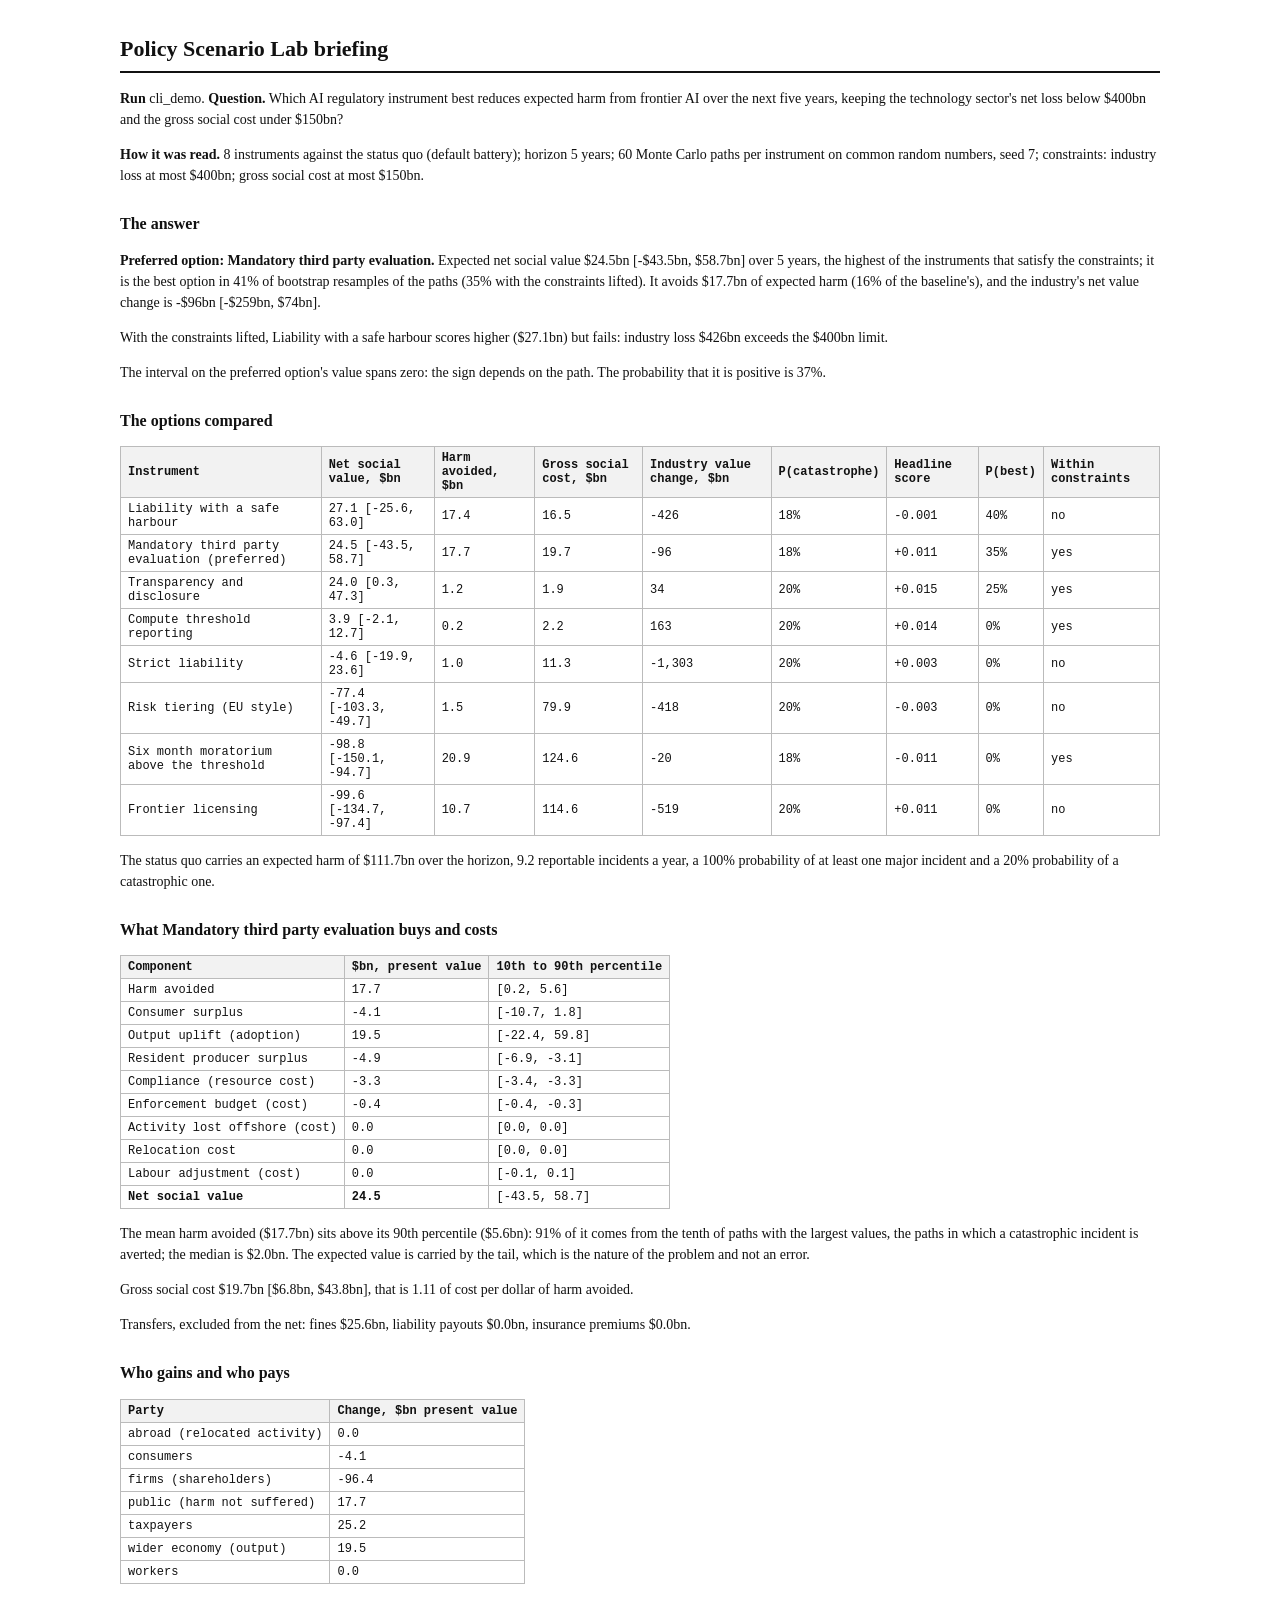
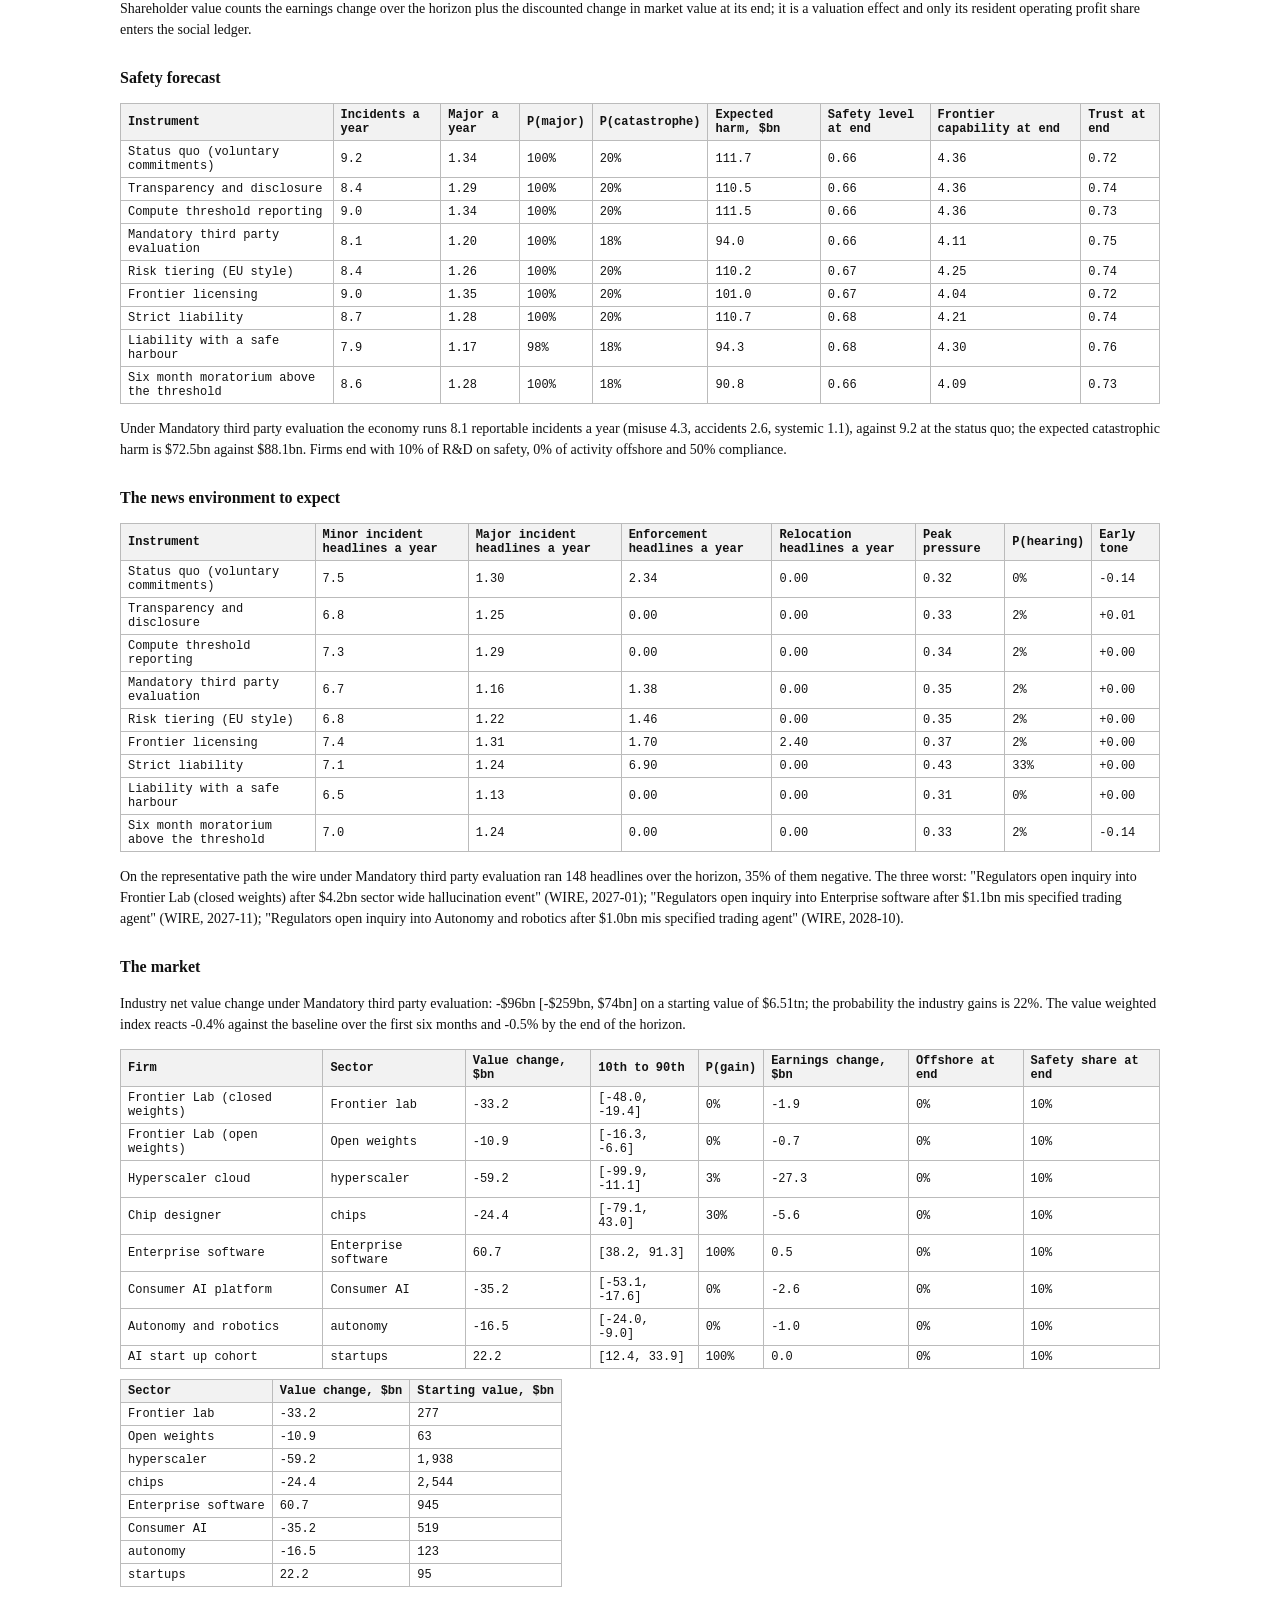
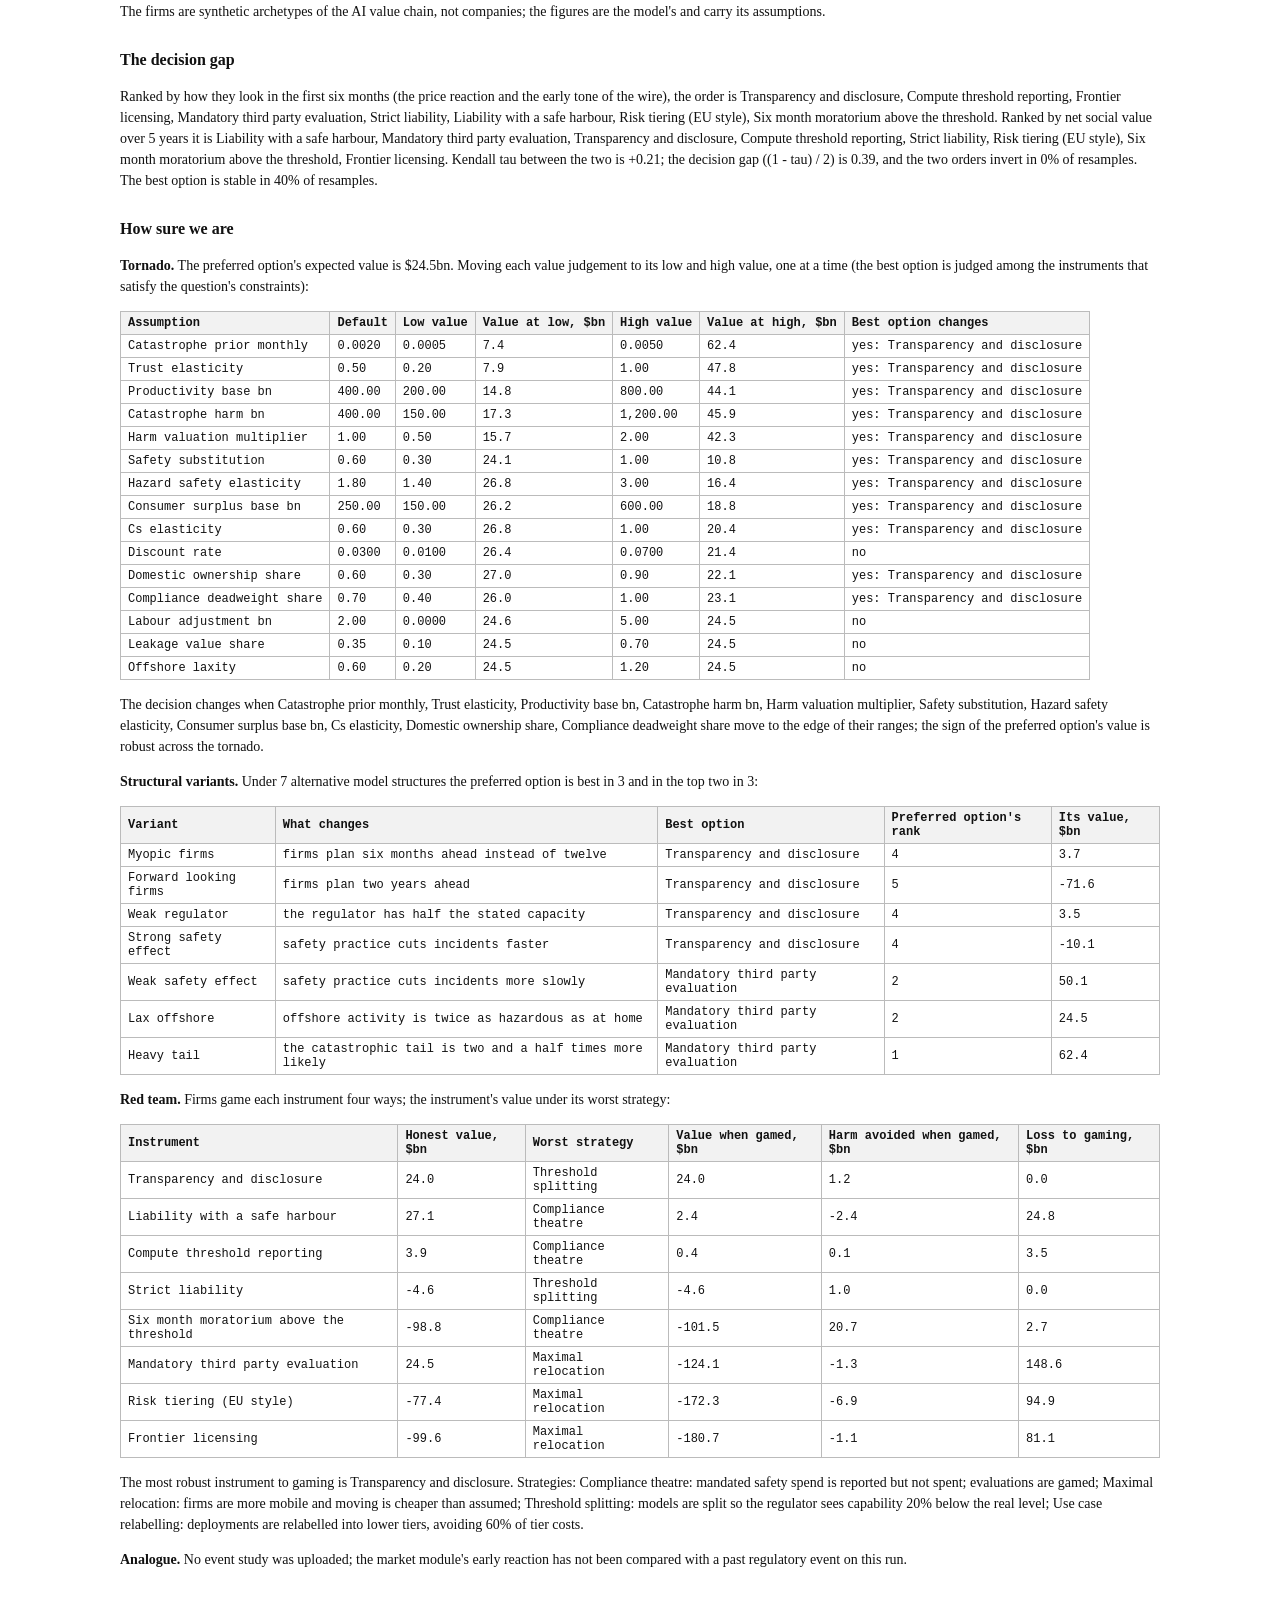
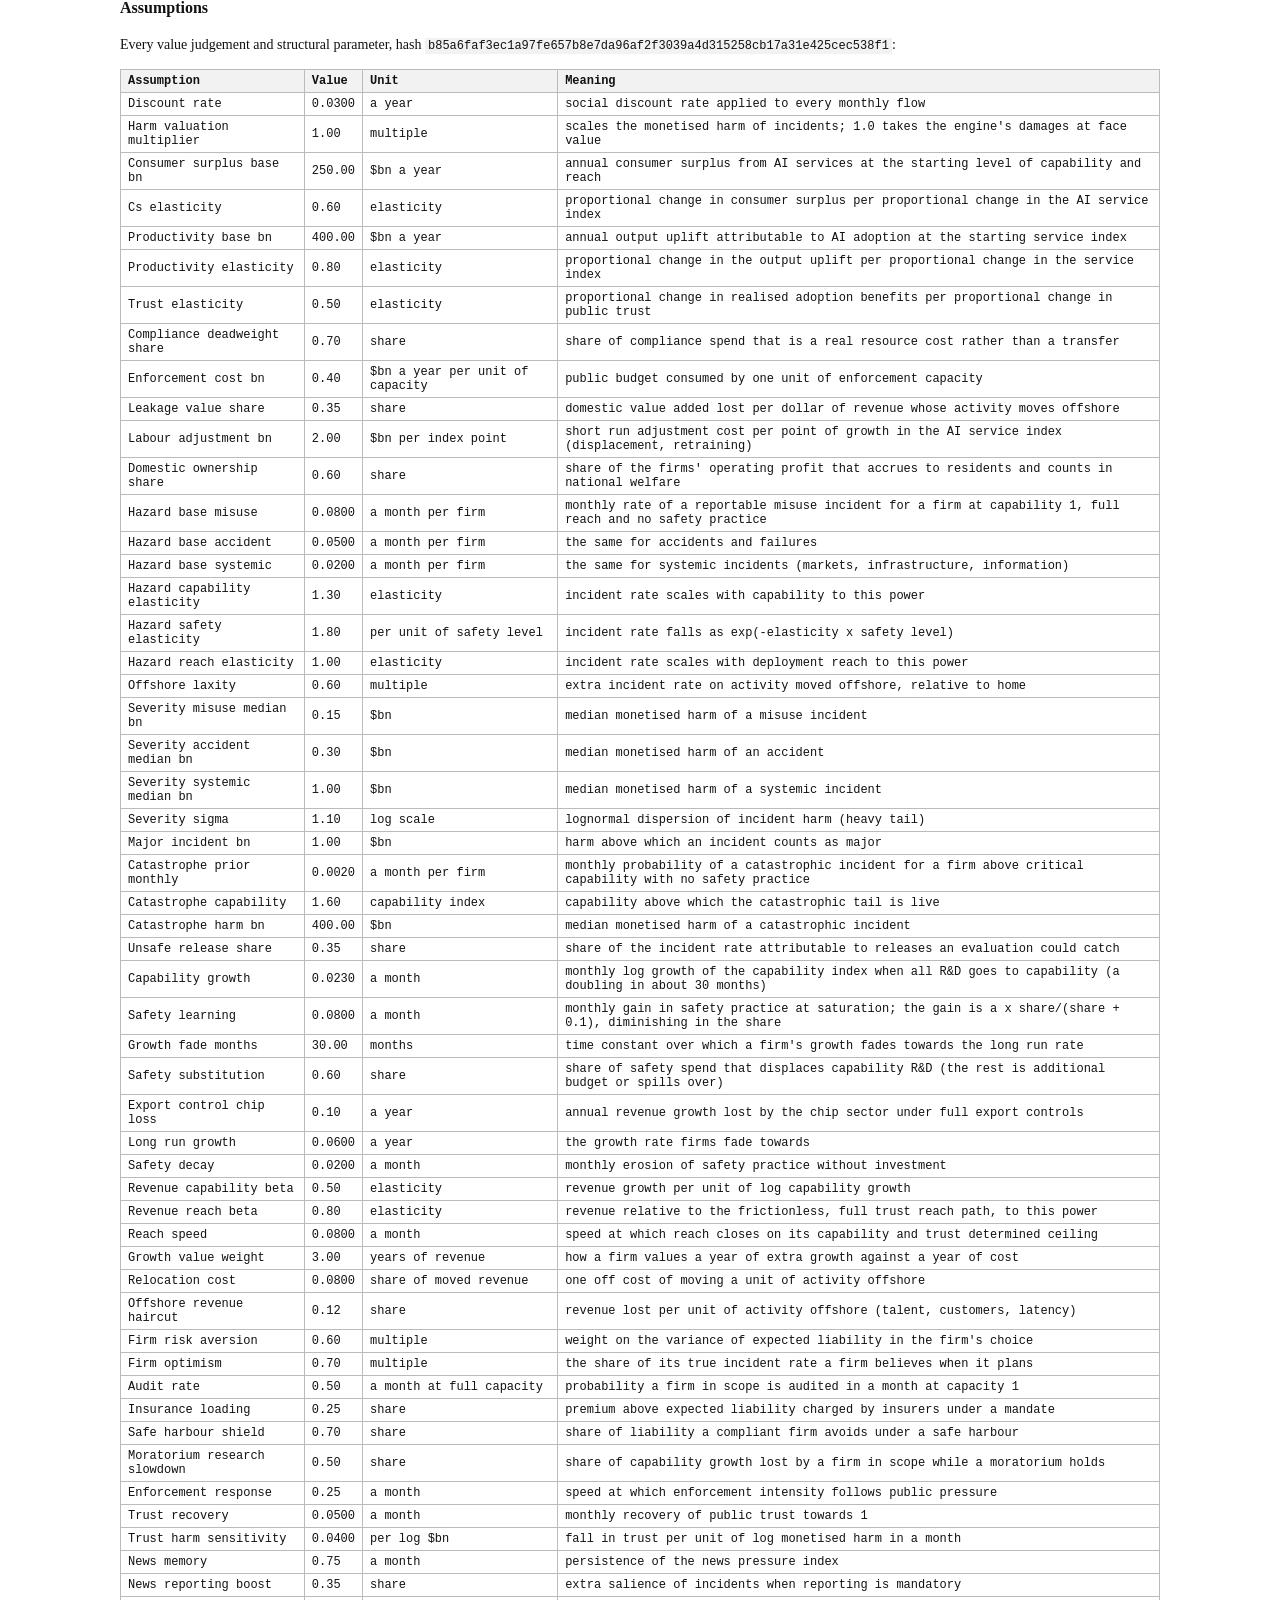
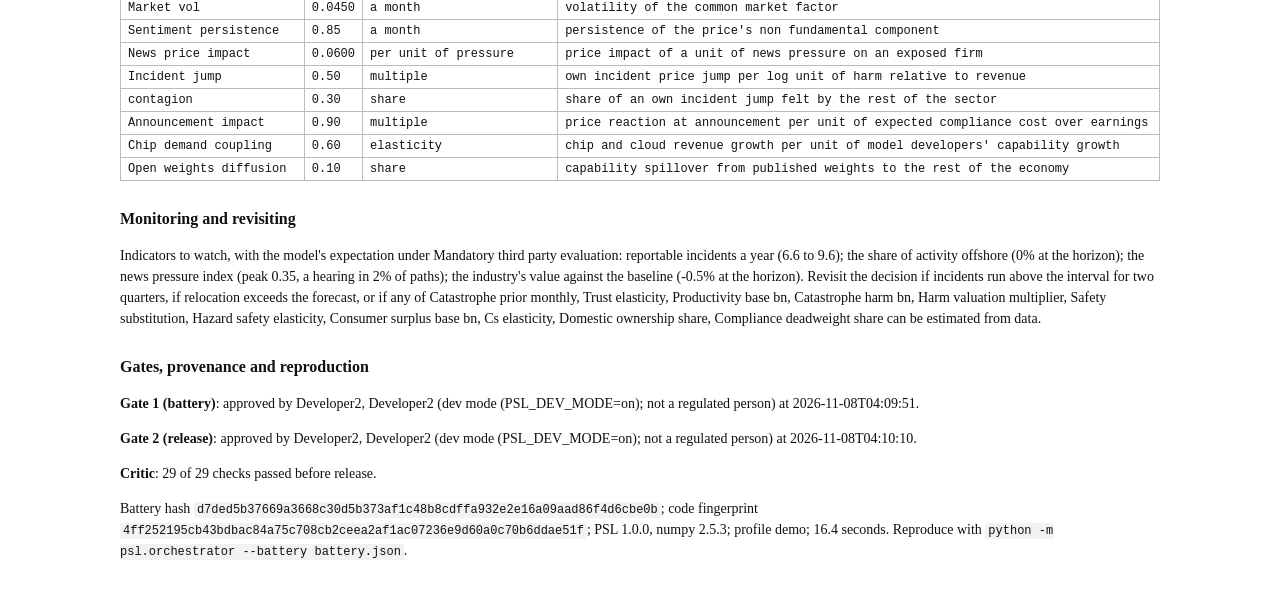
==== sample_outputs/briefing.html @ 1699abfe "PSL terminal 1.0.0 with replay site" ====
<!doctype html><html><head><meta charset='utf-8'><title>Policy Scenario Lab briefing</title><style>body{font:14px/1.5 Georgia,serif;color:#111;max-width:1040px;margin:32px auto;padding:0 20px}h1{font-size:22px;border-bottom:2px solid #111;padding-bottom:6px}h2{font-size:16px;margin-top:26px}table{border-collapse:collapse;font:12px ui-monospace,Menlo,monospace;margin:10px 0}th,td{border:1px solid #bbb;padding:4px 7px;text-align:left}th{background:#f2f2f2}code{font:12px ui-monospace,Menlo,monospace;background:#f2f2f2;padding:1px 3px}@media print{body{margin:0;max-width:none}}</style></head><body><h1>Policy Scenario Lab briefing</h1>
<p><b>Run</b> cli_demo. <b>Question.</b> Which AI regulatory instrument best reduces expected harm from frontier AI over the next five years, keeping the technology sector&#x27;s net loss below $400bn and the gross social cost under $150bn?</p>
<p><b>How it was read.</b> 8 instruments against the status quo (default battery); horizon 5 years; 60 Monte Carlo paths per instrument on common random numbers, seed 7; constraints: industry loss at most $400bn; gross social cost at most $150bn.</p>
<h2>The answer</h2>
<p><b>Preferred option: Mandatory third party evaluation.</b> Expected net social value $24.5bn [-$43.5bn, $58.7bn] over 5 years, the highest of the instruments that satisfy the constraints; it is the best option in 41% of bootstrap resamples of the paths (35% with the constraints lifted). It avoids $17.7bn of expected harm (16% of the baseline&#x27;s), and the industry&#x27;s net value change is -$96bn [-$259bn, $74bn].</p>
<p>With the constraints lifted, Liability with a safe harbour scores higher ($27.1bn) but fails: industry loss $426bn exceeds the $400bn limit.</p>
<p>The interval on the preferred option&#x27;s value spans zero: the sign depends on the path. The probability that it is positive is 37%.</p>
<h2>The options compared</h2>
<table>
<tr><th>Instrument</th><th>Net social value, $bn</th><th>Harm avoided, $bn</th><th>Gross social cost, $bn</th><th>Industry value change, $bn</th><th>P(catastrophe)</th><th>Headline score</th><th>P(best)</th><th>Within constraints</th></tr>
<tr><td>Liability with a safe harbour</td><td>27.1 [-25.6, 63.0]</td><td>17.4</td><td>16.5</td><td>-426</td><td>18%</td><td>-0.001</td><td>40%</td><td>no</td></tr>
<tr><td>Mandatory third party evaluation (preferred)</td><td>24.5 [-43.5, 58.7]</td><td>17.7</td><td>19.7</td><td>-96</td><td>18%</td><td>+0.011</td><td>35%</td><td>yes</td></tr>
<tr><td>Transparency and disclosure</td><td>24.0 [0.3, 47.3]</td><td>1.2</td><td>1.9</td><td>34</td><td>20%</td><td>+0.015</td><td>25%</td><td>yes</td></tr>
<tr><td>Compute threshold reporting</td><td>3.9 [-2.1, 12.7]</td><td>0.2</td><td>2.2</td><td>163</td><td>20%</td><td>+0.014</td><td>0%</td><td>yes</td></tr>
<tr><td>Strict liability</td><td>-4.6 [-19.9, 23.6]</td><td>1.0</td><td>11.3</td><td>-1,303</td><td>20%</td><td>+0.003</td><td>0%</td><td>no</td></tr>
<tr><td>Risk tiering (EU style)</td><td>-77.4 [-103.3, -49.7]</td><td>1.5</td><td>79.9</td><td>-418</td><td>20%</td><td>-0.003</td><td>0%</td><td>no</td></tr>
<tr><td>Six month moratorium above the threshold</td><td>-98.8 [-150.1, -94.7]</td><td>20.9</td><td>124.6</td><td>-20</td><td>18%</td><td>-0.011</td><td>0%</td><td>yes</td></tr>
<tr><td>Frontier licensing</td><td>-99.6 [-134.7, -97.4]</td><td>10.7</td><td>114.6</td><td>-519</td><td>20%</td><td>+0.011</td><td>0%</td><td>no</td></tr>
</table>
<p>The status quo carries an expected harm of $111.7bn over the horizon, 9.2 reportable incidents a year, a 100% probability of at least one major incident and a 20% probability of a catastrophic one.</p>
<h2>What Mandatory third party evaluation buys and costs</h2>
<table>
<tr><th>Component</th><th>$bn, present value</th><th>10th to 90th percentile</th></tr>
<tr><td>Harm avoided</td><td>17.7</td><td>[0.2, 5.6]</td></tr>
<tr><td>Consumer surplus</td><td>-4.1</td><td>[-10.7, 1.8]</td></tr>
<tr><td>Output uplift (adoption)</td><td>19.5</td><td>[-22.4, 59.8]</td></tr>
<tr><td>Resident producer surplus</td><td>-4.9</td><td>[-6.9, -3.1]</td></tr>
<tr><td>Compliance (resource cost)</td><td>-3.3</td><td>[-3.4, -3.3]</td></tr>
<tr><td>Enforcement budget (cost)</td><td>-0.4</td><td>[-0.4, -0.3]</td></tr>
<tr><td>Activity lost offshore (cost)</td><td>0.0</td><td>[0.0, 0.0]</td></tr>
<tr><td>Relocation cost</td><td>0.0</td><td>[0.0, 0.0]</td></tr>
<tr><td>Labour adjustment (cost)</td><td>0.0</td><td>[-0.1, 0.1]</td></tr>
<tr><td><b>Net social value</b></td><td><b>24.5</b></td><td>[-43.5, 58.7]</td></tr>
</table>
<p>The mean harm avoided ($17.7bn) sits above its 90th percentile ($5.6bn): 91% of it comes from the tenth of paths with the largest values, the paths in which a catastrophic incident is averted; the median is $2.0bn. The expected value is carried by the tail, which is the nature of the problem and not an error.</p>
<p>Gross social cost $19.7bn [$6.8bn, $43.8bn], that is 1.11 of cost per dollar of harm avoided.</p>
<p>Transfers, excluded from the net: fines $25.6bn, liability payouts $0.0bn, insurance premiums $0.0bn.</p>
<h2>Who gains and who pays</h2>
<table>
<tr><th>Party</th><th>Change, $bn present value</th></tr>
<tr><td>abroad (relocated activity)</td><td>0.0</td></tr>
<tr><td>consumers</td><td>-4.1</td></tr>
<tr><td>firms (shareholders)</td><td>-96.4</td></tr>
<tr><td>public (harm not suffered)</td><td>17.7</td></tr>
<tr><td>taxpayers</td><td>25.2</td></tr>
<tr><td>wider economy (output)</td><td>19.5</td></tr>
<tr><td>workers</td><td>0.0</td></tr>
</table>
<p>Shareholder value counts the earnings change over the horizon plus the discounted change in market value at its end; it is a valuation effect and only its resident operating profit share enters the social ledger.</p>
<h2>Safety forecast</h2>
<table>
<tr><th>Instrument</th><th>Incidents a year</th><th>Major a year</th><th>P(major)</th><th>P(catastrophe)</th><th>Expected harm, $bn</th><th>Safety level at end</th><th>Frontier capability at end</th><th>Trust at end</th></tr>
<tr><td>Status quo (voluntary commitments)</td><td>9.2</td><td>1.34</td><td>100%</td><td>20%</td><td>111.7</td><td>0.66</td><td>4.36</td><td>0.72</td></tr>
<tr><td>Transparency and disclosure</td><td>8.4</td><td>1.29</td><td>100%</td><td>20%</td><td>110.5</td><td>0.66</td><td>4.36</td><td>0.74</td></tr>
<tr><td>Compute threshold reporting</td><td>9.0</td><td>1.34</td><td>100%</td><td>20%</td><td>111.5</td><td>0.66</td><td>4.36</td><td>0.73</td></tr>
<tr><td>Mandatory third party evaluation</td><td>8.1</td><td>1.20</td><td>100%</td><td>18%</td><td>94.0</td><td>0.66</td><td>4.11</td><td>0.75</td></tr>
<tr><td>Risk tiering (EU style)</td><td>8.4</td><td>1.26</td><td>100%</td><td>20%</td><td>110.2</td><td>0.67</td><td>4.25</td><td>0.74</td></tr>
<tr><td>Frontier licensing</td><td>9.0</td><td>1.35</td><td>100%</td><td>20%</td><td>101.0</td><td>0.67</td><td>4.04</td><td>0.72</td></tr>
<tr><td>Strict liability</td><td>8.7</td><td>1.28</td><td>100%</td><td>20%</td><td>110.7</td><td>0.68</td><td>4.21</td><td>0.74</td></tr>
<tr><td>Liability with a safe harbour</td><td>7.9</td><td>1.17</td><td>98%</td><td>18%</td><td>94.3</td><td>0.68</td><td>4.30</td><td>0.76</td></tr>
<tr><td>Six month moratorium above the threshold</td><td>8.6</td><td>1.28</td><td>100%</td><td>18%</td><td>90.8</td><td>0.66</td><td>4.09</td><td>0.73</td></tr>
</table>
<p>Under Mandatory third party evaluation the economy runs 8.1 reportable incidents a year (misuse 4.3, accidents 2.6, systemic 1.1), against 9.2 at the status quo; the expected catastrophic harm is $72.5bn against $88.1bn. Firms end with 10% of R&amp;D on safety, 0% of activity offshore and 50% compliance.</p>
<h2>The news environment to expect</h2>
<table>
<tr><th>Instrument</th><th>Minor incident headlines a year</th><th>Major incident headlines a year</th><th>Enforcement headlines a year</th><th>Relocation headlines a year</th><th>Peak pressure</th><th>P(hearing)</th><th>Early tone</th></tr>
<tr><td>Status quo (voluntary commitments)</td><td>7.5</td><td>1.30</td><td>2.34</td><td>0.00</td><td>0.32</td><td>0%</td><td>-0.14</td></tr>
<tr><td>Transparency and disclosure</td><td>6.8</td><td>1.25</td><td>0.00</td><td>0.00</td><td>0.33</td><td>2%</td><td>+0.01</td></tr>
<tr><td>Compute threshold reporting</td><td>7.3</td><td>1.29</td><td>0.00</td><td>0.00</td><td>0.34</td><td>2%</td><td>+0.00</td></tr>
<tr><td>Mandatory third party evaluation</td><td>6.7</td><td>1.16</td><td>1.38</td><td>0.00</td><td>0.35</td><td>2%</td><td>+0.00</td></tr>
<tr><td>Risk tiering (EU style)</td><td>6.8</td><td>1.22</td><td>1.46</td><td>0.00</td><td>0.35</td><td>2%</td><td>+0.00</td></tr>
<tr><td>Frontier licensing</td><td>7.4</td><td>1.31</td><td>1.70</td><td>2.40</td><td>0.37</td><td>2%</td><td>+0.00</td></tr>
<tr><td>Strict liability</td><td>7.1</td><td>1.24</td><td>6.90</td><td>0.00</td><td>0.43</td><td>33%</td><td>+0.00</td></tr>
<tr><td>Liability with a safe harbour</td><td>6.5</td><td>1.13</td><td>0.00</td><td>0.00</td><td>0.31</td><td>0%</td><td>+0.00</td></tr>
<tr><td>Six month moratorium above the threshold</td><td>7.0</td><td>1.24</td><td>0.00</td><td>0.00</td><td>0.33</td><td>2%</td><td>-0.14</td></tr>
</table>
<p>On the representative path the wire under Mandatory third party evaluation ran 148 headlines over the horizon, 35% of them negative. The three worst: &quot;Regulators open inquiry into Frontier Lab (closed weights) after $4.2bn sector wide hallucination event&quot; (WIRE, 2027-01); &quot;Regulators open inquiry into Enterprise software after $1.1bn mis specified trading agent&quot; (WIRE, 2027-11); &quot;Regulators open inquiry into Autonomy and robotics after $1.0bn mis specified trading agent&quot; (WIRE, 2028-10).</p>
<h2>The market</h2>
<p>Industry net value change under Mandatory third party evaluation: -$96bn [-$259bn, $74bn] on a starting value of $6.51tn; the probability the industry gains is 22%. The value weighted index reacts -0.4% against the baseline over the first six months and -0.5% by the end of the horizon.</p>
<table>
<tr><th>Firm</th><th>Sector</th><th>Value change, $bn</th><th>10th to 90th</th><th>P(gain)</th><th>Earnings change, $bn</th><th>Offshore at end</th><th>Safety share at end</th></tr>
<tr><td>Frontier Lab (closed weights)</td><td>Frontier lab</td><td>-33.2</td><td>[-48.0, -19.4]</td><td>0%</td><td>-1.9</td><td>0%</td><td>10%</td></tr>
<tr><td>Frontier Lab (open weights)</td><td>Open weights</td><td>-10.9</td><td>[-16.3, -6.6]</td><td>0%</td><td>-0.7</td><td>0%</td><td>10%</td></tr>
<tr><td>Hyperscaler cloud</td><td>hyperscaler</td><td>-59.2</td><td>[-99.9, -11.1]</td><td>3%</td><td>-27.3</td><td>0%</td><td>10%</td></tr>
<tr><td>Chip designer</td><td>chips</td><td>-24.4</td><td>[-79.1, 43.0]</td><td>30%</td><td>-5.6</td><td>0%</td><td>10%</td></tr>
<tr><td>Enterprise software</td><td>Enterprise software</td><td>60.7</td><td>[38.2, 91.3]</td><td>100%</td><td>0.5</td><td>0%</td><td>10%</td></tr>
<tr><td>Consumer AI platform</td><td>Consumer AI</td><td>-35.2</td><td>[-53.1, -17.6]</td><td>0%</td><td>-2.6</td><td>0%</td><td>10%</td></tr>
<tr><td>Autonomy and robotics</td><td>autonomy</td><td>-16.5</td><td>[-24.0, -9.0]</td><td>0%</td><td>-1.0</td><td>0%</td><td>10%</td></tr>
<tr><td>AI start up cohort</td><td>startups</td><td>22.2</td><td>[12.4, 33.9]</td><td>100%</td><td>0.0</td><td>0%</td><td>10%</td></tr>
</table>
<table>
<tr><th>Sector</th><th>Value change, $bn</th><th>Starting value, $bn</th></tr>
<tr><td>Frontier lab</td><td>-33.2</td><td>277</td></tr>
<tr><td>Open weights</td><td>-10.9</td><td>63</td></tr>
<tr><td>hyperscaler</td><td>-59.2</td><td>1,938</td></tr>
<tr><td>chips</td><td>-24.4</td><td>2,544</td></tr>
<tr><td>Enterprise software</td><td>60.7</td><td>945</td></tr>
<tr><td>Consumer AI</td><td>-35.2</td><td>519</td></tr>
<tr><td>autonomy</td><td>-16.5</td><td>123</td></tr>
<tr><td>startups</td><td>22.2</td><td>95</td></tr>
</table>
<p>The firms are synthetic archetypes of the AI value chain, not companies; the figures are the model&#x27;s and carry its assumptions.</p>
<h2>The decision gap</h2>
<p>Ranked by how they look in the first six months (the price reaction and the early tone of the wire), the order is Transparency and disclosure, Compute threshold reporting, Frontier licensing, Mandatory third party evaluation, Strict liability, Liability with a safe harbour, Risk tiering (EU style), Six month moratorium above the threshold. Ranked by net social value over 5 years it is Liability with a safe harbour, Mandatory third party evaluation, Transparency and disclosure, Compute threshold reporting, Strict liability, Risk tiering (EU style), Six month moratorium above the threshold, Frontier licensing. Kendall tau between the two is +0.21; the decision gap ((1 - tau) / 2) is 0.39, and the two orders invert in 0% of resamples. The best option is stable in 40% of resamples.</p>
<h2>How sure we are</h2>
<p><b>Tornado.</b> The preferred option&#x27;s expected value is $24.5bn. Moving each value judgement to its low and high value, one at a time (the best option is judged among the instruments that satisfy the question&#x27;s constraints):</p>
<table>
<tr><th>Assumption</th><th>Default</th><th>Low value</th><th>Value at low, $bn</th><th>High value</th><th>Value at high, $bn</th><th>Best option changes</th></tr>
<tr><td>Catastrophe prior monthly</td><td>0.0020</td><td>0.0005</td><td>7.4</td><td>0.0050</td><td>62.4</td><td>yes: Transparency and disclosure</td></tr>
<tr><td>Trust elasticity</td><td>0.50</td><td>0.20</td><td>7.9</td><td>1.00</td><td>47.8</td><td>yes: Transparency and disclosure</td></tr>
<tr><td>Productivity base bn</td><td>400.00</td><td>200.00</td><td>14.8</td><td>800.00</td><td>44.1</td><td>yes: Transparency and disclosure</td></tr>
<tr><td>Catastrophe harm bn</td><td>400.00</td><td>150.00</td><td>17.3</td><td>1,200.00</td><td>45.9</td><td>yes: Transparency and disclosure</td></tr>
<tr><td>Harm valuation multiplier</td><td>1.00</td><td>0.50</td><td>15.7</td><td>2.00</td><td>42.3</td><td>yes: Transparency and disclosure</td></tr>
<tr><td>Safety substitution</td><td>0.60</td><td>0.30</td><td>24.1</td><td>1.00</td><td>10.8</td><td>yes: Transparency and disclosure</td></tr>
<tr><td>Hazard safety elasticity</td><td>1.80</td><td>1.40</td><td>26.8</td><td>3.00</td><td>16.4</td><td>yes: Transparency and disclosure</td></tr>
<tr><td>Consumer surplus base bn</td><td>250.00</td><td>150.00</td><td>26.2</td><td>600.00</td><td>18.8</td><td>yes: Transparency and disclosure</td></tr>
<tr><td>Cs elasticity</td><td>0.60</td><td>0.30</td><td>26.8</td><td>1.00</td><td>20.4</td><td>yes: Transparency and disclosure</td></tr>
<tr><td>Discount rate</td><td>0.0300</td><td>0.0100</td><td>26.4</td><td>0.0700</td><td>21.4</td><td>no</td></tr>
<tr><td>Domestic ownership share</td><td>0.60</td><td>0.30</td><td>27.0</td><td>0.90</td><td>22.1</td><td>yes: Transparency and disclosure</td></tr>
<tr><td>Compliance deadweight share</td><td>0.70</td><td>0.40</td><td>26.0</td><td>1.00</td><td>23.1</td><td>yes: Transparency and disclosure</td></tr>
<tr><td>Labour adjustment bn</td><td>2.00</td><td>0.0000</td><td>24.6</td><td>5.00</td><td>24.5</td><td>no</td></tr>
<tr><td>Leakage value share</td><td>0.35</td><td>0.10</td><td>24.5</td><td>0.70</td><td>24.5</td><td>no</td></tr>
<tr><td>Offshore laxity</td><td>0.60</td><td>0.20</td><td>24.5</td><td>1.20</td><td>24.5</td><td>no</td></tr>
</table>
<p>The decision changes when Catastrophe prior monthly, Trust elasticity, Productivity base bn, Catastrophe harm bn, Harm valuation multiplier, Safety substitution, Hazard safety elasticity, Consumer surplus base bn, Cs elasticity, Domestic ownership share, Compliance deadweight share move to the edge of their ranges; the sign of the preferred option&#x27;s value is robust across the tornado.</p>
<p><b>Structural variants.</b> Under 7 alternative model structures the preferred option is best in 3 and in the top two in 3:</p>
<table>
<tr><th>Variant</th><th>What changes</th><th>Best option</th><th>Preferred option&#x27;s rank</th><th>Its value, $bn</th></tr>
<tr><td>Myopic firms</td><td>firms plan six months ahead instead of twelve</td><td>Transparency and disclosure</td><td>4</td><td>3.7</td></tr>
<tr><td>Forward looking firms</td><td>firms plan two years ahead</td><td>Transparency and disclosure</td><td>5</td><td>-71.6</td></tr>
<tr><td>Weak regulator</td><td>the regulator has half the stated capacity</td><td>Transparency and disclosure</td><td>4</td><td>3.5</td></tr>
<tr><td>Strong safety effect</td><td>safety practice cuts incidents faster</td><td>Transparency and disclosure</td><td>4</td><td>-10.1</td></tr>
<tr><td>Weak safety effect</td><td>safety practice cuts incidents more slowly</td><td>Mandatory third party evaluation</td><td>2</td><td>50.1</td></tr>
<tr><td>Lax offshore</td><td>offshore activity is twice as hazardous as at home</td><td>Mandatory third party evaluation</td><td>2</td><td>24.5</td></tr>
<tr><td>Heavy tail</td><td>the catastrophic tail is two and a half times more likely</td><td>Mandatory third party evaluation</td><td>1</td><td>62.4</td></tr>
</table>
<p><b>Red team.</b> Firms game each instrument four ways; the instrument&#x27;s value under its worst strategy:</p>
<table>
<tr><th>Instrument</th><th>Honest value, $bn</th><th>Worst strategy</th><th>Value when gamed, $bn</th><th>Harm avoided when gamed, $bn</th><th>Loss to gaming, $bn</th></tr>
<tr><td>Transparency and disclosure</td><td>24.0</td><td>Threshold splitting</td><td>24.0</td><td>1.2</td><td>0.0</td></tr>
<tr><td>Liability with a safe harbour</td><td>27.1</td><td>Compliance theatre</td><td>2.4</td><td>-2.4</td><td>24.8</td></tr>
<tr><td>Compute threshold reporting</td><td>3.9</td><td>Compliance theatre</td><td>0.4</td><td>0.1</td><td>3.5</td></tr>
<tr><td>Strict liability</td><td>-4.6</td><td>Threshold splitting</td><td>-4.6</td><td>1.0</td><td>0.0</td></tr>
<tr><td>Six month moratorium above the threshold</td><td>-98.8</td><td>Compliance theatre</td><td>-101.5</td><td>20.7</td><td>2.7</td></tr>
<tr><td>Mandatory third party evaluation</td><td>24.5</td><td>Maximal relocation</td><td>-124.1</td><td>-1.3</td><td>148.6</td></tr>
<tr><td>Risk tiering (EU style)</td><td>-77.4</td><td>Maximal relocation</td><td>-172.3</td><td>-6.9</td><td>94.9</td></tr>
<tr><td>Frontier licensing</td><td>-99.6</td><td>Maximal relocation</td><td>-180.7</td><td>-1.1</td><td>81.1</td></tr>
</table>
<p>The most robust instrument to gaming is Transparency and disclosure. Strategies: Compliance theatre: mandated safety spend is reported but not spent; evaluations are gamed; Maximal relocation: firms are more mobile and moving is cheaper than assumed; Threshold splitting: models are split so the regulator sees capability 20% below the real level; Use case relabelling: deployments are relabelled into lower tiers, avoiding 60% of tier costs.</p>
<p><b>Analogue.</b> No event study was uploaded; the market module&#x27;s early reaction has not been compared with a past regulatory event on this run.</p>
<h2>Assumptions</h2>
<p>Every value judgement and structural parameter, hash <code>b85a6faf3ec1a97fe657b8e7da96af2f3039a4d315258cb17a31e425cec538f1</code>:</p>
<table>
<tr><th>Assumption</th><th>Value</th><th>Unit</th><th>Meaning</th></tr>
<tr><td>Discount rate</td><td>0.0300</td><td>a year</td><td>social discount rate applied to every monthly flow</td></tr>
<tr><td>Harm valuation multiplier</td><td>1.00</td><td>multiple</td><td>scales the monetised harm of incidents; 1.0 takes the engine&#x27;s damages at face value</td></tr>
<tr><td>Consumer surplus base bn</td><td>250.00</td><td>$bn a year</td><td>annual consumer surplus from AI services at the starting level of capability and reach</td></tr>
<tr><td>Cs elasticity</td><td>0.60</td><td>elasticity</td><td>proportional change in consumer surplus per proportional change in the AI service index</td></tr>
<tr><td>Productivity base bn</td><td>400.00</td><td>$bn a year</td><td>annual output uplift attributable to AI adoption at the starting service index</td></tr>
<tr><td>Productivity elasticity</td><td>0.80</td><td>elasticity</td><td>proportional change in the output uplift per proportional change in the service index</td></tr>
<tr><td>Trust elasticity</td><td>0.50</td><td>elasticity</td><td>proportional change in realised adoption benefits per proportional change in public trust</td></tr>
<tr><td>Compliance deadweight share</td><td>0.70</td><td>share</td><td>share of compliance spend that is a real resource cost rather than a transfer</td></tr>
<tr><td>Enforcement cost bn</td><td>0.40</td><td>$bn a year per unit of capacity</td><td>public budget consumed by one unit of enforcement capacity</td></tr>
<tr><td>Leakage value share</td><td>0.35</td><td>share</td><td>domestic value added lost per dollar of revenue whose activity moves offshore</td></tr>
<tr><td>Labour adjustment bn</td><td>2.00</td><td>$bn per index point</td><td>short run adjustment cost per point of growth in the AI service index (displacement, retraining)</td></tr>
<tr><td>Domestic ownership share</td><td>0.60</td><td>share</td><td>share of the firms&#x27; operating profit that accrues to residents and counts in national welfare</td></tr>
<tr><td>Hazard base misuse</td><td>0.0800</td><td>a month per firm</td><td>monthly rate of a reportable misuse incident for a firm at capability 1, full reach and no safety practice</td></tr>
<tr><td>Hazard base accident</td><td>0.0500</td><td>a month per firm</td><td>the same for accidents and failures</td></tr>
<tr><td>Hazard base systemic</td><td>0.0200</td><td>a month per firm</td><td>the same for systemic incidents (markets, infrastructure, information)</td></tr>
<tr><td>Hazard capability elasticity</td><td>1.30</td><td>elasticity</td><td>incident rate scales with capability to this power</td></tr>
<tr><td>Hazard safety elasticity</td><td>1.80</td><td>per unit of safety level</td><td>incident rate falls as exp(-elasticity x safety level)</td></tr>
<tr><td>Hazard reach elasticity</td><td>1.00</td><td>elasticity</td><td>incident rate scales with deployment reach to this power</td></tr>
<tr><td>Offshore laxity</td><td>0.60</td><td>multiple</td><td>extra incident rate on activity moved offshore, relative to home</td></tr>
<tr><td>Severity misuse median bn</td><td>0.15</td><td>$bn</td><td>median monetised harm of a misuse incident</td></tr>
<tr><td>Severity accident median bn</td><td>0.30</td><td>$bn</td><td>median monetised harm of an accident</td></tr>
<tr><td>Severity systemic median bn</td><td>1.00</td><td>$bn</td><td>median monetised harm of a systemic incident</td></tr>
<tr><td>Severity sigma</td><td>1.10</td><td>log scale</td><td>lognormal dispersion of incident harm (heavy tail)</td></tr>
<tr><td>Major incident bn</td><td>1.00</td><td>$bn</td><td>harm above which an incident counts as major</td></tr>
<tr><td>Catastrophe prior monthly</td><td>0.0020</td><td>a month per firm</td><td>monthly probability of a catastrophic incident for a firm above critical capability with no safety practice</td></tr>
<tr><td>Catastrophe capability</td><td>1.60</td><td>capability index</td><td>capability above which the catastrophic tail is live</td></tr>
<tr><td>Catastrophe harm bn</td><td>400.00</td><td>$bn</td><td>median monetised harm of a catastrophic incident</td></tr>
<tr><td>Unsafe release share</td><td>0.35</td><td>share</td><td>share of the incident rate attributable to releases an evaluation could catch</td></tr>
<tr><td>Capability growth</td><td>0.0230</td><td>a month</td><td>monthly log growth of the capability index when all R&amp;D goes to capability (a doubling in about 30 months)</td></tr>
<tr><td>Safety learning</td><td>0.0800</td><td>a month</td><td>monthly gain in safety practice at saturation; the gain is a x share/(share + 0.1), diminishing in the share</td></tr>
<tr><td>Growth fade months</td><td>30.00</td><td>months</td><td>time constant over which a firm&#x27;s growth fades towards the long run rate</td></tr>
<tr><td>Safety substitution</td><td>0.60</td><td>share</td><td>share of safety spend that displaces capability R&amp;D (the rest is additional budget or spills over)</td></tr>
<tr><td>Export control chip loss</td><td>0.10</td><td>a year</td><td>annual revenue growth lost by the chip sector under full export controls</td></tr>
<tr><td>Long run growth</td><td>0.0600</td><td>a year</td><td>the growth rate firms fade towards</td></tr>
<tr><td>Safety decay</td><td>0.0200</td><td>a month</td><td>monthly erosion of safety practice without investment</td></tr>
<tr><td>Revenue capability beta</td><td>0.50</td><td>elasticity</td><td>revenue growth per unit of log capability growth</td></tr>
<tr><td>Revenue reach beta</td><td>0.80</td><td>elasticity</td><td>revenue relative to the frictionless, full trust reach path, to this power</td></tr>
<tr><td>Reach speed</td><td>0.0800</td><td>a month</td><td>speed at which reach closes on its capability and trust determined ceiling</td></tr>
<tr><td>Growth value weight</td><td>3.00</td><td>years of revenue</td><td>how a firm values a year of extra growth against a year of cost</td></tr>
<tr><td>Relocation cost</td><td>0.0800</td><td>share of moved revenue</td><td>one off cost of moving a unit of activity offshore</td></tr>
<tr><td>Offshore revenue haircut</td><td>0.12</td><td>share</td><td>revenue lost per unit of activity offshore (talent, customers, latency)</td></tr>
<tr><td>Firm risk aversion</td><td>0.60</td><td>multiple</td><td>weight on the variance of expected liability in the firm&#x27;s choice</td></tr>
<tr><td>Firm optimism</td><td>0.70</td><td>multiple</td><td>the share of its true incident rate a firm believes when it plans</td></tr>
<tr><td>Audit rate</td><td>0.50</td><td>a month at full capacity</td><td>probability a firm in scope is audited in a month at capacity 1</td></tr>
<tr><td>Insurance loading</td><td>0.25</td><td>share</td><td>premium above expected liability charged by insurers under a mandate</td></tr>
<tr><td>Safe harbour shield</td><td>0.70</td><td>share</td><td>share of liability a compliant firm avoids under a safe harbour</td></tr>
<tr><td>Moratorium research slowdown</td><td>0.50</td><td>share</td><td>share of capability growth lost by a firm in scope while a moratorium holds</td></tr>
<tr><td>Enforcement response</td><td>0.25</td><td>a month</td><td>speed at which enforcement intensity follows public pressure</td></tr>
<tr><td>Trust recovery</td><td>0.0500</td><td>a month</td><td>monthly recovery of public trust towards 1</td></tr>
<tr><td>Trust harm sensitivity</td><td>0.0400</td><td>per log $bn</td><td>fall in trust per unit of log monetised harm in a month</td></tr>
<tr><td>News memory</td><td>0.75</td><td>a month</td><td>persistence of the news pressure index</td></tr>
<tr><td>News reporting boost</td><td>0.35</td><td>share</td><td>extra salience of incidents when reporting is mandatory</td></tr>
<tr><td>Market vol</td><td>0.0450</td><td>a month</td><td>volatility of the common market factor</td></tr>
<tr><td>Sentiment persistence</td><td>0.85</td><td>a month</td><td>persistence of the price&#x27;s non fundamental component</td></tr>
<tr><td>News price impact</td><td>0.0600</td><td>per unit of pressure</td><td>price impact of a unit of news pressure on an exposed firm</td></tr>
<tr><td>Incident jump</td><td>0.50</td><td>multiple</td><td>own incident price jump per log unit of harm relative to revenue</td></tr>
<tr><td>contagion</td><td>0.30</td><td>share</td><td>share of an own incident jump felt by the rest of the sector</td></tr>
<tr><td>Announcement impact</td><td>0.90</td><td>multiple</td><td>price reaction at announcement per unit of expected compliance cost over earnings</td></tr>
<tr><td>Chip demand coupling</td><td>0.60</td><td>elasticity</td><td>chip and cloud revenue growth per unit of model developers&#x27; capability growth</td></tr>
<tr><td>Open weights diffusion</td><td>0.10</td><td>share</td><td>capability spillover from published weights to the rest of the economy</td></tr>
</table>
<h2>Monitoring and revisiting</h2>
<p>Indicators to watch, with the model&#x27;s expectation under Mandatory third party evaluation: reportable incidents a year (6.6 to 9.6); the share of activity offshore (0% at the horizon); the news pressure index (peak 0.35, a hearing in 2% of paths); the industry&#x27;s value against the baseline (-0.5% at the horizon). Revisit the decision if incidents run above the interval for two quarters, if relocation exceeds the forecast, or if any of Catastrophe prior monthly, Trust elasticity, Productivity base bn, Catastrophe harm bn, Harm valuation multiplier, Safety substitution, Hazard safety elasticity, Consumer surplus base bn, Cs elasticity, Domestic ownership share, Compliance deadweight share can be estimated from data.</p>
<h2>Gates, provenance and reproduction</h2>
<p><b>Gate 1 (battery)</b>: approved by Developer2, Developer2 (dev mode (PSL_DEV_MODE=on); not a regulated person) at 2026-11-08T04:09:51.</p>
<p><b>Gate 2 (release)</b>: approved by Developer2, Developer2 (dev mode (PSL_DEV_MODE=on); not a regulated person) at 2026-11-08T04:10:10.</p>
<p><b>Critic</b>: 29 of 29 checks passed before release.</p>
<p>Battery hash <code>d7ded5b37669a3668c30d5b373af1c48b8cdffa932e2e16a09aad86f4d6cbe0b</code>; code fingerprint <code>4ff252195cb43bdbac84a75c708cb2ceea2af1ac07236e9d60a0c70b6ddae51f</code>; PSL 1.0.0, numpy 2.5.3; profile demo; 16.4 seconds. Reproduce with <code>python -m psl.orchestrator --battery battery.json</code>.</p></body></html>
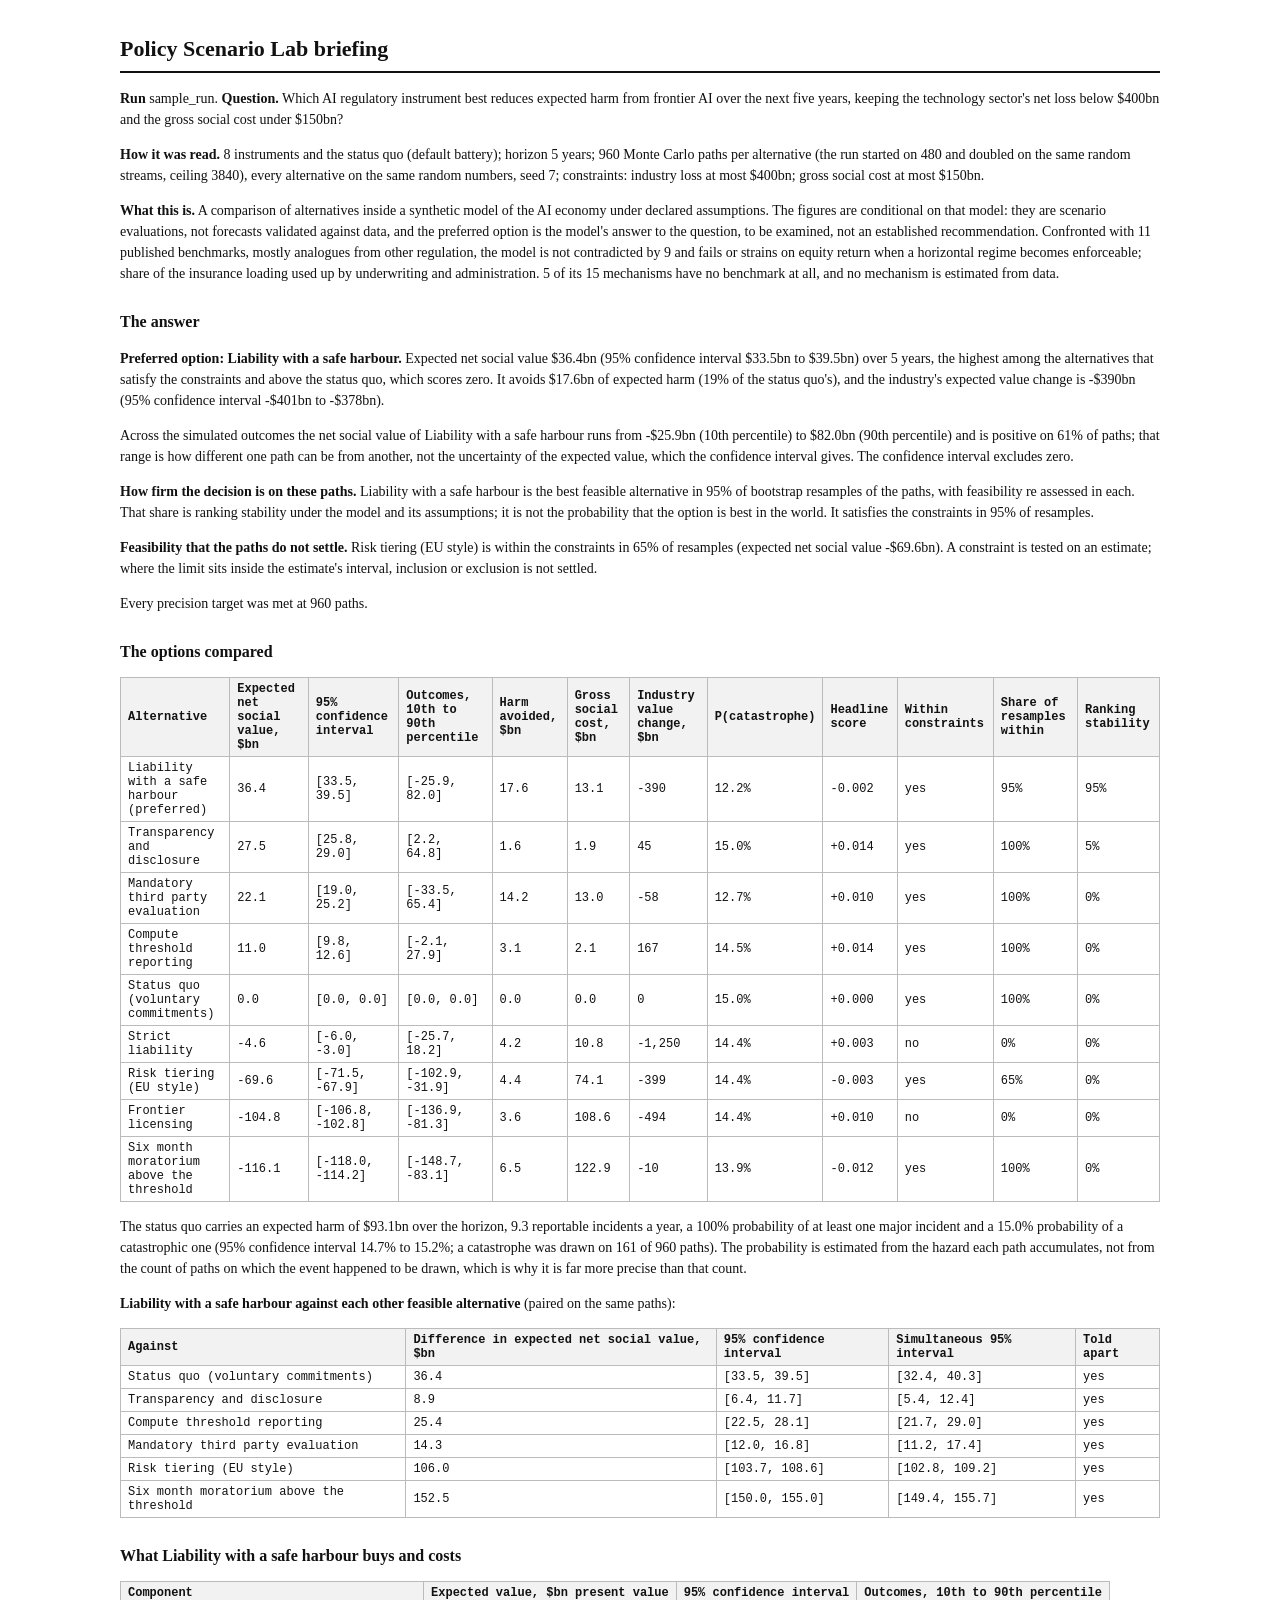
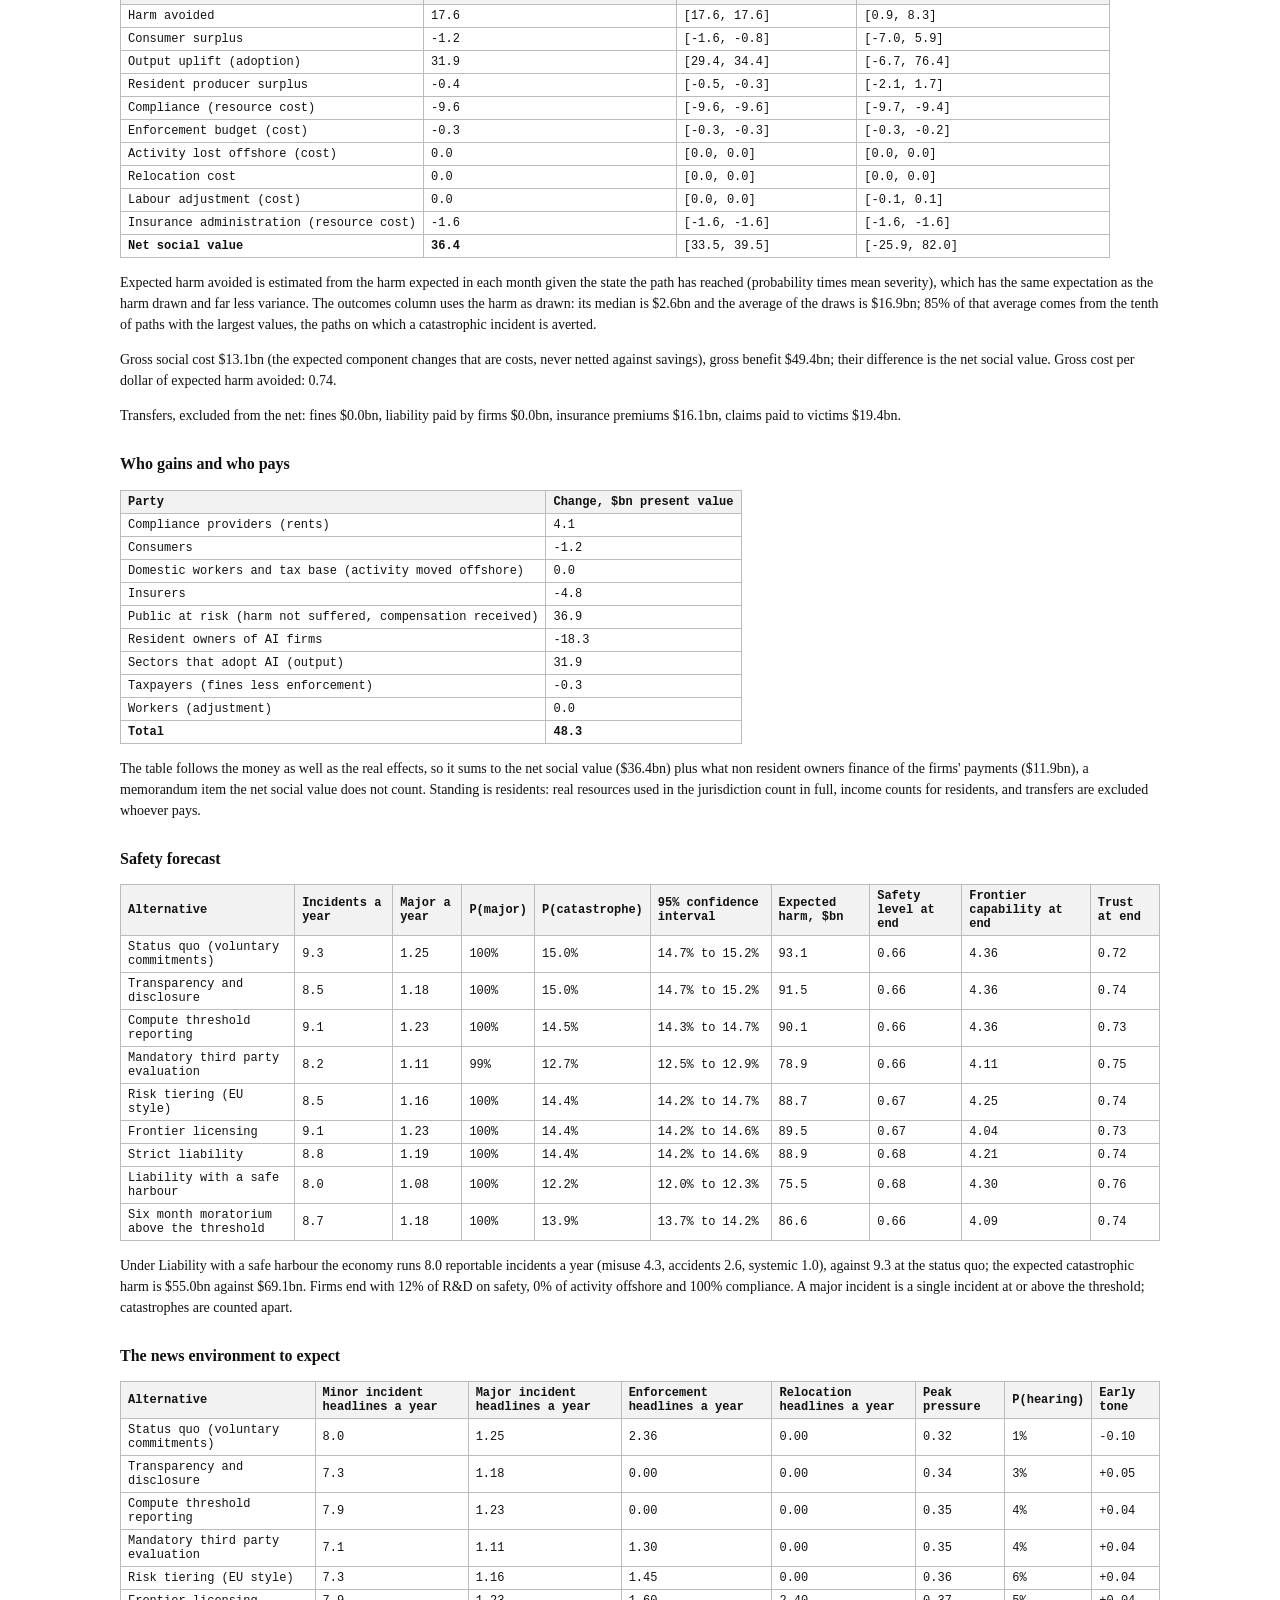
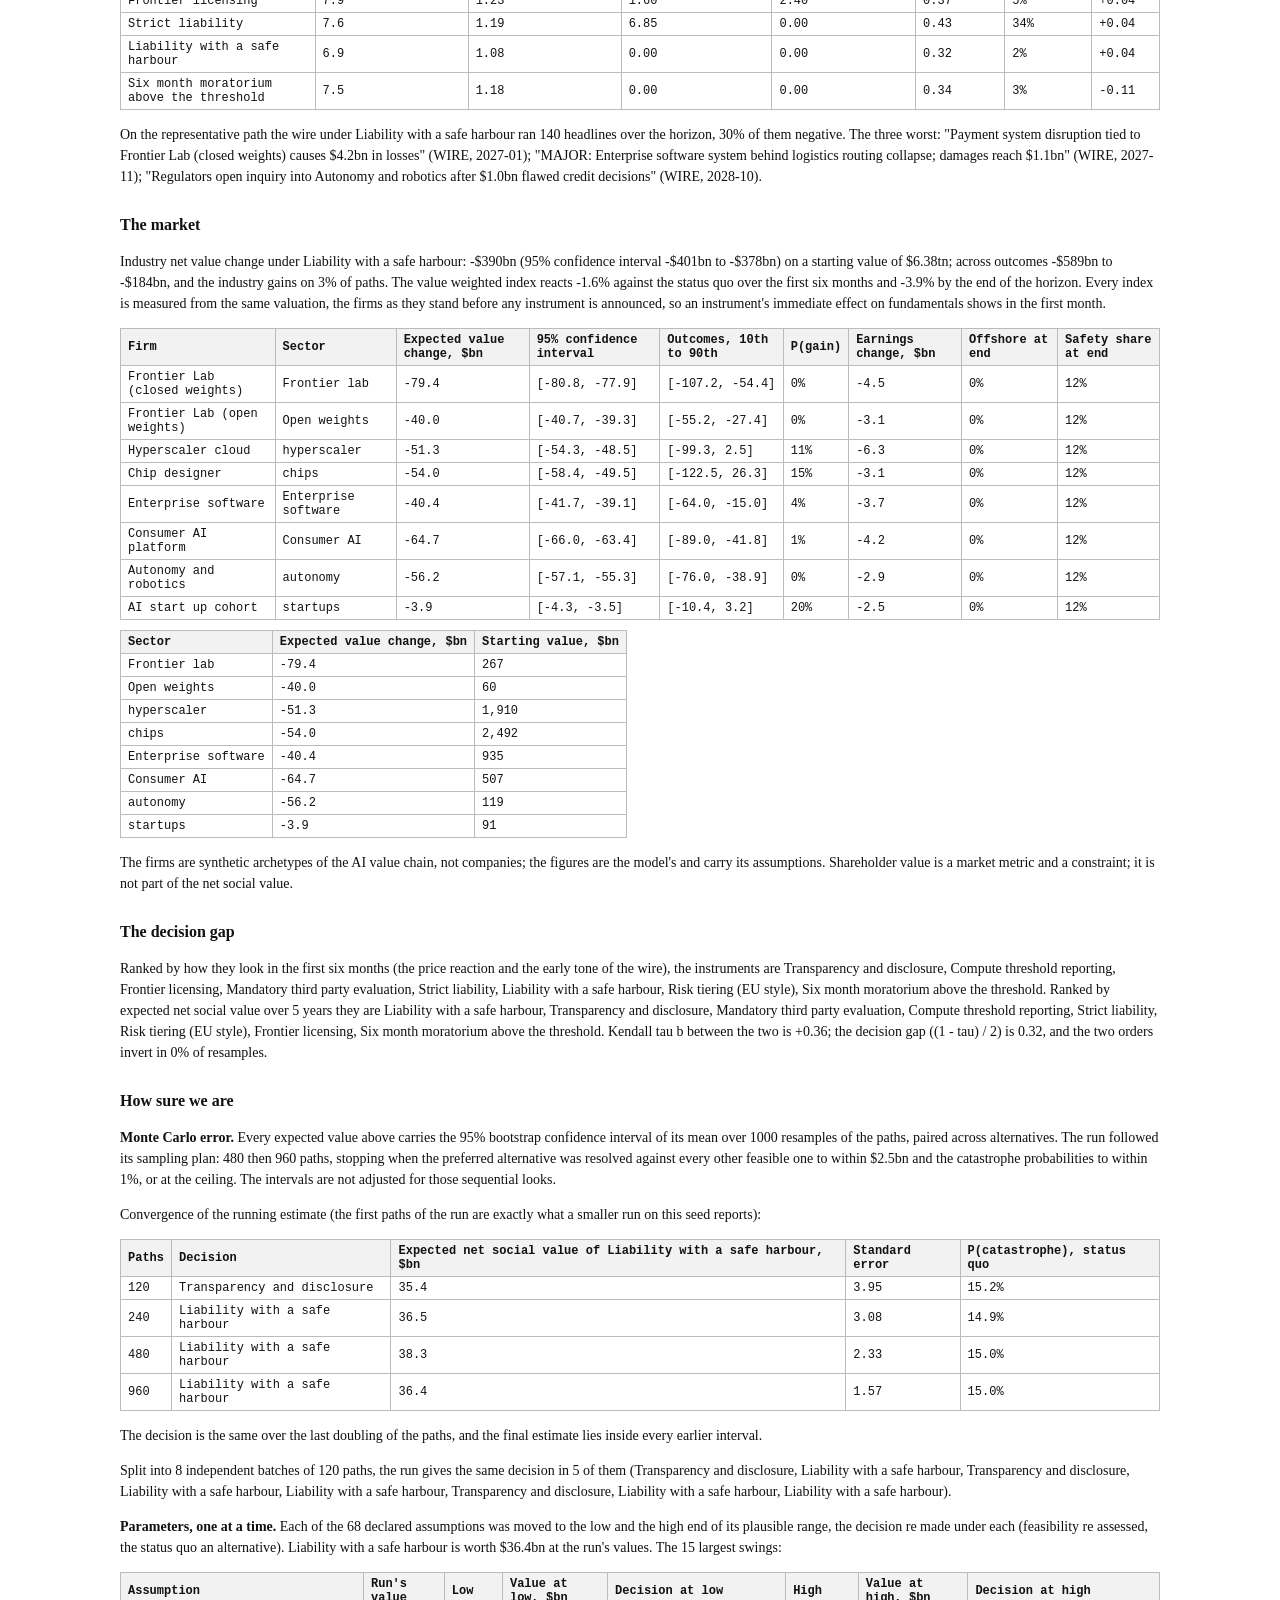
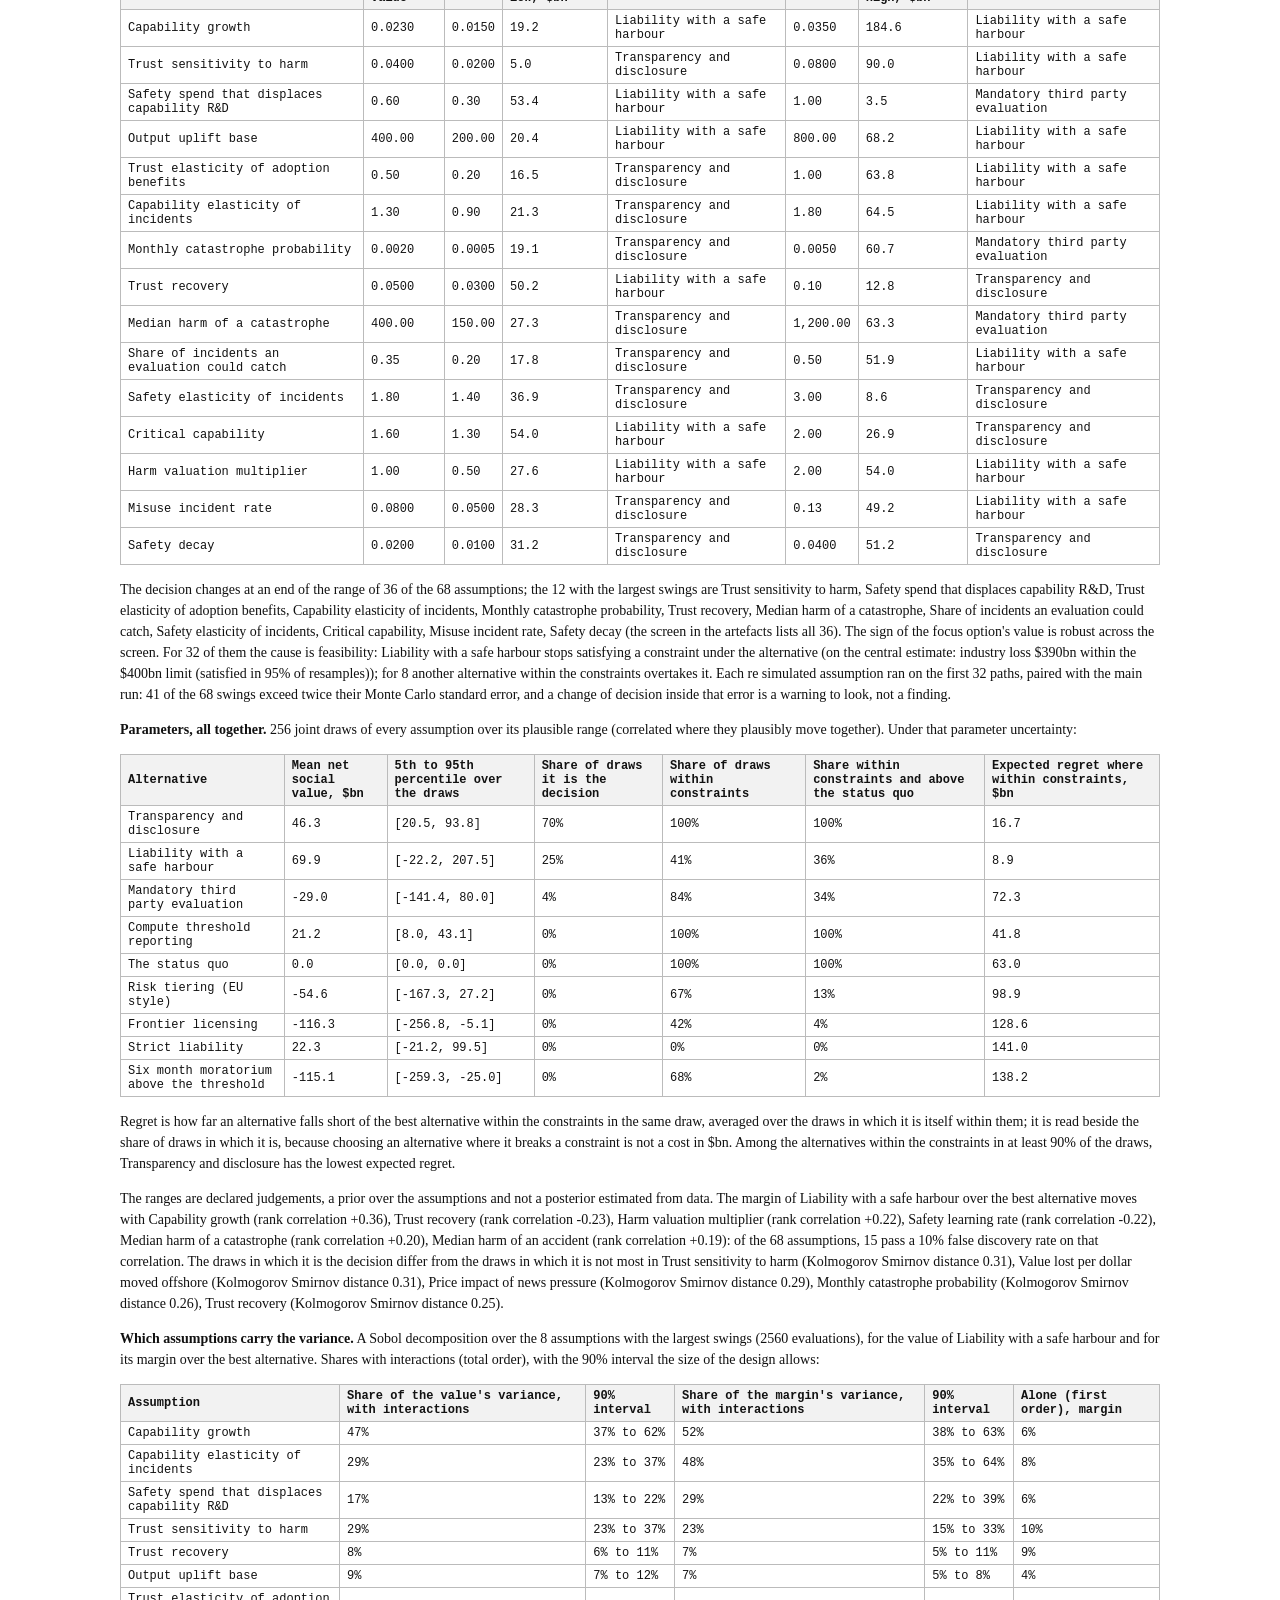
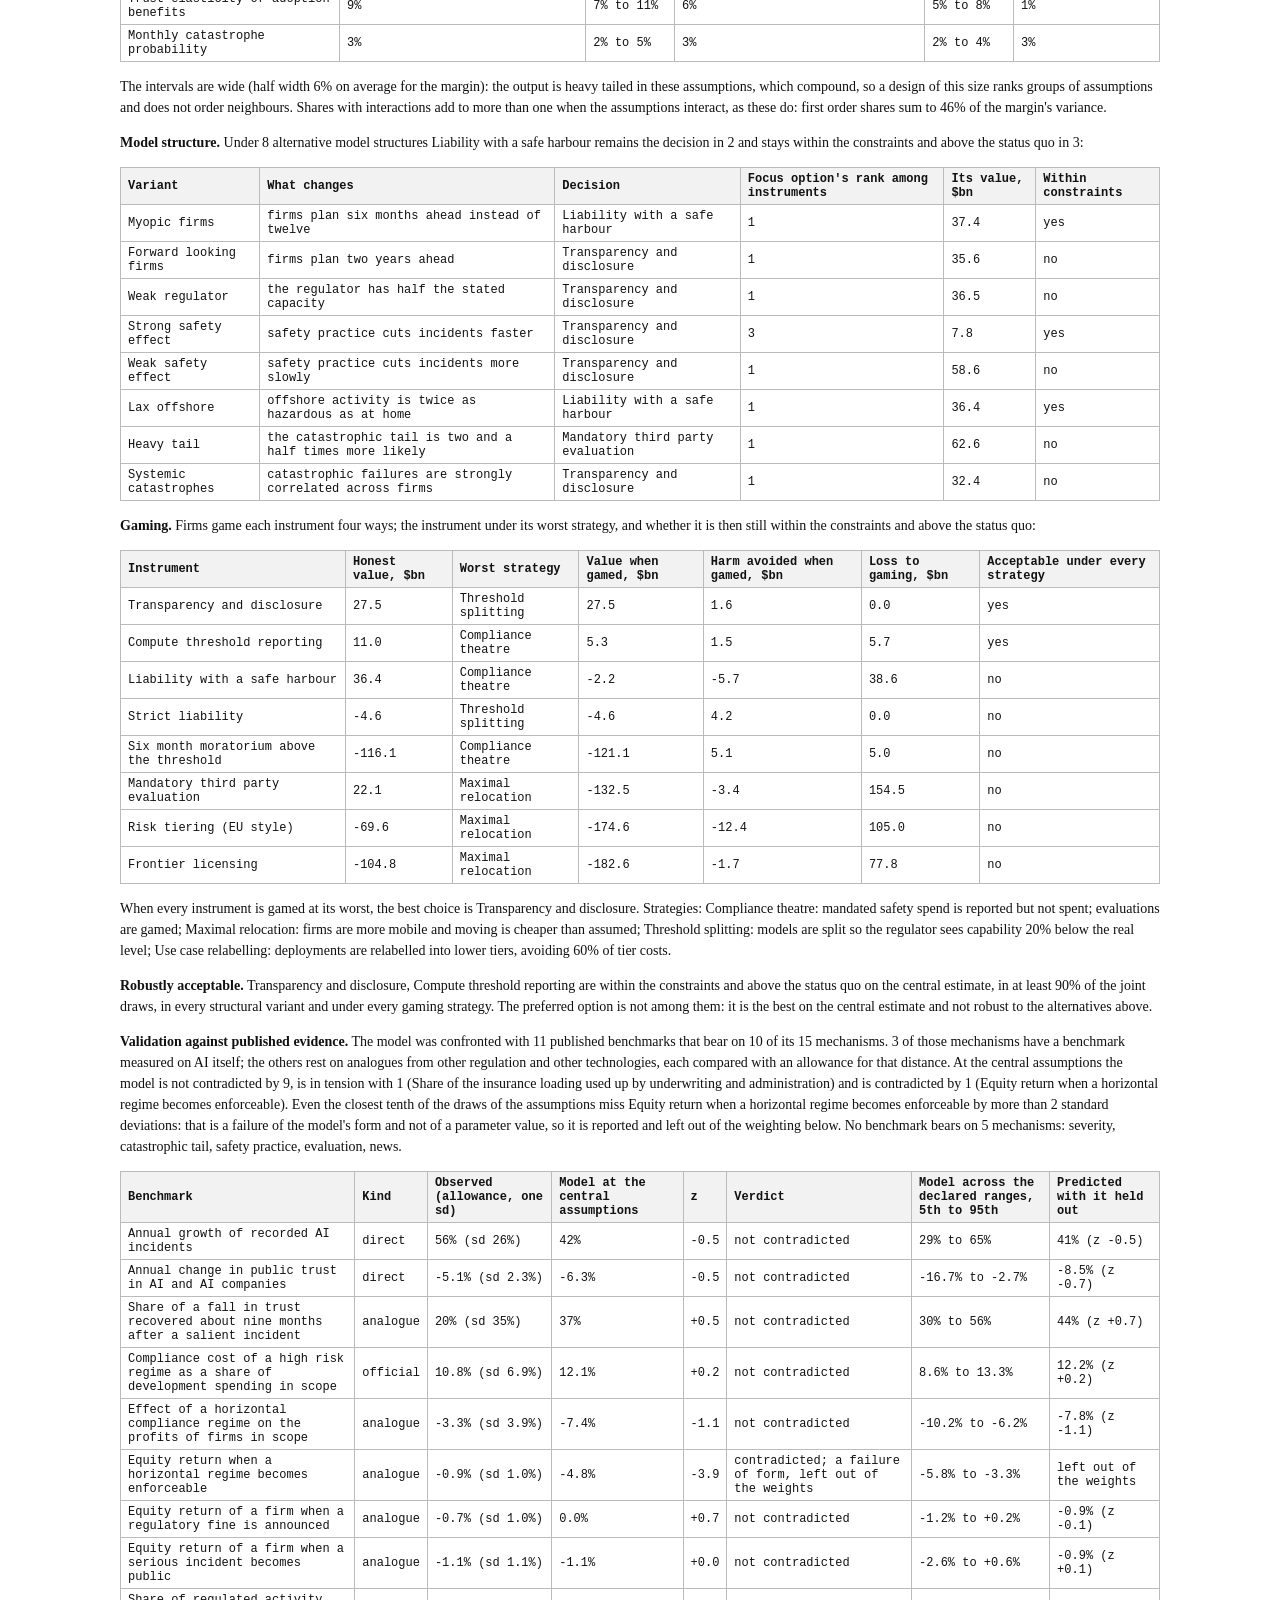
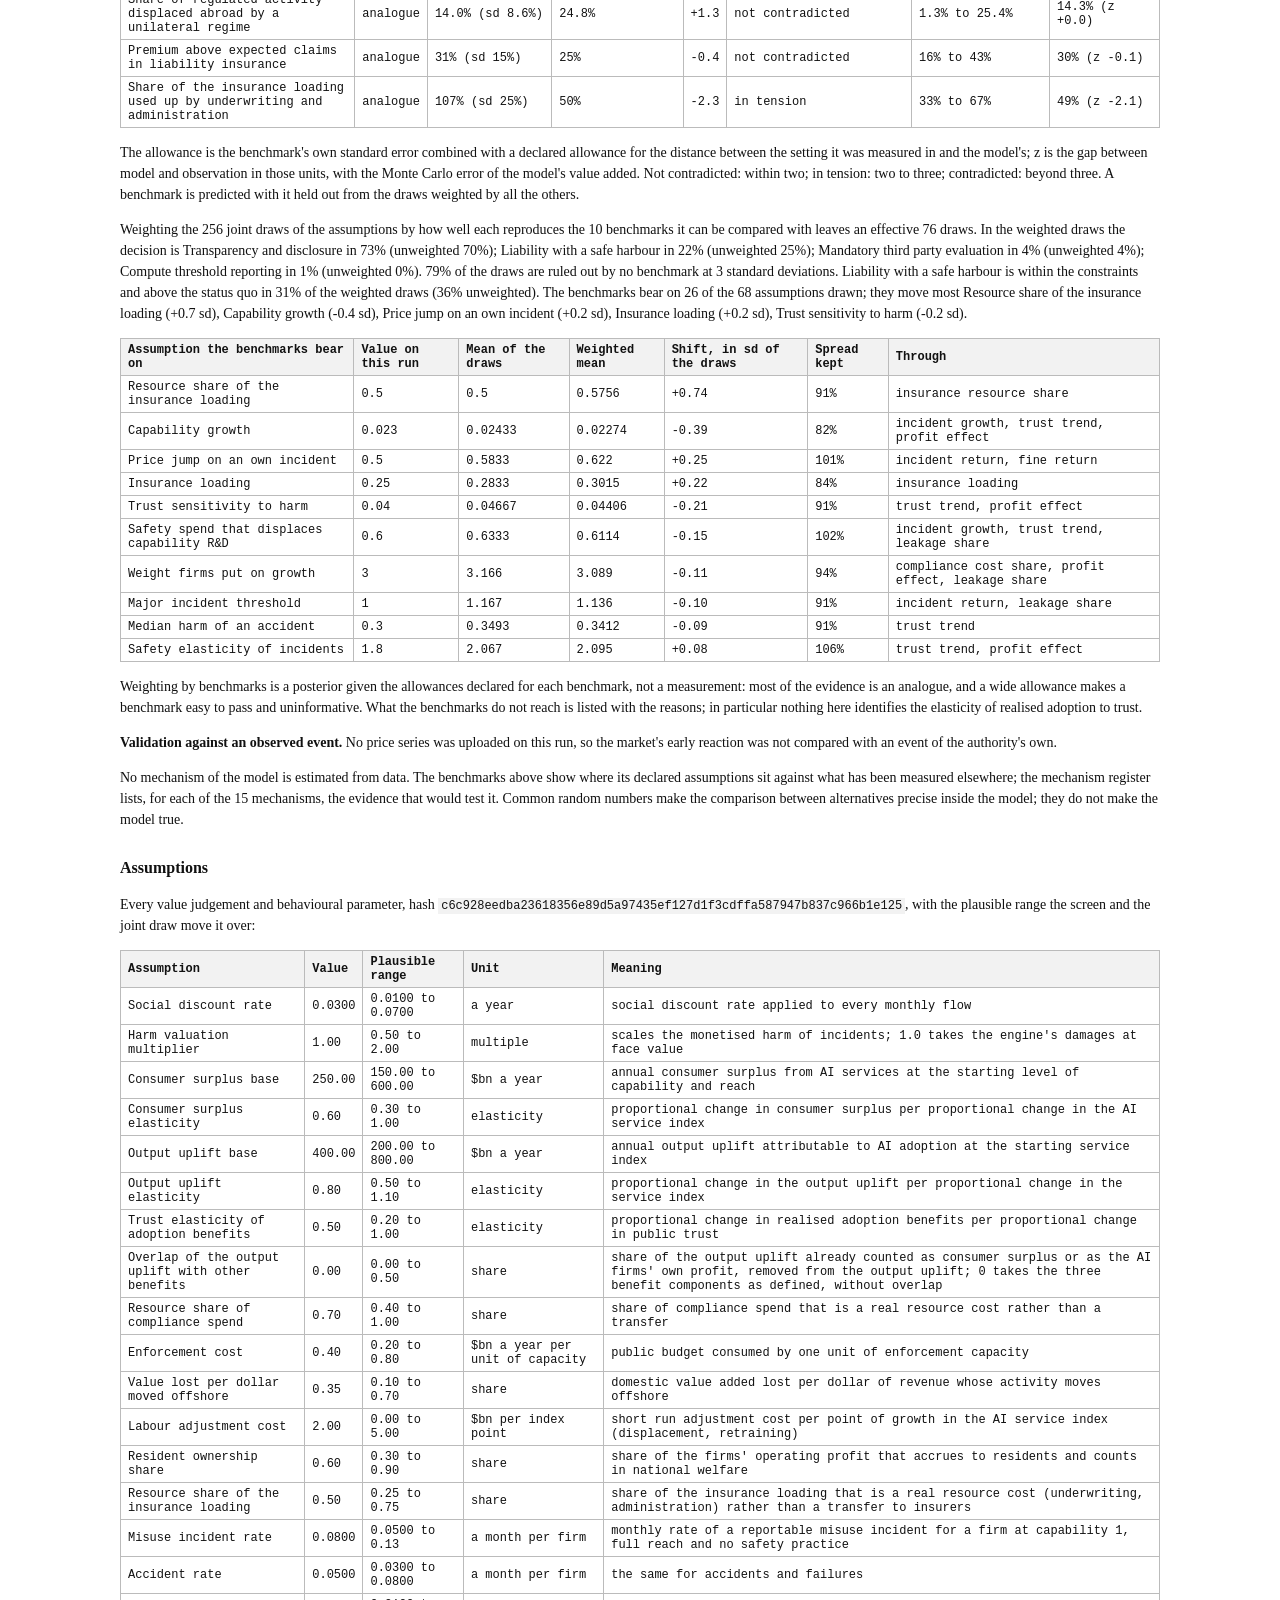
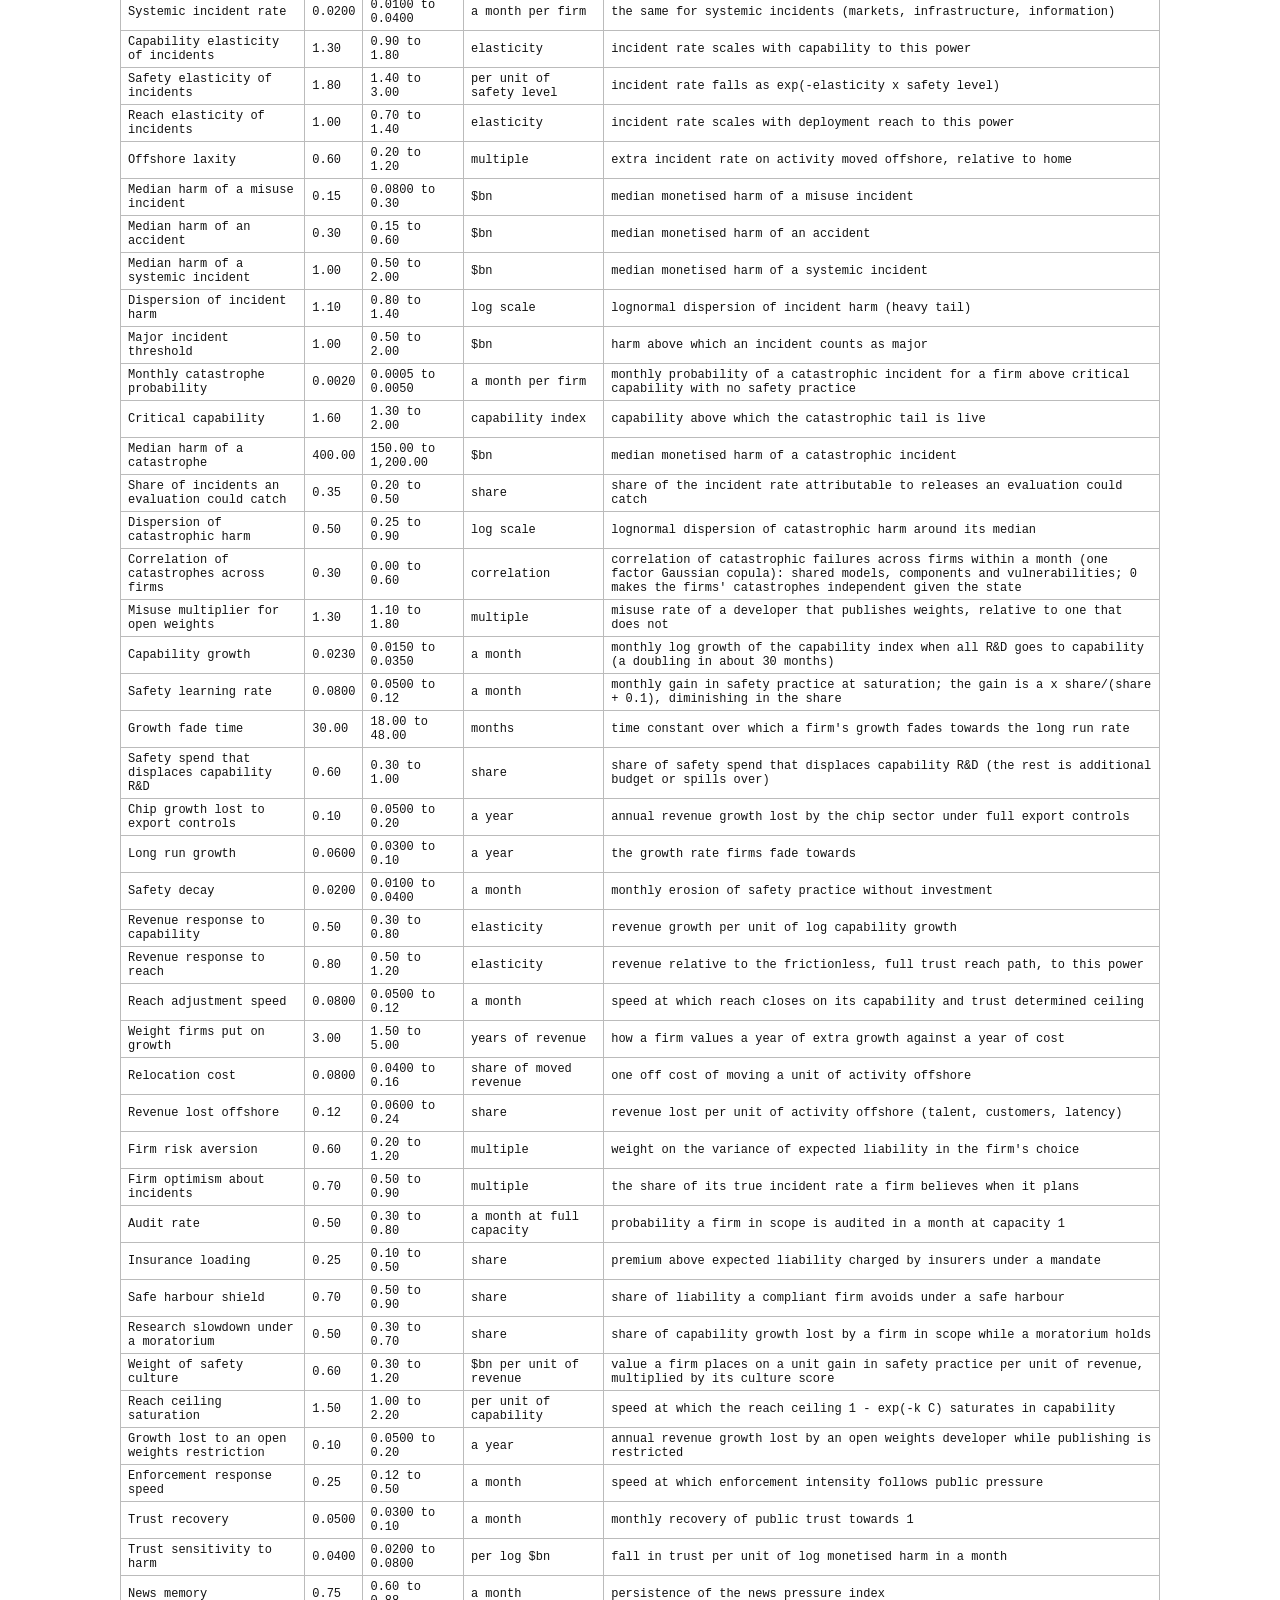
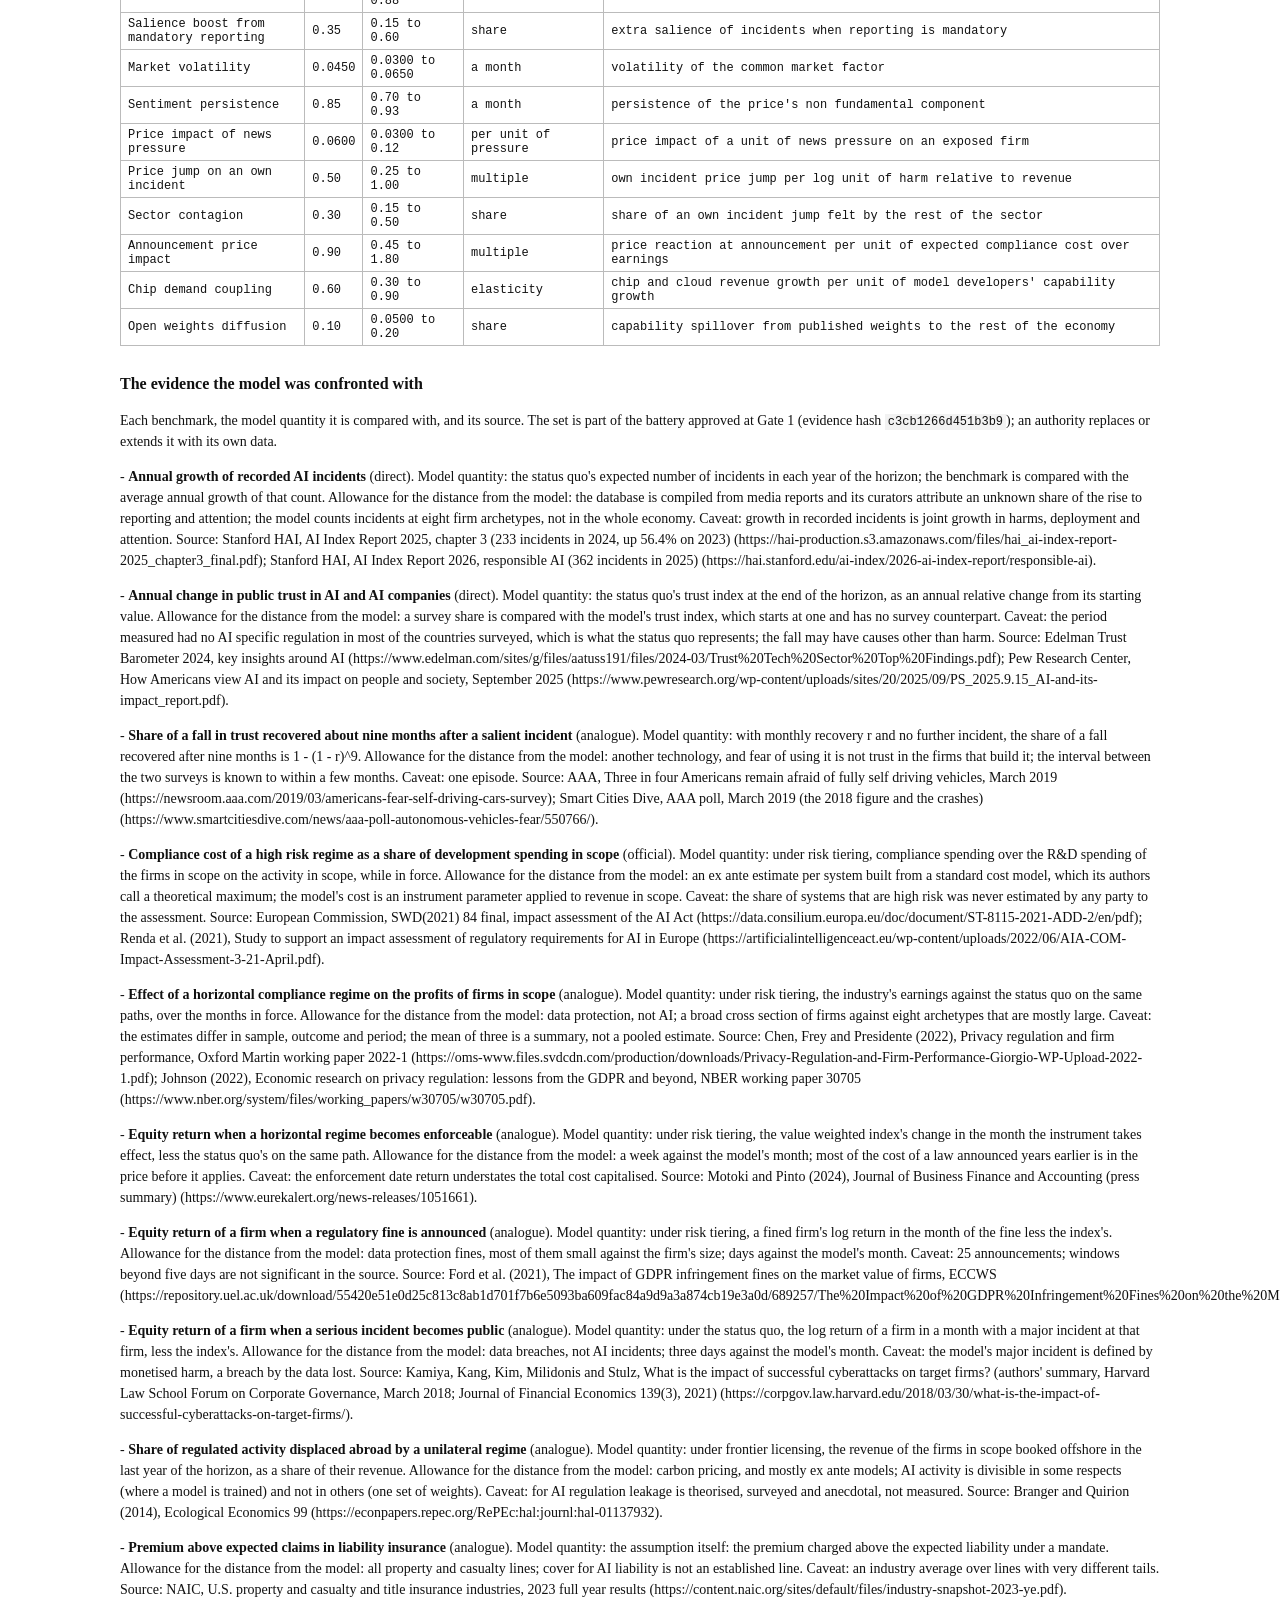
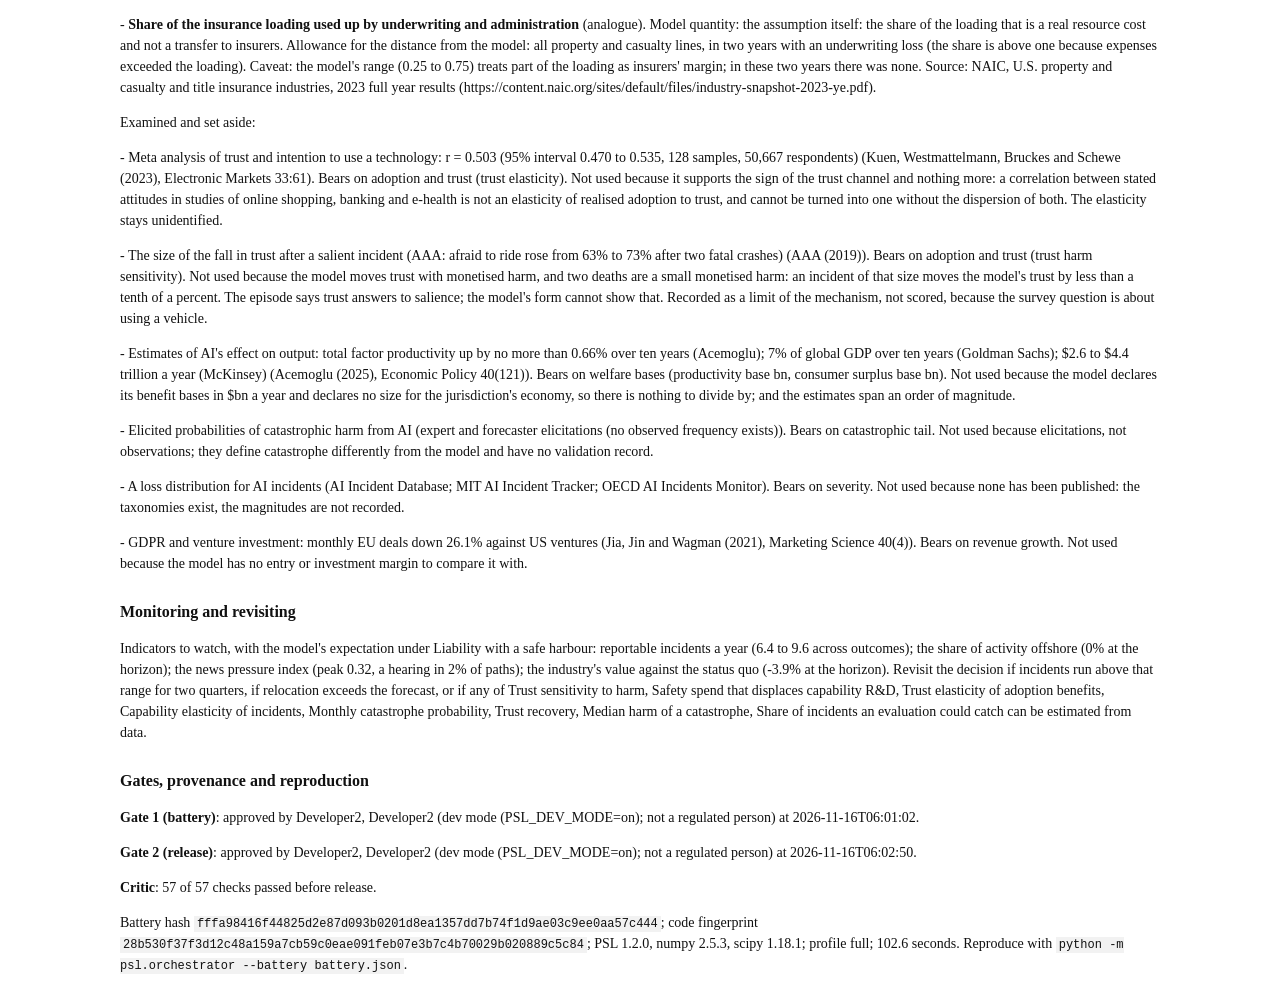
==== commit 7fde9a4f: "PSL 1.2.0: validation layer and lower running cost" ====
--- a/sample_outputs/briefing.html
+++ b/sample_outputs/briefing.html
@@ -1,222 +1,341 @@
 <!doctype html><html><head><meta charset='utf-8'><title>Policy Scenario Lab briefing</title><style>body{font:14px/1.5 Georgia,serif;color:#111;max-width:1040px;margin:32px auto;padding:0 20px}h1{font-size:22px;border-bottom:2px solid #111;padding-bottom:6px}h2{font-size:16px;margin-top:26px}table{border-collapse:collapse;font:12px ui-monospace,Menlo,monospace;margin:10px 0}th,td{border:1px solid #bbb;padding:4px 7px;text-align:left}th{background:#f2f2f2}code{font:12px ui-monospace,Menlo,monospace;background:#f2f2f2;padding:1px 3px}@media print{body{margin:0;max-width:none}}</style></head><body><h1>Policy Scenario Lab briefing</h1>
-<p><b>Run</b> cli_demo. <b>Question.</b> Which AI regulatory instrument best reduces expected harm from frontier AI over the next five years, keeping the technology sector&#x27;s net loss below $400bn and the gross social cost under $150bn?</p>
-<p><b>How it was read.</b> 8 instruments against the status quo (default battery); horizon 5 years; 60 Monte Carlo paths per instrument on common random numbers, seed 7; constraints: industry loss at most $400bn; gross social cost at most $150bn.</p>
+<p><b>Run</b> sample_run. <b>Question.</b> Which AI regulatory instrument best reduces expected harm from frontier AI over the next five years, keeping the technology sector&#x27;s net loss below $400bn and the gross social cost under $150bn?</p>
+<p><b>How it was read.</b> 8 instruments and the status quo (default battery); horizon 5 years; 960 Monte Carlo paths per alternative (the run started on 480 and doubled on the same random streams, ceiling 3840), every alternative on the same random numbers, seed 7; constraints: industry loss at most $400bn; gross social cost at most $150bn.</p>
+<p><b>What this is.</b> A comparison of alternatives inside a synthetic model of the AI economy under declared assumptions. The figures are conditional on that model: they are scenario evaluations, not forecasts validated against data, and the preferred option is the model&#x27;s answer to the question, to be examined, not an established recommendation. Confronted with 11 published benchmarks, mostly analogues from other regulation, the model is not contradicted by 9 and fails or strains on equity return when a horizontal regime becomes enforceable; share of the insurance loading used up by underwriting and administration. 5 of its 15 mechanisms have no benchmark at all, and no mechanism is estimated from data.</p>
 <h2>The answer</h2>
-<p><b>Preferred option: Mandatory third party evaluation.</b> Expected net social value $24.5bn [-$43.5bn, $58.7bn] over 5 years, the highest of the instruments that satisfy the constraints; it is the best option in 41% of bootstrap resamples of the paths (35% with the constraints lifted). It avoids $17.7bn of expected harm (16% of the baseline&#x27;s), and the industry&#x27;s net value change is -$96bn [-$259bn, $74bn].</p>
-<p>With the constraints lifted, Liability with a safe harbour scores higher ($27.1bn) but fails: industry loss $426bn exceeds the $400bn limit.</p>
-<p>The interval on the preferred option&#x27;s value spans zero: the sign depends on the path. The probability that it is positive is 37%.</p>
+<p><b>Preferred option: Liability with a safe harbour.</b> Expected net social value $36.4bn (95% confidence interval $33.5bn to $39.5bn) over 5 years, the highest among the alternatives that satisfy the constraints and above the status quo, which scores zero. It avoids $17.6bn of expected harm (19% of the status quo&#x27;s), and the industry&#x27;s expected value change is -$390bn (95% confidence interval -$401bn to -$378bn).</p>
+<p>Across the simulated outcomes the net social value of Liability with a safe harbour runs from -$25.9bn (10th percentile) to $82.0bn (90th percentile) and is positive on 61% of paths; that range is how different one path can be from another, not the uncertainty of the expected value, which the confidence interval gives. The confidence interval excludes zero.</p>
+<p><b>How firm the decision is on these paths.</b> Liability with a safe harbour is the best feasible alternative in 95% of bootstrap resamples of the paths, with feasibility re assessed in each. That share is ranking stability under the model and its assumptions; it is not the probability that the option is best in the world. It satisfies the constraints in 95% of resamples. </p>
+<p><b>Feasibility that the paths do not settle.</b> Risk tiering (EU style) is within the constraints in 65% of resamples (expected net social value -$69.6bn). A constraint is tested on an estimate; where the limit sits inside the estimate&#x27;s interval, inclusion or exclusion is not settled.</p>
+<p>Every precision target was met at 960 paths.</p>
 <h2>The options compared</h2>
 <table>
-<tr><th>Instrument</th><th>Net social value, $bn</th><th>Harm avoided, $bn</th><th>Gross social cost, $bn</th><th>Industry value change, $bn</th><th>P(catastrophe)</th><th>Headline score</th><th>P(best)</th><th>Within constraints</th></tr>
-<tr><td>Liability with a safe harbour</td><td>27.1 [-25.6, 63.0]</td><td>17.4</td><td>16.5</td><td>-426</td><td>18%</td><td>-0.001</td><td>40%</td><td>no</td></tr>
-<tr><td>Mandatory third party evaluation (preferred)</td><td>24.5 [-43.5, 58.7]</td><td>17.7</td><td>19.7</td><td>-96</td><td>18%</td><td>+0.011</td><td>35%</td><td>yes</td></tr>
-<tr><td>Transparency and disclosure</td><td>24.0 [0.3, 47.3]</td><td>1.2</td><td>1.9</td><td>34</td><td>20%</td><td>+0.015</td><td>25%</td><td>yes</td></tr>
-<tr><td>Compute threshold reporting</td><td>3.9 [-2.1, 12.7]</td><td>0.2</td><td>2.2</td><td>163</td><td>20%</td><td>+0.014</td><td>0%</td><td>yes</td></tr>
-<tr><td>Strict liability</td><td>-4.6 [-19.9, 23.6]</td><td>1.0</td><td>11.3</td><td>-1,303</td><td>20%</td><td>+0.003</td><td>0%</td><td>no</td></tr>
-<tr><td>Risk tiering (EU style)</td><td>-77.4 [-103.3, -49.7]</td><td>1.5</td><td>79.9</td><td>-418</td><td>20%</td><td>-0.003</td><td>0%</td><td>no</td></tr>
-<tr><td>Six month moratorium above the threshold</td><td>-98.8 [-150.1, -94.7]</td><td>20.9</td><td>124.6</td><td>-20</td><td>18%</td><td>-0.011</td><td>0%</td><td>yes</td></tr>
-<tr><td>Frontier licensing</td><td>-99.6 [-134.7, -97.4]</td><td>10.7</td><td>114.6</td><td>-519</td><td>20%</td><td>+0.011</td><td>0%</td><td>no</td></tr>
-</table>
-<p>The status quo carries an expected harm of $111.7bn over the horizon, 9.2 reportable incidents a year, a 100% probability of at least one major incident and a 20% probability of a catastrophic one.</p>
-<h2>What Mandatory third party evaluation buys and costs</h2>
-<table>
-<tr><th>Component</th><th>$bn, present value</th><th>10th to 90th percentile</th></tr>
-<tr><td>Harm avoided</td><td>17.7</td><td>[0.2, 5.6]</td></tr>
-<tr><td>Consumer surplus</td><td>-4.1</td><td>[-10.7, 1.8]</td></tr>
-<tr><td>Output uplift (adoption)</td><td>19.5</td><td>[-22.4, 59.8]</td></tr>
-<tr><td>Resident producer surplus</td><td>-4.9</td><td>[-6.9, -3.1]</td></tr>
-<tr><td>Compliance (resource cost)</td><td>-3.3</td><td>[-3.4, -3.3]</td></tr>
-<tr><td>Enforcement budget (cost)</td><td>-0.4</td><td>[-0.4, -0.3]</td></tr>
-<tr><td>Activity lost offshore (cost)</td><td>0.0</td><td>[0.0, 0.0]</td></tr>
-<tr><td>Relocation cost</td><td>0.0</td><td>[0.0, 0.0]</td></tr>
-<tr><td>Labour adjustment (cost)</td><td>0.0</td><td>[-0.1, 0.1]</td></tr>
-<tr><td><b>Net social value</b></td><td><b>24.5</b></td><td>[-43.5, 58.7]</td></tr>
-</table>
-<p>The mean harm avoided ($17.7bn) sits above its 90th percentile ($5.6bn): 91% of it comes from the tenth of paths with the largest values, the paths in which a catastrophic incident is averted; the median is $2.0bn. The expected value is carried by the tail, which is the nature of the problem and not an error.</p>
-<p>Gross social cost $19.7bn [$6.8bn, $43.8bn], that is 1.11 of cost per dollar of harm avoided.</p>
-<p>Transfers, excluded from the net: fines $25.6bn, liability payouts $0.0bn, insurance premiums $0.0bn.</p>
+<tr><th>Alternative</th><th>Expected net social value, $bn</th><th>95% confidence interval</th><th>Outcomes, 10th to 90th percentile</th><th>Harm avoided, $bn</th><th>Gross social cost, $bn</th><th>Industry value change, $bn</th><th>P(catastrophe)</th><th>Headline score</th><th>Within constraints</th><th>Share of resamples within</th><th>Ranking stability</th></tr>
+<tr><td>Liability with a safe harbour (preferred)</td><td>36.4</td><td>[33.5, 39.5]</td><td>[-25.9, 82.0]</td><td>17.6</td><td>13.1</td><td>-390</td><td>12.2%</td><td>-0.002</td><td>yes</td><td>95%</td><td>95%</td></tr>
+<tr><td>Transparency and disclosure</td><td>27.5</td><td>[25.8, 29.0]</td><td>[2.2, 64.8]</td><td>1.6</td><td>1.9</td><td>45</td><td>15.0%</td><td>+0.014</td><td>yes</td><td>100%</td><td>5%</td></tr>
+<tr><td>Mandatory third party evaluation</td><td>22.1</td><td>[19.0, 25.2]</td><td>[-33.5, 65.4]</td><td>14.2</td><td>13.0</td><td>-58</td><td>12.7%</td><td>+0.010</td><td>yes</td><td>100%</td><td>0%</td></tr>
+<tr><td>Compute threshold reporting</td><td>11.0</td><td>[9.8, 12.6]</td><td>[-2.1, 27.9]</td><td>3.1</td><td>2.1</td><td>167</td><td>14.5%</td><td>+0.014</td><td>yes</td><td>100%</td><td>0%</td></tr>
+<tr><td>Status quo (voluntary commitments)</td><td>0.0</td><td>[0.0, 0.0]</td><td>[0.0, 0.0]</td><td>0.0</td><td>0.0</td><td>0</td><td>15.0%</td><td>+0.000</td><td>yes</td><td>100%</td><td>0%</td></tr>
+<tr><td>Strict liability</td><td>-4.6</td><td>[-6.0, -3.0]</td><td>[-25.7, 18.2]</td><td>4.2</td><td>10.8</td><td>-1,250</td><td>14.4%</td><td>+0.003</td><td>no</td><td>0%</td><td>0%</td></tr>
+<tr><td>Risk tiering (EU style)</td><td>-69.6</td><td>[-71.5, -67.9]</td><td>[-102.9, -31.9]</td><td>4.4</td><td>74.1</td><td>-399</td><td>14.4%</td><td>-0.003</td><td>yes</td><td>65%</td><td>0%</td></tr>
+<tr><td>Frontier licensing</td><td>-104.8</td><td>[-106.8, -102.8]</td><td>[-136.9, -81.3]</td><td>3.6</td><td>108.6</td><td>-494</td><td>14.4%</td><td>+0.010</td><td>no</td><td>0%</td><td>0%</td></tr>
+<tr><td>Six month moratorium above the threshold</td><td>-116.1</td><td>[-118.0, -114.2]</td><td>[-148.7, -83.1]</td><td>6.5</td><td>122.9</td><td>-10</td><td>13.9%</td><td>-0.012</td><td>yes</td><td>100%</td><td>0%</td></tr>
+</table>
+<p>The status quo carries an expected harm of $93.1bn over the horizon, 9.3 reportable incidents a year, a 100% probability of at least one major incident and a 15.0% probability of a catastrophic one (95% confidence interval 14.7% to 15.2%; a catastrophe was drawn on 161 of 960 paths). The probability is estimated from the hazard each path accumulates, not from the count of paths on which the event happened to be drawn, which is why it is far more precise than that count.</p>
+<p><b>Liability with a safe harbour against each other feasible alternative</b> (paired on the same paths):</p>
+<table>
+<tr><th>Against</th><th>Difference in expected net social value, $bn</th><th>95% confidence interval</th><th>Simultaneous 95% interval</th><th>Told apart</th></tr>
+<tr><td>Status quo (voluntary commitments)</td><td>36.4</td><td>[33.5, 39.5]</td><td>[32.4, 40.3]</td><td>yes</td></tr>
+<tr><td>Transparency and disclosure</td><td>8.9</td><td>[6.4, 11.7]</td><td>[5.4, 12.4]</td><td>yes</td></tr>
+<tr><td>Compute threshold reporting</td><td>25.4</td><td>[22.5, 28.1]</td><td>[21.7, 29.0]</td><td>yes</td></tr>
+<tr><td>Mandatory third party evaluation</td><td>14.3</td><td>[12.0, 16.8]</td><td>[11.2, 17.4]</td><td>yes</td></tr>
+<tr><td>Risk tiering (EU style)</td><td>106.0</td><td>[103.7, 108.6]</td><td>[102.8, 109.2]</td><td>yes</td></tr>
+<tr><td>Six month moratorium above the threshold</td><td>152.5</td><td>[150.0, 155.0]</td><td>[149.4, 155.7]</td><td>yes</td></tr>
+</table>
+<h2>What Liability with a safe harbour buys and costs</h2>
+<table>
+<tr><th>Component</th><th>Expected value, $bn present value</th><th>95% confidence interval</th><th>Outcomes, 10th to 90th percentile</th></tr>
+<tr><td>Harm avoided</td><td>17.6</td><td>[17.6, 17.6]</td><td>[0.9, 8.3]</td></tr>
+<tr><td>Consumer surplus</td><td>-1.2</td><td>[-1.6, -0.8]</td><td>[-7.0, 5.9]</td></tr>
+<tr><td>Output uplift (adoption)</td><td>31.9</td><td>[29.4, 34.4]</td><td>[-6.7, 76.4]</td></tr>
+<tr><td>Resident producer surplus</td><td>-0.4</td><td>[-0.5, -0.3]</td><td>[-2.1, 1.7]</td></tr>
+<tr><td>Compliance (resource cost)</td><td>-9.6</td><td>[-9.6, -9.6]</td><td>[-9.7, -9.4]</td></tr>
+<tr><td>Enforcement budget (cost)</td><td>-0.3</td><td>[-0.3, -0.3]</td><td>[-0.3, -0.2]</td></tr>
+<tr><td>Activity lost offshore (cost)</td><td>0.0</td><td>[0.0, 0.0]</td><td>[0.0, 0.0]</td></tr>
+<tr><td>Relocation cost</td><td>0.0</td><td>[0.0, 0.0]</td><td>[0.0, 0.0]</td></tr>
+<tr><td>Labour adjustment (cost)</td><td>0.0</td><td>[0.0, 0.0]</td><td>[-0.1, 0.1]</td></tr>
+<tr><td>Insurance administration (resource cost)</td><td>-1.6</td><td>[-1.6, -1.6]</td><td>[-1.6, -1.6]</td></tr>
+<tr><td><b>Net social value</b></td><td><b>36.4</b></td><td>[33.5, 39.5]</td><td>[-25.9, 82.0]</td></tr>
+</table>
+<p>Expected harm avoided is estimated from the harm expected in each month given the state the path has reached (probability times mean severity), which has the same expectation as the harm drawn and far less variance. The outcomes column uses the harm as drawn: its median is $2.6bn and the average of the draws is $16.9bn; 85% of that average comes from the tenth of paths with the largest values, the paths on which a catastrophic incident is averted.</p>
+<p>Gross social cost $13.1bn (the expected component changes that are costs, never netted against savings), gross benefit $49.4bn; their difference is the net social value. Gross cost per dollar of expected harm avoided: 0.74.</p>
+<p>Transfers, excluded from the net: fines $0.0bn, liability paid by firms $0.0bn, insurance premiums $16.1bn, claims paid to victims $19.4bn.</p>
 <h2>Who gains and who pays</h2>
 <table>
 <tr><th>Party</th><th>Change, $bn present value</th></tr>
-<tr><td>abroad (relocated activity)</td><td>0.0</td></tr>
-<tr><td>consumers</td><td>-4.1</td></tr>
-<tr><td>firms (shareholders)</td><td>-96.4</td></tr>
-<tr><td>public (harm not suffered)</td><td>17.7</td></tr>
-<tr><td>taxpayers</td><td>25.2</td></tr>
-<tr><td>wider economy (output)</td><td>19.5</td></tr>
-<tr><td>workers</td><td>0.0</td></tr>
-</table>
-<p>Shareholder value counts the earnings change over the horizon plus the discounted change in market value at its end; it is a valuation effect and only its resident operating profit share enters the social ledger.</p>
+<tr><td>Compliance providers (rents)</td><td>4.1</td></tr>
+<tr><td>Consumers</td><td>-1.2</td></tr>
+<tr><td>Domestic workers and tax base (activity moved offshore)</td><td>0.0</td></tr>
+<tr><td>Insurers</td><td>-4.8</td></tr>
+<tr><td>Public at risk (harm not suffered, compensation received)</td><td>36.9</td></tr>
+<tr><td>Resident owners of AI firms</td><td>-18.3</td></tr>
+<tr><td>Sectors that adopt AI (output)</td><td>31.9</td></tr>
+<tr><td>Taxpayers (fines less enforcement)</td><td>-0.3</td></tr>
+<tr><td>Workers (adjustment)</td><td>0.0</td></tr>
+<tr><td><b>Total</b></td><td><b>48.3</b></td></tr>
+</table>
+<p>The table follows the money as well as the real effects, so it sums to the net social value ($36.4bn) plus what non resident owners finance of the firms&#x27; payments ($11.9bn), a memorandum item the net social value does not count. Standing is residents: real resources used in the jurisdiction count in full, income counts for residents, and transfers are excluded whoever pays.</p>
 <h2>Safety forecast</h2>
 <table>
-<tr><th>Instrument</th><th>Incidents a year</th><th>Major a year</th><th>P(major)</th><th>P(catastrophe)</th><th>Expected harm, $bn</th><th>Safety level at end</th><th>Frontier capability at end</th><th>Trust at end</th></tr>
-<tr><td>Status quo (voluntary commitments)</td><td>9.2</td><td>1.34</td><td>100%</td><td>20%</td><td>111.7</td><td>0.66</td><td>4.36</td><td>0.72</td></tr>
-<tr><td>Transparency and disclosure</td><td>8.4</td><td>1.29</td><td>100%</td><td>20%</td><td>110.5</td><td>0.66</td><td>4.36</td><td>0.74</td></tr>
-<tr><td>Compute threshold reporting</td><td>9.0</td><td>1.34</td><td>100%</td><td>20%</td><td>111.5</td><td>0.66</td><td>4.36</td><td>0.73</td></tr>
-<tr><td>Mandatory third party evaluation</td><td>8.1</td><td>1.20</td><td>100%</td><td>18%</td><td>94.0</td><td>0.66</td><td>4.11</td><td>0.75</td></tr>
-<tr><td>Risk tiering (EU style)</td><td>8.4</td><td>1.26</td><td>100%</td><td>20%</td><td>110.2</td><td>0.67</td><td>4.25</td><td>0.74</td></tr>
-<tr><td>Frontier licensing</td><td>9.0</td><td>1.35</td><td>100%</td><td>20%</td><td>101.0</td><td>0.67</td><td>4.04</td><td>0.72</td></tr>
-<tr><td>Strict liability</td><td>8.7</td><td>1.28</td><td>100%</td><td>20%</td><td>110.7</td><td>0.68</td><td>4.21</td><td>0.74</td></tr>
-<tr><td>Liability with a safe harbour</td><td>7.9</td><td>1.17</td><td>98%</td><td>18%</td><td>94.3</td><td>0.68</td><td>4.30</td><td>0.76</td></tr>
-<tr><td>Six month moratorium above the threshold</td><td>8.6</td><td>1.28</td><td>100%</td><td>18%</td><td>90.8</td><td>0.66</td><td>4.09</td><td>0.73</td></tr>
-</table>
-<p>Under Mandatory third party evaluation the economy runs 8.1 reportable incidents a year (misuse 4.3, accidents 2.6, systemic 1.1), against 9.2 at the status quo; the expected catastrophic harm is $72.5bn against $88.1bn. Firms end with 10% of R&amp;D on safety, 0% of activity offshore and 50% compliance.</p>
+<tr><th>Alternative</th><th>Incidents a year</th><th>Major a year</th><th>P(major)</th><th>P(catastrophe)</th><th>95% confidence interval</th><th>Expected harm, $bn</th><th>Safety level at end</th><th>Frontier capability at end</th><th>Trust at end</th></tr>
+<tr><td>Status quo (voluntary commitments)</td><td>9.3</td><td>1.25</td><td>100%</td><td>15.0%</td><td>14.7% to 15.2%</td><td>93.1</td><td>0.66</td><td>4.36</td><td>0.72</td></tr>
+<tr><td>Transparency and disclosure</td><td>8.5</td><td>1.18</td><td>100%</td><td>15.0%</td><td>14.7% to 15.2%</td><td>91.5</td><td>0.66</td><td>4.36</td><td>0.74</td></tr>
+<tr><td>Compute threshold reporting</td><td>9.1</td><td>1.23</td><td>100%</td><td>14.5%</td><td>14.3% to 14.7%</td><td>90.1</td><td>0.66</td><td>4.36</td><td>0.73</td></tr>
+<tr><td>Mandatory third party evaluation</td><td>8.2</td><td>1.11</td><td>99%</td><td>12.7%</td><td>12.5% to 12.9%</td><td>78.9</td><td>0.66</td><td>4.11</td><td>0.75</td></tr>
+<tr><td>Risk tiering (EU style)</td><td>8.5</td><td>1.16</td><td>100%</td><td>14.4%</td><td>14.2% to 14.7%</td><td>88.7</td><td>0.67</td><td>4.25</td><td>0.74</td></tr>
+<tr><td>Frontier licensing</td><td>9.1</td><td>1.23</td><td>100%</td><td>14.4%</td><td>14.2% to 14.6%</td><td>89.5</td><td>0.67</td><td>4.04</td><td>0.73</td></tr>
+<tr><td>Strict liability</td><td>8.8</td><td>1.19</td><td>100%</td><td>14.4%</td><td>14.2% to 14.6%</td><td>88.9</td><td>0.68</td><td>4.21</td><td>0.74</td></tr>
+<tr><td>Liability with a safe harbour</td><td>8.0</td><td>1.08</td><td>100%</td><td>12.2%</td><td>12.0% to 12.3%</td><td>75.5</td><td>0.68</td><td>4.30</td><td>0.76</td></tr>
+<tr><td>Six month moratorium above the threshold</td><td>8.7</td><td>1.18</td><td>100%</td><td>13.9%</td><td>13.7% to 14.2%</td><td>86.6</td><td>0.66</td><td>4.09</td><td>0.74</td></tr>
+</table>
+<p>Under Liability with a safe harbour the economy runs 8.0 reportable incidents a year (misuse 4.3, accidents 2.6, systemic 1.0), against 9.3 at the status quo; the expected catastrophic harm is $55.0bn against $69.1bn. Firms end with 12% of R&amp;D on safety, 0% of activity offshore and 100% compliance. A major incident is a single incident at or above the threshold; catastrophes are counted apart.</p>
 <h2>The news environment to expect</h2>
 <table>
-<tr><th>Instrument</th><th>Minor incident headlines a year</th><th>Major incident headlines a year</th><th>Enforcement headlines a year</th><th>Relocation headlines a year</th><th>Peak pressure</th><th>P(hearing)</th><th>Early tone</th></tr>
-<tr><td>Status quo (voluntary commitments)</td><td>7.5</td><td>1.30</td><td>2.34</td><td>0.00</td><td>0.32</td><td>0%</td><td>-0.14</td></tr>
-<tr><td>Transparency and disclosure</td><td>6.8</td><td>1.25</td><td>0.00</td><td>0.00</td><td>0.33</td><td>2%</td><td>+0.01</td></tr>
-<tr><td>Compute threshold reporting</td><td>7.3</td><td>1.29</td><td>0.00</td><td>0.00</td><td>0.34</td><td>2%</td><td>+0.00</td></tr>
-<tr><td>Mandatory third party evaluation</td><td>6.7</td><td>1.16</td><td>1.38</td><td>0.00</td><td>0.35</td><td>2%</td><td>+0.00</td></tr>
-<tr><td>Risk tiering (EU style)</td><td>6.8</td><td>1.22</td><td>1.46</td><td>0.00</td><td>0.35</td><td>2%</td><td>+0.00</td></tr>
-<tr><td>Frontier licensing</td><td>7.4</td><td>1.31</td><td>1.70</td><td>2.40</td><td>0.37</td><td>2%</td><td>+0.00</td></tr>
-<tr><td>Strict liability</td><td>7.1</td><td>1.24</td><td>6.90</td><td>0.00</td><td>0.43</td><td>33%</td><td>+0.00</td></tr>
-<tr><td>Liability with a safe harbour</td><td>6.5</td><td>1.13</td><td>0.00</td><td>0.00</td><td>0.31</td><td>0%</td><td>+0.00</td></tr>
-<tr><td>Six month moratorium above the threshold</td><td>7.0</td><td>1.24</td><td>0.00</td><td>0.00</td><td>0.33</td><td>2%</td><td>-0.14</td></tr>
-</table>
-<p>On the representative path the wire under Mandatory third party evaluation ran 148 headlines over the horizon, 35% of them negative. The three worst: &quot;Regulators open inquiry into Frontier Lab (closed weights) after $4.2bn sector wide hallucination event&quot; (WIRE, 2027-01); &quot;Regulators open inquiry into Enterprise software after $1.1bn mis specified trading agent&quot; (WIRE, 2027-11); &quot;Regulators open inquiry into Autonomy and robotics after $1.0bn mis specified trading agent&quot; (WIRE, 2028-10).</p>
+<tr><th>Alternative</th><th>Minor incident headlines a year</th><th>Major incident headlines a year</th><th>Enforcement headlines a year</th><th>Relocation headlines a year</th><th>Peak pressure</th><th>P(hearing)</th><th>Early tone</th></tr>
+<tr><td>Status quo (voluntary commitments)</td><td>8.0</td><td>1.25</td><td>2.36</td><td>0.00</td><td>0.32</td><td>1%</td><td>-0.10</td></tr>
+<tr><td>Transparency and disclosure</td><td>7.3</td><td>1.18</td><td>0.00</td><td>0.00</td><td>0.34</td><td>3%</td><td>+0.05</td></tr>
+<tr><td>Compute threshold reporting</td><td>7.9</td><td>1.23</td><td>0.00</td><td>0.00</td><td>0.35</td><td>4%</td><td>+0.04</td></tr>
+<tr><td>Mandatory third party evaluation</td><td>7.1</td><td>1.11</td><td>1.30</td><td>0.00</td><td>0.35</td><td>4%</td><td>+0.04</td></tr>
+<tr><td>Risk tiering (EU style)</td><td>7.3</td><td>1.16</td><td>1.45</td><td>0.00</td><td>0.36</td><td>6%</td><td>+0.04</td></tr>
+<tr><td>Frontier licensing</td><td>7.9</td><td>1.23</td><td>1.60</td><td>2.40</td><td>0.37</td><td>5%</td><td>+0.04</td></tr>
+<tr><td>Strict liability</td><td>7.6</td><td>1.19</td><td>6.85</td><td>0.00</td><td>0.43</td><td>34%</td><td>+0.04</td></tr>
+<tr><td>Liability with a safe harbour</td><td>6.9</td><td>1.08</td><td>0.00</td><td>0.00</td><td>0.32</td><td>2%</td><td>+0.04</td></tr>
+<tr><td>Six month moratorium above the threshold</td><td>7.5</td><td>1.18</td><td>0.00</td><td>0.00</td><td>0.34</td><td>3%</td><td>-0.11</td></tr>
+</table>
+<p>On the representative path the wire under Liability with a safe harbour ran 140 headlines over the horizon, 30% of them negative. The three worst: &quot;Payment system disruption tied to Frontier Lab (closed weights) causes $4.2bn in losses&quot; (WIRE, 2027-01); &quot;MAJOR: Enterprise software system behind logistics routing collapse; damages reach $1.1bn&quot; (WIRE, 2027-11); &quot;Regulators open inquiry into Autonomy and robotics after $1.0bn flawed credit decisions&quot; (WIRE, 2028-10).</p>
 <h2>The market</h2>
-<p>Industry net value change under Mandatory third party evaluation: -$96bn [-$259bn, $74bn] on a starting value of $6.51tn; the probability the industry gains is 22%. The value weighted index reacts -0.4% against the baseline over the first six months and -0.5% by the end of the horizon.</p>
-<table>
-<tr><th>Firm</th><th>Sector</th><th>Value change, $bn</th><th>10th to 90th</th><th>P(gain)</th><th>Earnings change, $bn</th><th>Offshore at end</th><th>Safety share at end</th></tr>
-<tr><td>Frontier Lab (closed weights)</td><td>Frontier lab</td><td>-33.2</td><td>[-48.0, -19.4]</td><td>0%</td><td>-1.9</td><td>0%</td><td>10%</td></tr>
-<tr><td>Frontier Lab (open weights)</td><td>Open weights</td><td>-10.9</td><td>[-16.3, -6.6]</td><td>0%</td><td>-0.7</td><td>0%</td><td>10%</td></tr>
-<tr><td>Hyperscaler cloud</td><td>hyperscaler</td><td>-59.2</td><td>[-99.9, -11.1]</td><td>3%</td><td>-27.3</td><td>0%</td><td>10%</td></tr>
-<tr><td>Chip designer</td><td>chips</td><td>-24.4</td><td>[-79.1, 43.0]</td><td>30%</td><td>-5.6</td><td>0%</td><td>10%</td></tr>
-<tr><td>Enterprise software</td><td>Enterprise software</td><td>60.7</td><td>[38.2, 91.3]</td><td>100%</td><td>0.5</td><td>0%</td><td>10%</td></tr>
-<tr><td>Consumer AI platform</td><td>Consumer AI</td><td>-35.2</td><td>[-53.1, -17.6]</td><td>0%</td><td>-2.6</td><td>0%</td><td>10%</td></tr>
-<tr><td>Autonomy and robotics</td><td>autonomy</td><td>-16.5</td><td>[-24.0, -9.0]</td><td>0%</td><td>-1.0</td><td>0%</td><td>10%</td></tr>
-<tr><td>AI start up cohort</td><td>startups</td><td>22.2</td><td>[12.4, 33.9]</td><td>100%</td><td>0.0</td><td>0%</td><td>10%</td></tr>
-</table>
-<table>
-<tr><th>Sector</th><th>Value change, $bn</th><th>Starting value, $bn</th></tr>
-<tr><td>Frontier lab</td><td>-33.2</td><td>277</td></tr>
-<tr><td>Open weights</td><td>-10.9</td><td>63</td></tr>
-<tr><td>hyperscaler</td><td>-59.2</td><td>1,938</td></tr>
-<tr><td>chips</td><td>-24.4</td><td>2,544</td></tr>
-<tr><td>Enterprise software</td><td>60.7</td><td>945</td></tr>
-<tr><td>Consumer AI</td><td>-35.2</td><td>519</td></tr>
-<tr><td>autonomy</td><td>-16.5</td><td>123</td></tr>
-<tr><td>startups</td><td>22.2</td><td>95</td></tr>
-</table>
-<p>The firms are synthetic archetypes of the AI value chain, not companies; the figures are the model&#x27;s and carry its assumptions.</p>
+<p>Industry net value change under Liability with a safe harbour: -$390bn (95% confidence interval -$401bn to -$378bn) on a starting value of $6.38tn; across outcomes -$589bn to -$184bn, and the industry gains on 3% of paths. The value weighted index reacts -1.6% against the status quo over the first six months and -3.9% by the end of the horizon. Every index is measured from the same valuation, the firms as they stand before any instrument is announced, so an instrument&#x27;s immediate effect on fundamentals shows in the first month.</p>
+<table>
+<tr><th>Firm</th><th>Sector</th><th>Expected value change, $bn</th><th>95% confidence interval</th><th>Outcomes, 10th to 90th</th><th>P(gain)</th><th>Earnings change, $bn</th><th>Offshore at end</th><th>Safety share at end</th></tr>
+<tr><td>Frontier Lab (closed weights)</td><td>Frontier lab</td><td>-79.4</td><td>[-80.8, -77.9]</td><td>[-107.2, -54.4]</td><td>0%</td><td>-4.5</td><td>0%</td><td>12%</td></tr>
+<tr><td>Frontier Lab (open weights)</td><td>Open weights</td><td>-40.0</td><td>[-40.7, -39.3]</td><td>[-55.2, -27.4]</td><td>0%</td><td>-3.1</td><td>0%</td><td>12%</td></tr>
+<tr><td>Hyperscaler cloud</td><td>hyperscaler</td><td>-51.3</td><td>[-54.3, -48.5]</td><td>[-99.3, 2.5]</td><td>11%</td><td>-6.3</td><td>0%</td><td>12%</td></tr>
+<tr><td>Chip designer</td><td>chips</td><td>-54.0</td><td>[-58.4, -49.5]</td><td>[-122.5, 26.3]</td><td>15%</td><td>-3.1</td><td>0%</td><td>12%</td></tr>
+<tr><td>Enterprise software</td><td>Enterprise software</td><td>-40.4</td><td>[-41.7, -39.1]</td><td>[-64.0, -15.0]</td><td>4%</td><td>-3.7</td><td>0%</td><td>12%</td></tr>
+<tr><td>Consumer AI platform</td><td>Consumer AI</td><td>-64.7</td><td>[-66.0, -63.4]</td><td>[-89.0, -41.8]</td><td>1%</td><td>-4.2</td><td>0%</td><td>12%</td></tr>
+<tr><td>Autonomy and robotics</td><td>autonomy</td><td>-56.2</td><td>[-57.1, -55.3]</td><td>[-76.0, -38.9]</td><td>0%</td><td>-2.9</td><td>0%</td><td>12%</td></tr>
+<tr><td>AI start up cohort</td><td>startups</td><td>-3.9</td><td>[-4.3, -3.5]</td><td>[-10.4, 3.2]</td><td>20%</td><td>-2.5</td><td>0%</td><td>12%</td></tr>
+</table>
+<table>
+<tr><th>Sector</th><th>Expected value change, $bn</th><th>Starting value, $bn</th></tr>
+<tr><td>Frontier lab</td><td>-79.4</td><td>267</td></tr>
+<tr><td>Open weights</td><td>-40.0</td><td>60</td></tr>
+<tr><td>hyperscaler</td><td>-51.3</td><td>1,910</td></tr>
+<tr><td>chips</td><td>-54.0</td><td>2,492</td></tr>
+<tr><td>Enterprise software</td><td>-40.4</td><td>935</td></tr>
+<tr><td>Consumer AI</td><td>-64.7</td><td>507</td></tr>
+<tr><td>autonomy</td><td>-56.2</td><td>119</td></tr>
+<tr><td>startups</td><td>-3.9</td><td>91</td></tr>
+</table>
+<p>The firms are synthetic archetypes of the AI value chain, not companies; the figures are the model&#x27;s and carry its assumptions. Shareholder value is a market metric and a constraint; it is not part of the net social value.</p>
 <h2>The decision gap</h2>
-<p>Ranked by how they look in the first six months (the price reaction and the early tone of the wire), the order is Transparency and disclosure, Compute threshold reporting, Frontier licensing, Mandatory third party evaluation, Strict liability, Liability with a safe harbour, Risk tiering (EU style), Six month moratorium above the threshold. Ranked by net social value over 5 years it is Liability with a safe harbour, Mandatory third party evaluation, Transparency and disclosure, Compute threshold reporting, Strict liability, Risk tiering (EU style), Six month moratorium above the threshold, Frontier licensing. Kendall tau between the two is +0.21; the decision gap ((1 - tau) / 2) is 0.39, and the two orders invert in 0% of resamples. The best option is stable in 40% of resamples.</p>
+<p>Ranked by how they look in the first six months (the price reaction and the early tone of the wire), the instruments are Transparency and disclosure, Compute threshold reporting, Frontier licensing, Mandatory third party evaluation, Strict liability, Liability with a safe harbour, Risk tiering (EU style), Six month moratorium above the threshold. Ranked by expected net social value over 5 years they are Liability with a safe harbour, Transparency and disclosure, Mandatory third party evaluation, Compute threshold reporting, Strict liability, Risk tiering (EU style), Frontier licensing, Six month moratorium above the threshold. Kendall tau b between the two is +0.36; the decision gap ((1 - tau) / 2) is 0.32, and the two orders invert in 0% of resamples.</p>
 <h2>How sure we are</h2>
-<p><b>Tornado.</b> The preferred option&#x27;s expected value is $24.5bn. Moving each value judgement to its low and high value, one at a time (the best option is judged among the instruments that satisfy the question&#x27;s constraints):</p>
-<table>
-<tr><th>Assumption</th><th>Default</th><th>Low value</th><th>Value at low, $bn</th><th>High value</th><th>Value at high, $bn</th><th>Best option changes</th></tr>
-<tr><td>Catastrophe prior monthly</td><td>0.0020</td><td>0.0005</td><td>7.4</td><td>0.0050</td><td>62.4</td><td>yes: Transparency and disclosure</td></tr>
-<tr><td>Trust elasticity</td><td>0.50</td><td>0.20</td><td>7.9</td><td>1.00</td><td>47.8</td><td>yes: Transparency and disclosure</td></tr>
-<tr><td>Productivity base bn</td><td>400.00</td><td>200.00</td><td>14.8</td><td>800.00</td><td>44.1</td><td>yes: Transparency and disclosure</td></tr>
-<tr><td>Catastrophe harm bn</td><td>400.00</td><td>150.00</td><td>17.3</td><td>1,200.00</td><td>45.9</td><td>yes: Transparency and disclosure</td></tr>
-<tr><td>Harm valuation multiplier</td><td>1.00</td><td>0.50</td><td>15.7</td><td>2.00</td><td>42.3</td><td>yes: Transparency and disclosure</td></tr>
-<tr><td>Safety substitution</td><td>0.60</td><td>0.30</td><td>24.1</td><td>1.00</td><td>10.8</td><td>yes: Transparency and disclosure</td></tr>
-<tr><td>Hazard safety elasticity</td><td>1.80</td><td>1.40</td><td>26.8</td><td>3.00</td><td>16.4</td><td>yes: Transparency and disclosure</td></tr>
-<tr><td>Consumer surplus base bn</td><td>250.00</td><td>150.00</td><td>26.2</td><td>600.00</td><td>18.8</td><td>yes: Transparency and disclosure</td></tr>
-<tr><td>Cs elasticity</td><td>0.60</td><td>0.30</td><td>26.8</td><td>1.00</td><td>20.4</td><td>yes: Transparency and disclosure</td></tr>
-<tr><td>Discount rate</td><td>0.0300</td><td>0.0100</td><td>26.4</td><td>0.0700</td><td>21.4</td><td>no</td></tr>
-<tr><td>Domestic ownership share</td><td>0.60</td><td>0.30</td><td>27.0</td><td>0.90</td><td>22.1</td><td>yes: Transparency and disclosure</td></tr>
-<tr><td>Compliance deadweight share</td><td>0.70</td><td>0.40</td><td>26.0</td><td>1.00</td><td>23.1</td><td>yes: Transparency and disclosure</td></tr>
-<tr><td>Labour adjustment bn</td><td>2.00</td><td>0.0000</td><td>24.6</td><td>5.00</td><td>24.5</td><td>no</td></tr>
-<tr><td>Leakage value share</td><td>0.35</td><td>0.10</td><td>24.5</td><td>0.70</td><td>24.5</td><td>no</td></tr>
-<tr><td>Offshore laxity</td><td>0.60</td><td>0.20</td><td>24.5</td><td>1.20</td><td>24.5</td><td>no</td></tr>
-</table>
-<p>The decision changes when Catastrophe prior monthly, Trust elasticity, Productivity base bn, Catastrophe harm bn, Harm valuation multiplier, Safety substitution, Hazard safety elasticity, Consumer surplus base bn, Cs elasticity, Domestic ownership share, Compliance deadweight share move to the edge of their ranges; the sign of the preferred option&#x27;s value is robust across the tornado.</p>
-<p><b>Structural variants.</b> Under 7 alternative model structures the preferred option is best in 3 and in the top two in 3:</p>
-<table>
-<tr><th>Variant</th><th>What changes</th><th>Best option</th><th>Preferred option&#x27;s rank</th><th>Its value, $bn</th></tr>
-<tr><td>Myopic firms</td><td>firms plan six months ahead instead of twelve</td><td>Transparency and disclosure</td><td>4</td><td>3.7</td></tr>
-<tr><td>Forward looking firms</td><td>firms plan two years ahead</td><td>Transparency and disclosure</td><td>5</td><td>-71.6</td></tr>
-<tr><td>Weak regulator</td><td>the regulator has half the stated capacity</td><td>Transparency and disclosure</td><td>4</td><td>3.5</td></tr>
-<tr><td>Strong safety effect</td><td>safety practice cuts incidents faster</td><td>Transparency and disclosure</td><td>4</td><td>-10.1</td></tr>
-<tr><td>Weak safety effect</td><td>safety practice cuts incidents more slowly</td><td>Mandatory third party evaluation</td><td>2</td><td>50.1</td></tr>
-<tr><td>Lax offshore</td><td>offshore activity is twice as hazardous as at home</td><td>Mandatory third party evaluation</td><td>2</td><td>24.5</td></tr>
-<tr><td>Heavy tail</td><td>the catastrophic tail is two and a half times more likely</td><td>Mandatory third party evaluation</td><td>1</td><td>62.4</td></tr>
-</table>
-<p><b>Red team.</b> Firms game each instrument four ways; the instrument&#x27;s value under its worst strategy:</p>
-<table>
-<tr><th>Instrument</th><th>Honest value, $bn</th><th>Worst strategy</th><th>Value when gamed, $bn</th><th>Harm avoided when gamed, $bn</th><th>Loss to gaming, $bn</th></tr>
-<tr><td>Transparency and disclosure</td><td>24.0</td><td>Threshold splitting</td><td>24.0</td><td>1.2</td><td>0.0</td></tr>
-<tr><td>Liability with a safe harbour</td><td>27.1</td><td>Compliance theatre</td><td>2.4</td><td>-2.4</td><td>24.8</td></tr>
-<tr><td>Compute threshold reporting</td><td>3.9</td><td>Compliance theatre</td><td>0.4</td><td>0.1</td><td>3.5</td></tr>
-<tr><td>Strict liability</td><td>-4.6</td><td>Threshold splitting</td><td>-4.6</td><td>1.0</td><td>0.0</td></tr>
-<tr><td>Six month moratorium above the threshold</td><td>-98.8</td><td>Compliance theatre</td><td>-101.5</td><td>20.7</td><td>2.7</td></tr>
-<tr><td>Mandatory third party evaluation</td><td>24.5</td><td>Maximal relocation</td><td>-124.1</td><td>-1.3</td><td>148.6</td></tr>
-<tr><td>Risk tiering (EU style)</td><td>-77.4</td><td>Maximal relocation</td><td>-172.3</td><td>-6.9</td><td>94.9</td></tr>
-<tr><td>Frontier licensing</td><td>-99.6</td><td>Maximal relocation</td><td>-180.7</td><td>-1.1</td><td>81.1</td></tr>
-</table>
-<p>The most robust instrument to gaming is Transparency and disclosure. Strategies: Compliance theatre: mandated safety spend is reported but not spent; evaluations are gamed; Maximal relocation: firms are more mobile and moving is cheaper than assumed; Threshold splitting: models are split so the regulator sees capability 20% below the real level; Use case relabelling: deployments are relabelled into lower tiers, avoiding 60% of tier costs.</p>
-<p><b>Analogue.</b> No event study was uploaded; the market module&#x27;s early reaction has not been compared with a past regulatory event on this run.</p>
+<p><b>Monte Carlo error.</b> Every expected value above carries the 95% bootstrap confidence interval of its mean over 1000 resamples of the paths, paired across alternatives. The run followed its sampling plan: 480 then 960 paths, stopping when the preferred alternative was resolved against every other feasible one to within $2.5bn and the catastrophe probabilities to within 1%, or at the ceiling. The intervals are not adjusted for those sequential looks.</p>
+<p>Convergence of the running estimate (the first paths of the run are exactly what a smaller run on this seed reports):</p>
+<table>
+<tr><th>Paths</th><th>Decision</th><th>Expected net social value of Liability with a safe harbour, $bn</th><th>Standard error</th><th>P(catastrophe), status quo</th></tr>
+<tr><td>120</td><td>Transparency and disclosure</td><td>35.4</td><td>3.95</td><td>15.2%</td></tr>
+<tr><td>240</td><td>Liability with a safe harbour</td><td>36.5</td><td>3.08</td><td>14.9%</td></tr>
+<tr><td>480</td><td>Liability with a safe harbour</td><td>38.3</td><td>2.33</td><td>15.0%</td></tr>
+<tr><td>960</td><td>Liability with a safe harbour</td><td>36.4</td><td>1.57</td><td>15.0%</td></tr>
+</table>
+<p>The decision is the same over the last doubling of the paths, and the final estimate lies inside every earlier interval.</p>
+<p>Split into 8 independent batches of 120 paths, the run gives the same decision in 5 of them (Transparency and disclosure, Liability with a safe harbour, Transparency and disclosure, Liability with a safe harbour, Liability with a safe harbour, Transparency and disclosure, Liability with a safe harbour, Liability with a safe harbour).</p>
+<p><b>Parameters, one at a time.</b> Each of the 68 declared assumptions was moved to the low and the high end of its plausible range, the decision re made under each (feasibility re assessed, the status quo an alternative). Liability with a safe harbour is worth $36.4bn at the run&#x27;s values. The 15 largest swings:</p>
+<table>
+<tr><th>Assumption</th><th>Run&#x27;s value</th><th>Low</th><th>Value at low, $bn</th><th>Decision at low</th><th>High</th><th>Value at high, $bn</th><th>Decision at high</th></tr>
+<tr><td>Capability growth</td><td>0.0230</td><td>0.0150</td><td>19.2</td><td>Liability with a safe harbour</td><td>0.0350</td><td>184.6</td><td>Liability with a safe harbour</td></tr>
+<tr><td>Trust sensitivity to harm</td><td>0.0400</td><td>0.0200</td><td>5.0</td><td>Transparency and disclosure</td><td>0.0800</td><td>90.0</td><td>Liability with a safe harbour</td></tr>
+<tr><td>Safety spend that displaces capability R&amp;D</td><td>0.60</td><td>0.30</td><td>53.4</td><td>Liability with a safe harbour</td><td>1.00</td><td>3.5</td><td>Mandatory third party evaluation</td></tr>
+<tr><td>Output uplift base</td><td>400.00</td><td>200.00</td><td>20.4</td><td>Liability with a safe harbour</td><td>800.00</td><td>68.2</td><td>Liability with a safe harbour</td></tr>
+<tr><td>Trust elasticity of adoption benefits</td><td>0.50</td><td>0.20</td><td>16.5</td><td>Transparency and disclosure</td><td>1.00</td><td>63.8</td><td>Liability with a safe harbour</td></tr>
+<tr><td>Capability elasticity of incidents</td><td>1.30</td><td>0.90</td><td>21.3</td><td>Transparency and disclosure</td><td>1.80</td><td>64.5</td><td>Liability with a safe harbour</td></tr>
+<tr><td>Monthly catastrophe probability</td><td>0.0020</td><td>0.0005</td><td>19.1</td><td>Transparency and disclosure</td><td>0.0050</td><td>60.7</td><td>Mandatory third party evaluation</td></tr>
+<tr><td>Trust recovery</td><td>0.0500</td><td>0.0300</td><td>50.2</td><td>Liability with a safe harbour</td><td>0.10</td><td>12.8</td><td>Transparency and disclosure</td></tr>
+<tr><td>Median harm of a catastrophe</td><td>400.00</td><td>150.00</td><td>27.3</td><td>Transparency and disclosure</td><td>1,200.00</td><td>63.3</td><td>Mandatory third party evaluation</td></tr>
+<tr><td>Share of incidents an evaluation could catch</td><td>0.35</td><td>0.20</td><td>17.8</td><td>Transparency and disclosure</td><td>0.50</td><td>51.9</td><td>Liability with a safe harbour</td></tr>
+<tr><td>Safety elasticity of incidents</td><td>1.80</td><td>1.40</td><td>36.9</td><td>Transparency and disclosure</td><td>3.00</td><td>8.6</td><td>Transparency and disclosure</td></tr>
+<tr><td>Critical capability</td><td>1.60</td><td>1.30</td><td>54.0</td><td>Liability with a safe harbour</td><td>2.00</td><td>26.9</td><td>Transparency and disclosure</td></tr>
+<tr><td>Harm valuation multiplier</td><td>1.00</td><td>0.50</td><td>27.6</td><td>Liability with a safe harbour</td><td>2.00</td><td>54.0</td><td>Liability with a safe harbour</td></tr>
+<tr><td>Misuse incident rate</td><td>0.0800</td><td>0.0500</td><td>28.3</td><td>Transparency and disclosure</td><td>0.13</td><td>49.2</td><td>Liability with a safe harbour</td></tr>
+<tr><td>Safety decay</td><td>0.0200</td><td>0.0100</td><td>31.2</td><td>Transparency and disclosure</td><td>0.0400</td><td>51.2</td><td>Transparency and disclosure</td></tr>
+</table>
+<p>The decision changes at an end of the range of 36 of the 68 assumptions; the 12 with the largest swings are Trust sensitivity to harm, Safety spend that displaces capability R&amp;D, Trust elasticity of adoption benefits, Capability elasticity of incidents, Monthly catastrophe probability, Trust recovery, Median harm of a catastrophe, Share of incidents an evaluation could catch, Safety elasticity of incidents, Critical capability, Misuse incident rate, Safety decay (the screen in the artefacts lists all 36). The sign of the focus option&#x27;s value is robust across the screen. For 32 of them the cause is feasibility: Liability with a safe harbour stops satisfying a constraint under the alternative (on the central estimate: industry loss $390bn within the $400bn limit (satisfied in 95% of resamples)); for 8 another alternative within the constraints overtakes it. Each re simulated assumption ran on the first 32 paths, paired with the main run: 41 of the 68 swings exceed twice their Monte Carlo standard error, and a change of decision inside that error is a warning to look, not a finding.</p>
+<p><b>Parameters, all together.</b> 256 joint draws of every assumption over its plausible range (correlated where they plausibly move together). Under that parameter uncertainty:</p>
+<table>
+<tr><th>Alternative</th><th>Mean net social value, $bn</th><th>5th to 95th percentile over the draws</th><th>Share of draws it is the decision</th><th>Share of draws within constraints</th><th>Share within constraints and above the status quo</th><th>Expected regret where within constraints, $bn</th></tr>
+<tr><td>Transparency and disclosure</td><td>46.3</td><td>[20.5, 93.8]</td><td>70%</td><td>100%</td><td>100%</td><td>16.7</td></tr>
+<tr><td>Liability with a safe harbour</td><td>69.9</td><td>[-22.2, 207.5]</td><td>25%</td><td>41%</td><td>36%</td><td>8.9</td></tr>
+<tr><td>Mandatory third party evaluation</td><td>-29.0</td><td>[-141.4, 80.0]</td><td>4%</td><td>84%</td><td>34%</td><td>72.3</td></tr>
+<tr><td>Compute threshold reporting</td><td>21.2</td><td>[8.0, 43.1]</td><td>0%</td><td>100%</td><td>100%</td><td>41.8</td></tr>
+<tr><td>The status quo</td><td>0.0</td><td>[0.0, 0.0]</td><td>0%</td><td>100%</td><td>100%</td><td>63.0</td></tr>
+<tr><td>Risk tiering (EU style)</td><td>-54.6</td><td>[-167.3, 27.2]</td><td>0%</td><td>67%</td><td>13%</td><td>98.9</td></tr>
+<tr><td>Frontier licensing</td><td>-116.3</td><td>[-256.8, -5.1]</td><td>0%</td><td>42%</td><td>4%</td><td>128.6</td></tr>
+<tr><td>Strict liability</td><td>22.3</td><td>[-21.2, 99.5]</td><td>0%</td><td>0%</td><td>0%</td><td>141.0</td></tr>
+<tr><td>Six month moratorium above the threshold</td><td>-115.1</td><td>[-259.3, -25.0]</td><td>0%</td><td>68%</td><td>2%</td><td>138.2</td></tr>
+</table>
+<p>Regret is how far an alternative falls short of the best alternative within the constraints in the same draw, averaged over the draws in which it is itself within them; it is read beside the share of draws in which it is, because choosing an alternative where it breaks a constraint is not a cost in $bn. Among the alternatives within the constraints in at least 90% of the draws, Transparency and disclosure has the lowest expected regret.</p>
+<p>The ranges are declared judgements, a prior over the assumptions and not a posterior estimated from data. The margin of Liability with a safe harbour over the best alternative moves with Capability growth (rank correlation +0.36), Trust recovery (rank correlation -0.23), Harm valuation multiplier (rank correlation +0.22), Safety learning rate (rank correlation -0.22), Median harm of a catastrophe (rank correlation +0.20), Median harm of an accident (rank correlation +0.19): of the 68 assumptions, 15 pass a 10% false discovery rate on that correlation. The draws in which it is the decision differ from the draws in which it is not most in Trust sensitivity to harm (Kolmogorov Smirnov distance 0.31), Value lost per dollar moved offshore (Kolmogorov Smirnov distance 0.31), Price impact of news pressure (Kolmogorov Smirnov distance 0.29), Monthly catastrophe probability (Kolmogorov Smirnov distance 0.26), Trust recovery (Kolmogorov Smirnov distance 0.25).</p>
+<p><b>Which assumptions carry the variance.</b> A Sobol decomposition over the 8 assumptions with the largest swings (2560 evaluations), for the value of Liability with a safe harbour and for its margin over the best alternative. Shares with interactions (total order), with the 90% interval the size of the design allows:</p>
+<table>
+<tr><th>Assumption</th><th>Share of the value&#x27;s variance, with interactions</th><th>90% interval</th><th>Share of the margin&#x27;s variance, with interactions</th><th>90% interval</th><th>Alone (first order), margin</th></tr>
+<tr><td>Capability growth</td><td>47%</td><td>37% to 62%</td><td>52%</td><td>38% to 63%</td><td>6%</td></tr>
+<tr><td>Capability elasticity of incidents</td><td>29%</td><td>23% to 37%</td><td>48%</td><td>35% to 64%</td><td>8%</td></tr>
+<tr><td>Safety spend that displaces capability R&amp;D</td><td>17%</td><td>13% to 22%</td><td>29%</td><td>22% to 39%</td><td>6%</td></tr>
+<tr><td>Trust sensitivity to harm</td><td>29%</td><td>23% to 37%</td><td>23%</td><td>15% to 33%</td><td>10%</td></tr>
+<tr><td>Trust recovery</td><td>8%</td><td>6% to 11%</td><td>7%</td><td>5% to 11%</td><td>9%</td></tr>
+<tr><td>Output uplift base</td><td>9%</td><td>7% to 12%</td><td>7%</td><td>5% to 8%</td><td>4%</td></tr>
+<tr><td>Trust elasticity of adoption benefits</td><td>9%</td><td>7% to 11%</td><td>6%</td><td>5% to 8%</td><td>1%</td></tr>
+<tr><td>Monthly catastrophe probability</td><td>3%</td><td>2% to 5%</td><td>3%</td><td>2% to 4%</td><td>3%</td></tr>
+</table>
+<p>The intervals are wide (half width 6% on average for the margin): the output is heavy tailed in these assumptions, which compound, so a design of this size ranks groups of assumptions and does not order neighbours. Shares with interactions add to more than one when the assumptions interact, as these do: first order shares sum to 46% of the margin&#x27;s variance.</p>
+<p><b>Model structure.</b> Under 8 alternative model structures Liability with a safe harbour remains the decision in 2 and stays within the constraints and above the status quo in 3:</p>
+<table>
+<tr><th>Variant</th><th>What changes</th><th>Decision</th><th>Focus option&#x27;s rank among instruments</th><th>Its value, $bn</th><th>Within constraints</th></tr>
+<tr><td>Myopic firms</td><td>firms plan six months ahead instead of twelve</td><td>Liability with a safe harbour</td><td>1</td><td>37.4</td><td>yes</td></tr>
+<tr><td>Forward looking firms</td><td>firms plan two years ahead</td><td>Transparency and disclosure</td><td>1</td><td>35.6</td><td>no</td></tr>
+<tr><td>Weak regulator</td><td>the regulator has half the stated capacity</td><td>Transparency and disclosure</td><td>1</td><td>36.5</td><td>no</td></tr>
+<tr><td>Strong safety effect</td><td>safety practice cuts incidents faster</td><td>Transparency and disclosure</td><td>3</td><td>7.8</td><td>yes</td></tr>
+<tr><td>Weak safety effect</td><td>safety practice cuts incidents more slowly</td><td>Transparency and disclosure</td><td>1</td><td>58.6</td><td>no</td></tr>
+<tr><td>Lax offshore</td><td>offshore activity is twice as hazardous as at home</td><td>Liability with a safe harbour</td><td>1</td><td>36.4</td><td>yes</td></tr>
+<tr><td>Heavy tail</td><td>the catastrophic tail is two and a half times more likely</td><td>Mandatory third party evaluation</td><td>1</td><td>62.6</td><td>no</td></tr>
+<tr><td>Systemic catastrophes</td><td>catastrophic failures are strongly correlated across firms</td><td>Transparency and disclosure</td><td>1</td><td>32.4</td><td>no</td></tr>
+</table>
+<p><b>Gaming.</b> Firms game each instrument four ways; the instrument under its worst strategy, and whether it is then still within the constraints and above the status quo:</p>
+<table>
+<tr><th>Instrument</th><th>Honest value, $bn</th><th>Worst strategy</th><th>Value when gamed, $bn</th><th>Harm avoided when gamed, $bn</th><th>Loss to gaming, $bn</th><th>Acceptable under every strategy</th></tr>
+<tr><td>Transparency and disclosure</td><td>27.5</td><td>Threshold splitting</td><td>27.5</td><td>1.6</td><td>0.0</td><td>yes</td></tr>
+<tr><td>Compute threshold reporting</td><td>11.0</td><td>Compliance theatre</td><td>5.3</td><td>1.5</td><td>5.7</td><td>yes</td></tr>
+<tr><td>Liability with a safe harbour</td><td>36.4</td><td>Compliance theatre</td><td>-2.2</td><td>-5.7</td><td>38.6</td><td>no</td></tr>
+<tr><td>Strict liability</td><td>-4.6</td><td>Threshold splitting</td><td>-4.6</td><td>4.2</td><td>0.0</td><td>no</td></tr>
+<tr><td>Six month moratorium above the threshold</td><td>-116.1</td><td>Compliance theatre</td><td>-121.1</td><td>5.1</td><td>5.0</td><td>no</td></tr>
+<tr><td>Mandatory third party evaluation</td><td>22.1</td><td>Maximal relocation</td><td>-132.5</td><td>-3.4</td><td>154.5</td><td>no</td></tr>
+<tr><td>Risk tiering (EU style)</td><td>-69.6</td><td>Maximal relocation</td><td>-174.6</td><td>-12.4</td><td>105.0</td><td>no</td></tr>
+<tr><td>Frontier licensing</td><td>-104.8</td><td>Maximal relocation</td><td>-182.6</td><td>-1.7</td><td>77.8</td><td>no</td></tr>
+</table>
+<p>When every instrument is gamed at its worst, the best choice is Transparency and disclosure. Strategies: Compliance theatre: mandated safety spend is reported but not spent; evaluations are gamed; Maximal relocation: firms are more mobile and moving is cheaper than assumed; Threshold splitting: models are split so the regulator sees capability 20% below the real level; Use case relabelling: deployments are relabelled into lower tiers, avoiding 60% of tier costs.</p>
+<p><b>Robustly acceptable.</b> Transparency and disclosure, Compute threshold reporting are within the constraints and above the status quo on the central estimate, in at least 90% of the joint draws, in every structural variant and under every gaming strategy. The preferred option is not among them: it is the best on the central estimate and not robust to the alternatives above.</p>
+<p><b>Validation against published evidence.</b> The model was confronted with 11 published benchmarks that bear on 10 of its 15 mechanisms. 3 of those mechanisms have a benchmark measured on AI itself; the others rest on analogues from other regulation and other technologies, each compared with an allowance for that distance. At the central assumptions the model is not contradicted by 9, is in tension with 1 (Share of the insurance loading used up by underwriting and administration) and is contradicted by 1 (Equity return when a horizontal regime becomes enforceable). Even the closest tenth of the draws of the assumptions miss Equity return when a horizontal regime becomes enforceable by more than 2 standard deviations: that is a failure of the model&#x27;s form and not of a parameter value, so it is reported and left out of the weighting below. No benchmark bears on 5 mechanisms: severity, catastrophic tail, safety practice, evaluation, news.</p>
+<table>
+<tr><th>Benchmark</th><th>Kind</th><th>Observed (allowance, one sd)</th><th>Model at the central assumptions</th><th>z</th><th>Verdict</th><th>Model across the declared ranges, 5th to 95th</th><th>Predicted with it held out</th></tr>
+<tr><td>Annual growth of recorded AI incidents</td><td>direct</td><td>56% (sd 26%)</td><td>42%</td><td>-0.5</td><td>not contradicted</td><td>29% to 65%</td><td>41% (z -0.5)</td></tr>
+<tr><td>Annual change in public trust in AI and AI companies</td><td>direct</td><td>-5.1% (sd 2.3%)</td><td>-6.3%</td><td>-0.5</td><td>not contradicted</td><td>-16.7% to -2.7%</td><td>-8.5% (z -0.7)</td></tr>
+<tr><td>Share of a fall in trust recovered about nine months after a salient incident</td><td>analogue</td><td>20% (sd 35%)</td><td>37%</td><td>+0.5</td><td>not contradicted</td><td>30% to 56%</td><td>44% (z +0.7)</td></tr>
+<tr><td>Compliance cost of a high risk regime as a share of development spending in scope</td><td>official</td><td>10.8% (sd 6.9%)</td><td>12.1%</td><td>+0.2</td><td>not contradicted</td><td>8.6% to 13.3%</td><td>12.2% (z +0.2)</td></tr>
+<tr><td>Effect of a horizontal compliance regime on the profits of firms in scope</td><td>analogue</td><td>-3.3% (sd 3.9%)</td><td>-7.4%</td><td>-1.1</td><td>not contradicted</td><td>-10.2% to -6.2%</td><td>-7.8% (z -1.1)</td></tr>
+<tr><td>Equity return when a horizontal regime becomes enforceable</td><td>analogue</td><td>-0.9% (sd 1.0%)</td><td>-4.8%</td><td>-3.9</td><td>contradicted; a failure of form, left out of the weights</td><td>-5.8% to -3.3%</td><td>left out of the weights</td></tr>
+<tr><td>Equity return of a firm when a regulatory fine is announced</td><td>analogue</td><td>-0.7% (sd 1.0%)</td><td>0.0%</td><td>+0.7</td><td>not contradicted</td><td>-1.2% to +0.2%</td><td>-0.9% (z -0.1)</td></tr>
+<tr><td>Equity return of a firm when a serious incident becomes public</td><td>analogue</td><td>-1.1% (sd 1.1%)</td><td>-1.1%</td><td>+0.0</td><td>not contradicted</td><td>-2.6% to +0.6%</td><td>-0.9% (z +0.1)</td></tr>
+<tr><td>Share of regulated activity displaced abroad by a unilateral regime</td><td>analogue</td><td>14.0% (sd 8.6%)</td><td>24.8%</td><td>+1.3</td><td>not contradicted</td><td>1.3% to 25.4%</td><td>14.3% (z +0.0)</td></tr>
+<tr><td>Premium above expected claims in liability insurance</td><td>analogue</td><td>31% (sd 15%)</td><td>25%</td><td>-0.4</td><td>not contradicted</td><td>16% to 43%</td><td>30% (z -0.1)</td></tr>
+<tr><td>Share of the insurance loading used up by underwriting and administration</td><td>analogue</td><td>107% (sd 25%)</td><td>50%</td><td>-2.3</td><td>in tension</td><td>33% to 67%</td><td>49% (z -2.1)</td></tr>
+</table>
+<p>The allowance is the benchmark&#x27;s own standard error combined with a declared allowance for the distance between the setting it was measured in and the model&#x27;s; z is the gap between model and observation in those units, with the Monte Carlo error of the model&#x27;s value added. Not contradicted: within two; in tension: two to three; contradicted: beyond three. A benchmark is predicted with it held out from the draws weighted by all the others.</p>
+<p>Weighting the 256 joint draws of the assumptions by how well each reproduces the 10 benchmarks it can be compared with leaves an effective 76 draws. In the weighted draws the decision is Transparency and disclosure in 73% (unweighted 70%); Liability with a safe harbour in 22% (unweighted 25%); Mandatory third party evaluation in 4% (unweighted 4%); Compute threshold reporting in 1% (unweighted 0%). 79% of the draws are ruled out by no benchmark at 3 standard deviations. Liability with a safe harbour is within the constraints and above the status quo in 31% of the weighted draws (36% unweighted). The benchmarks bear on 26 of the 68 assumptions drawn; they move most Resource share of the insurance loading (+0.7 sd), Capability growth (-0.4 sd), Price jump on an own incident (+0.2 sd), Insurance loading (+0.2 sd), Trust sensitivity to harm (-0.2 sd).</p>
+<table>
+<tr><th>Assumption the benchmarks bear on</th><th>Value on this run</th><th>Mean of the draws</th><th>Weighted mean</th><th>Shift, in sd of the draws</th><th>Spread kept</th><th>Through</th></tr>
+<tr><td>Resource share of the insurance loading</td><td>0.5</td><td>0.5</td><td>0.5756</td><td>+0.74</td><td>91%</td><td>insurance resource share</td></tr>
+<tr><td>Capability growth</td><td>0.023</td><td>0.02433</td><td>0.02274</td><td>-0.39</td><td>82%</td><td>incident growth, trust trend, profit effect</td></tr>
+<tr><td>Price jump on an own incident</td><td>0.5</td><td>0.5833</td><td>0.622</td><td>+0.25</td><td>101%</td><td>incident return, fine return</td></tr>
+<tr><td>Insurance loading</td><td>0.25</td><td>0.2833</td><td>0.3015</td><td>+0.22</td><td>84%</td><td>insurance loading</td></tr>
+<tr><td>Trust sensitivity to harm</td><td>0.04</td><td>0.04667</td><td>0.04406</td><td>-0.21</td><td>91%</td><td>trust trend, profit effect</td></tr>
+<tr><td>Safety spend that displaces capability R&amp;D</td><td>0.6</td><td>0.6333</td><td>0.6114</td><td>-0.15</td><td>102%</td><td>incident growth, trust trend, leakage share</td></tr>
+<tr><td>Weight firms put on growth</td><td>3</td><td>3.166</td><td>3.089</td><td>-0.11</td><td>94%</td><td>compliance cost share, profit effect, leakage share</td></tr>
+<tr><td>Major incident threshold</td><td>1</td><td>1.167</td><td>1.136</td><td>-0.10</td><td>91%</td><td>incident return, leakage share</td></tr>
+<tr><td>Median harm of an accident</td><td>0.3</td><td>0.3493</td><td>0.3412</td><td>-0.09</td><td>91%</td><td>trust trend</td></tr>
+<tr><td>Safety elasticity of incidents</td><td>1.8</td><td>2.067</td><td>2.095</td><td>+0.08</td><td>106%</td><td>trust trend, profit effect</td></tr>
+</table>
+<p>Weighting by benchmarks is a posterior given the allowances declared for each benchmark, not a measurement: most of the evidence is an analogue, and a wide allowance makes a benchmark easy to pass and uninformative. What the benchmarks do not reach is listed with the reasons; in particular nothing here identifies the elasticity of realised adoption to trust.</p>
+<p><b>Validation against an observed event.</b> No price series was uploaded on this run, so the market&#x27;s early reaction was not compared with an event of the authority&#x27;s own.</p>
+<p>No mechanism of the model is estimated from data. The benchmarks above show where its declared assumptions sit against what has been measured elsewhere; the mechanism register lists, for each of the 15 mechanisms, the evidence that would test it. Common random numbers make the comparison between alternatives precise inside the model; they do not make the model true.</p>
 <h2>Assumptions</h2>
-<p>Every value judgement and structural parameter, hash <code>b85a6faf3ec1a97fe657b8e7da96af2f3039a4d315258cb17a31e425cec538f1</code>:</p>
-<table>
-<tr><th>Assumption</th><th>Value</th><th>Unit</th><th>Meaning</th></tr>
-<tr><td>Discount rate</td><td>0.0300</td><td>a year</td><td>social discount rate applied to every monthly flow</td></tr>
-<tr><td>Harm valuation multiplier</td><td>1.00</td><td>multiple</td><td>scales the monetised harm of incidents; 1.0 takes the engine&#x27;s damages at face value</td></tr>
-<tr><td>Consumer surplus base bn</td><td>250.00</td><td>$bn a year</td><td>annual consumer surplus from AI services at the starting level of capability and reach</td></tr>
-<tr><td>Cs elasticity</td><td>0.60</td><td>elasticity</td><td>proportional change in consumer surplus per proportional change in the AI service index</td></tr>
-<tr><td>Productivity base bn</td><td>400.00</td><td>$bn a year</td><td>annual output uplift attributable to AI adoption at the starting service index</td></tr>
-<tr><td>Productivity elasticity</td><td>0.80</td><td>elasticity</td><td>proportional change in the output uplift per proportional change in the service index</td></tr>
-<tr><td>Trust elasticity</td><td>0.50</td><td>elasticity</td><td>proportional change in realised adoption benefits per proportional change in public trust</td></tr>
-<tr><td>Compliance deadweight share</td><td>0.70</td><td>share</td><td>share of compliance spend that is a real resource cost rather than a transfer</td></tr>
-<tr><td>Enforcement cost bn</td><td>0.40</td><td>$bn a year per unit of capacity</td><td>public budget consumed by one unit of enforcement capacity</td></tr>
-<tr><td>Leakage value share</td><td>0.35</td><td>share</td><td>domestic value added lost per dollar of revenue whose activity moves offshore</td></tr>
-<tr><td>Labour adjustment bn</td><td>2.00</td><td>$bn per index point</td><td>short run adjustment cost per point of growth in the AI service index (displacement, retraining)</td></tr>
-<tr><td>Domestic ownership share</td><td>0.60</td><td>share</td><td>share of the firms&#x27; operating profit that accrues to residents and counts in national welfare</td></tr>
-<tr><td>Hazard base misuse</td><td>0.0800</td><td>a month per firm</td><td>monthly rate of a reportable misuse incident for a firm at capability 1, full reach and no safety practice</td></tr>
-<tr><td>Hazard base accident</td><td>0.0500</td><td>a month per firm</td><td>the same for accidents and failures</td></tr>
-<tr><td>Hazard base systemic</td><td>0.0200</td><td>a month per firm</td><td>the same for systemic incidents (markets, infrastructure, information)</td></tr>
-<tr><td>Hazard capability elasticity</td><td>1.30</td><td>elasticity</td><td>incident rate scales with capability to this power</td></tr>
-<tr><td>Hazard safety elasticity</td><td>1.80</td><td>per unit of safety level</td><td>incident rate falls as exp(-elasticity x safety level)</td></tr>
-<tr><td>Hazard reach elasticity</td><td>1.00</td><td>elasticity</td><td>incident rate scales with deployment reach to this power</td></tr>
-<tr><td>Offshore laxity</td><td>0.60</td><td>multiple</td><td>extra incident rate on activity moved offshore, relative to home</td></tr>
-<tr><td>Severity misuse median bn</td><td>0.15</td><td>$bn</td><td>median monetised harm of a misuse incident</td></tr>
-<tr><td>Severity accident median bn</td><td>0.30</td><td>$bn</td><td>median monetised harm of an accident</td></tr>
-<tr><td>Severity systemic median bn</td><td>1.00</td><td>$bn</td><td>median monetised harm of a systemic incident</td></tr>
-<tr><td>Severity sigma</td><td>1.10</td><td>log scale</td><td>lognormal dispersion of incident harm (heavy tail)</td></tr>
-<tr><td>Major incident bn</td><td>1.00</td><td>$bn</td><td>harm above which an incident counts as major</td></tr>
-<tr><td>Catastrophe prior monthly</td><td>0.0020</td><td>a month per firm</td><td>monthly probability of a catastrophic incident for a firm above critical capability with no safety practice</td></tr>
-<tr><td>Catastrophe capability</td><td>1.60</td><td>capability index</td><td>capability above which the catastrophic tail is live</td></tr>
-<tr><td>Catastrophe harm bn</td><td>400.00</td><td>$bn</td><td>median monetised harm of a catastrophic incident</td></tr>
-<tr><td>Unsafe release share</td><td>0.35</td><td>share</td><td>share of the incident rate attributable to releases an evaluation could catch</td></tr>
-<tr><td>Capability growth</td><td>0.0230</td><td>a month</td><td>monthly log growth of the capability index when all R&amp;D goes to capability (a doubling in about 30 months)</td></tr>
-<tr><td>Safety learning</td><td>0.0800</td><td>a month</td><td>monthly gain in safety practice at saturation; the gain is a x share/(share + 0.1), diminishing in the share</td></tr>
-<tr><td>Growth fade months</td><td>30.00</td><td>months</td><td>time constant over which a firm&#x27;s growth fades towards the long run rate</td></tr>
-<tr><td>Safety substitution</td><td>0.60</td><td>share</td><td>share of safety spend that displaces capability R&amp;D (the rest is additional budget or spills over)</td></tr>
-<tr><td>Export control chip loss</td><td>0.10</td><td>a year</td><td>annual revenue growth lost by the chip sector under full export controls</td></tr>
-<tr><td>Long run growth</td><td>0.0600</td><td>a year</td><td>the growth rate firms fade towards</td></tr>
-<tr><td>Safety decay</td><td>0.0200</td><td>a month</td><td>monthly erosion of safety practice without investment</td></tr>
-<tr><td>Revenue capability beta</td><td>0.50</td><td>elasticity</td><td>revenue growth per unit of log capability growth</td></tr>
-<tr><td>Revenue reach beta</td><td>0.80</td><td>elasticity</td><td>revenue relative to the frictionless, full trust reach path, to this power</td></tr>
-<tr><td>Reach speed</td><td>0.0800</td><td>a month</td><td>speed at which reach closes on its capability and trust determined ceiling</td></tr>
-<tr><td>Growth value weight</td><td>3.00</td><td>years of revenue</td><td>how a firm values a year of extra growth against a year of cost</td></tr>
-<tr><td>Relocation cost</td><td>0.0800</td><td>share of moved revenue</td><td>one off cost of moving a unit of activity offshore</td></tr>
-<tr><td>Offshore revenue haircut</td><td>0.12</td><td>share</td><td>revenue lost per unit of activity offshore (talent, customers, latency)</td></tr>
-<tr><td>Firm risk aversion</td><td>0.60</td><td>multiple</td><td>weight on the variance of expected liability in the firm&#x27;s choice</td></tr>
-<tr><td>Firm optimism</td><td>0.70</td><td>multiple</td><td>the share of its true incident rate a firm believes when it plans</td></tr>
-<tr><td>Audit rate</td><td>0.50</td><td>a month at full capacity</td><td>probability a firm in scope is audited in a month at capacity 1</td></tr>
-<tr><td>Insurance loading</td><td>0.25</td><td>share</td><td>premium above expected liability charged by insurers under a mandate</td></tr>
-<tr><td>Safe harbour shield</td><td>0.70</td><td>share</td><td>share of liability a compliant firm avoids under a safe harbour</td></tr>
-<tr><td>Moratorium research slowdown</td><td>0.50</td><td>share</td><td>share of capability growth lost by a firm in scope while a moratorium holds</td></tr>
-<tr><td>Enforcement response</td><td>0.25</td><td>a month</td><td>speed at which enforcement intensity follows public pressure</td></tr>
-<tr><td>Trust recovery</td><td>0.0500</td><td>a month</td><td>monthly recovery of public trust towards 1</td></tr>
-<tr><td>Trust harm sensitivity</td><td>0.0400</td><td>per log $bn</td><td>fall in trust per unit of log monetised harm in a month</td></tr>
-<tr><td>News memory</td><td>0.75</td><td>a month</td><td>persistence of the news pressure index</td></tr>
-<tr><td>News reporting boost</td><td>0.35</td><td>share</td><td>extra salience of incidents when reporting is mandatory</td></tr>
-<tr><td>Market vol</td><td>0.0450</td><td>a month</td><td>volatility of the common market factor</td></tr>
-<tr><td>Sentiment persistence</td><td>0.85</td><td>a month</td><td>persistence of the price&#x27;s non fundamental component</td></tr>
-<tr><td>News price impact</td><td>0.0600</td><td>per unit of pressure</td><td>price impact of a unit of news pressure on an exposed firm</td></tr>
-<tr><td>Incident jump</td><td>0.50</td><td>multiple</td><td>own incident price jump per log unit of harm relative to revenue</td></tr>
-<tr><td>contagion</td><td>0.30</td><td>share</td><td>share of an own incident jump felt by the rest of the sector</td></tr>
-<tr><td>Announcement impact</td><td>0.90</td><td>multiple</td><td>price reaction at announcement per unit of expected compliance cost over earnings</td></tr>
-<tr><td>Chip demand coupling</td><td>0.60</td><td>elasticity</td><td>chip and cloud revenue growth per unit of model developers&#x27; capability growth</td></tr>
-<tr><td>Open weights diffusion</td><td>0.10</td><td>share</td><td>capability spillover from published weights to the rest of the economy</td></tr>
-</table>
+<p>Every value judgement and behavioural parameter, hash <code>c6c928eedba23618356e89d5a97435ef127d1f3cdffa587947b837c966b1e125</code>, with the plausible range the screen and the joint draw move it over:</p>
+<table>
+<tr><th>Assumption</th><th>Value</th><th>Plausible range</th><th>Unit</th><th>Meaning</th></tr>
+<tr><td>Social discount rate</td><td>0.0300</td><td>0.0100 to 0.0700</td><td>a year</td><td>social discount rate applied to every monthly flow</td></tr>
+<tr><td>Harm valuation multiplier</td><td>1.00</td><td>0.50 to 2.00</td><td>multiple</td><td>scales the monetised harm of incidents; 1.0 takes the engine&#x27;s damages at face value</td></tr>
+<tr><td>Consumer surplus base</td><td>250.00</td><td>150.00 to 600.00</td><td>$bn a year</td><td>annual consumer surplus from AI services at the starting level of capability and reach</td></tr>
+<tr><td>Consumer surplus elasticity</td><td>0.60</td><td>0.30 to 1.00</td><td>elasticity</td><td>proportional change in consumer surplus per proportional change in the AI service index</td></tr>
+<tr><td>Output uplift base</td><td>400.00</td><td>200.00 to 800.00</td><td>$bn a year</td><td>annual output uplift attributable to AI adoption at the starting service index</td></tr>
+<tr><td>Output uplift elasticity</td><td>0.80</td><td>0.50 to 1.10</td><td>elasticity</td><td>proportional change in the output uplift per proportional change in the service index</td></tr>
+<tr><td>Trust elasticity of adoption benefits</td><td>0.50</td><td>0.20 to 1.00</td><td>elasticity</td><td>proportional change in realised adoption benefits per proportional change in public trust</td></tr>
+<tr><td>Overlap of the output uplift with other benefits</td><td>0.00</td><td>0.00 to 0.50</td><td>share</td><td>share of the output uplift already counted as consumer surplus or as the AI firms&#x27; own profit, removed from the output uplift; 0 takes the three benefit components as defined, without overlap</td></tr>
+<tr><td>Resource share of compliance spend</td><td>0.70</td><td>0.40 to 1.00</td><td>share</td><td>share of compliance spend that is a real resource cost rather than a transfer</td></tr>
+<tr><td>Enforcement cost</td><td>0.40</td><td>0.20 to 0.80</td><td>$bn a year per unit of capacity</td><td>public budget consumed by one unit of enforcement capacity</td></tr>
+<tr><td>Value lost per dollar moved offshore</td><td>0.35</td><td>0.10 to 0.70</td><td>share</td><td>domestic value added lost per dollar of revenue whose activity moves offshore</td></tr>
+<tr><td>Labour adjustment cost</td><td>2.00</td><td>0.00 to 5.00</td><td>$bn per index point</td><td>short run adjustment cost per point of growth in the AI service index (displacement, retraining)</td></tr>
+<tr><td>Resident ownership share</td><td>0.60</td><td>0.30 to 0.90</td><td>share</td><td>share of the firms&#x27; operating profit that accrues to residents and counts in national welfare</td></tr>
+<tr><td>Resource share of the insurance loading</td><td>0.50</td><td>0.25 to 0.75</td><td>share</td><td>share of the insurance loading that is a real resource cost (underwriting, administration) rather than a transfer to insurers</td></tr>
+<tr><td>Misuse incident rate</td><td>0.0800</td><td>0.0500 to 0.13</td><td>a month per firm</td><td>monthly rate of a reportable misuse incident for a firm at capability 1, full reach and no safety practice</td></tr>
+<tr><td>Accident rate</td><td>0.0500</td><td>0.0300 to 0.0800</td><td>a month per firm</td><td>the same for accidents and failures</td></tr>
+<tr><td>Systemic incident rate</td><td>0.0200</td><td>0.0100 to 0.0400</td><td>a month per firm</td><td>the same for systemic incidents (markets, infrastructure, information)</td></tr>
+<tr><td>Capability elasticity of incidents</td><td>1.30</td><td>0.90 to 1.80</td><td>elasticity</td><td>incident rate scales with capability to this power</td></tr>
+<tr><td>Safety elasticity of incidents</td><td>1.80</td><td>1.40 to 3.00</td><td>per unit of safety level</td><td>incident rate falls as exp(-elasticity x safety level)</td></tr>
+<tr><td>Reach elasticity of incidents</td><td>1.00</td><td>0.70 to 1.40</td><td>elasticity</td><td>incident rate scales with deployment reach to this power</td></tr>
+<tr><td>Offshore laxity</td><td>0.60</td><td>0.20 to 1.20</td><td>multiple</td><td>extra incident rate on activity moved offshore, relative to home</td></tr>
+<tr><td>Median harm of a misuse incident</td><td>0.15</td><td>0.0800 to 0.30</td><td>$bn</td><td>median monetised harm of a misuse incident</td></tr>
+<tr><td>Median harm of an accident</td><td>0.30</td><td>0.15 to 0.60</td><td>$bn</td><td>median monetised harm of an accident</td></tr>
+<tr><td>Median harm of a systemic incident</td><td>1.00</td><td>0.50 to 2.00</td><td>$bn</td><td>median monetised harm of a systemic incident</td></tr>
+<tr><td>Dispersion of incident harm</td><td>1.10</td><td>0.80 to 1.40</td><td>log scale</td><td>lognormal dispersion of incident harm (heavy tail)</td></tr>
+<tr><td>Major incident threshold</td><td>1.00</td><td>0.50 to 2.00</td><td>$bn</td><td>harm above which an incident counts as major</td></tr>
+<tr><td>Monthly catastrophe probability</td><td>0.0020</td><td>0.0005 to 0.0050</td><td>a month per firm</td><td>monthly probability of a catastrophic incident for a firm above critical capability with no safety practice</td></tr>
+<tr><td>Critical capability</td><td>1.60</td><td>1.30 to 2.00</td><td>capability index</td><td>capability above which the catastrophic tail is live</td></tr>
+<tr><td>Median harm of a catastrophe</td><td>400.00</td><td>150.00 to 1,200.00</td><td>$bn</td><td>median monetised harm of a catastrophic incident</td></tr>
+<tr><td>Share of incidents an evaluation could catch</td><td>0.35</td><td>0.20 to 0.50</td><td>share</td><td>share of the incident rate attributable to releases an evaluation could catch</td></tr>
+<tr><td>Dispersion of catastrophic harm</td><td>0.50</td><td>0.25 to 0.90</td><td>log scale</td><td>lognormal dispersion of catastrophic harm around its median</td></tr>
+<tr><td>Correlation of catastrophes across firms</td><td>0.30</td><td>0.00 to 0.60</td><td>correlation</td><td>correlation of catastrophic failures across firms within a month (one factor Gaussian copula): shared models, components and vulnerabilities; 0 makes the firms&#x27; catastrophes independent given the state</td></tr>
+<tr><td>Misuse multiplier for open weights</td><td>1.30</td><td>1.10 to 1.80</td><td>multiple</td><td>misuse rate of a developer that publishes weights, relative to one that does not</td></tr>
+<tr><td>Capability growth</td><td>0.0230</td><td>0.0150 to 0.0350</td><td>a month</td><td>monthly log growth of the capability index when all R&amp;D goes to capability (a doubling in about 30 months)</td></tr>
+<tr><td>Safety learning rate</td><td>0.0800</td><td>0.0500 to 0.12</td><td>a month</td><td>monthly gain in safety practice at saturation; the gain is a x share/(share + 0.1), diminishing in the share</td></tr>
+<tr><td>Growth fade time</td><td>30.00</td><td>18.00 to 48.00</td><td>months</td><td>time constant over which a firm&#x27;s growth fades towards the long run rate</td></tr>
+<tr><td>Safety spend that displaces capability R&amp;D</td><td>0.60</td><td>0.30 to 1.00</td><td>share</td><td>share of safety spend that displaces capability R&amp;D (the rest is additional budget or spills over)</td></tr>
+<tr><td>Chip growth lost to export controls</td><td>0.10</td><td>0.0500 to 0.20</td><td>a year</td><td>annual revenue growth lost by the chip sector under full export controls</td></tr>
+<tr><td>Long run growth</td><td>0.0600</td><td>0.0300 to 0.10</td><td>a year</td><td>the growth rate firms fade towards</td></tr>
+<tr><td>Safety decay</td><td>0.0200</td><td>0.0100 to 0.0400</td><td>a month</td><td>monthly erosion of safety practice without investment</td></tr>
+<tr><td>Revenue response to capability</td><td>0.50</td><td>0.30 to 0.80</td><td>elasticity</td><td>revenue growth per unit of log capability growth</td></tr>
+<tr><td>Revenue response to reach</td><td>0.80</td><td>0.50 to 1.20</td><td>elasticity</td><td>revenue relative to the frictionless, full trust reach path, to this power</td></tr>
+<tr><td>Reach adjustment speed</td><td>0.0800</td><td>0.0500 to 0.12</td><td>a month</td><td>speed at which reach closes on its capability and trust determined ceiling</td></tr>
+<tr><td>Weight firms put on growth</td><td>3.00</td><td>1.50 to 5.00</td><td>years of revenue</td><td>how a firm values a year of extra growth against a year of cost</td></tr>
+<tr><td>Relocation cost</td><td>0.0800</td><td>0.0400 to 0.16</td><td>share of moved revenue</td><td>one off cost of moving a unit of activity offshore</td></tr>
+<tr><td>Revenue lost offshore</td><td>0.12</td><td>0.0600 to 0.24</td><td>share</td><td>revenue lost per unit of activity offshore (talent, customers, latency)</td></tr>
+<tr><td>Firm risk aversion</td><td>0.60</td><td>0.20 to 1.20</td><td>multiple</td><td>weight on the variance of expected liability in the firm&#x27;s choice</td></tr>
+<tr><td>Firm optimism about incidents</td><td>0.70</td><td>0.50 to 0.90</td><td>multiple</td><td>the share of its true incident rate a firm believes when it plans</td></tr>
+<tr><td>Audit rate</td><td>0.50</td><td>0.30 to 0.80</td><td>a month at full capacity</td><td>probability a firm in scope is audited in a month at capacity 1</td></tr>
+<tr><td>Insurance loading</td><td>0.25</td><td>0.10 to 0.50</td><td>share</td><td>premium above expected liability charged by insurers under a mandate</td></tr>
+<tr><td>Safe harbour shield</td><td>0.70</td><td>0.50 to 0.90</td><td>share</td><td>share of liability a compliant firm avoids under a safe harbour</td></tr>
+<tr><td>Research slowdown under a moratorium</td><td>0.50</td><td>0.30 to 0.70</td><td>share</td><td>share of capability growth lost by a firm in scope while a moratorium holds</td></tr>
+<tr><td>Weight of safety culture</td><td>0.60</td><td>0.30 to 1.20</td><td>$bn per unit of revenue</td><td>value a firm places on a unit gain in safety practice per unit of revenue, multiplied by its culture score</td></tr>
+<tr><td>Reach ceiling saturation</td><td>1.50</td><td>1.00 to 2.20</td><td>per unit of capability</td><td>speed at which the reach ceiling 1 - exp(-k C) saturates in capability</td></tr>
+<tr><td>Growth lost to an open weights restriction</td><td>0.10</td><td>0.0500 to 0.20</td><td>a year</td><td>annual revenue growth lost by an open weights developer while publishing is restricted</td></tr>
+<tr><td>Enforcement response speed</td><td>0.25</td><td>0.12 to 0.50</td><td>a month</td><td>speed at which enforcement intensity follows public pressure</td></tr>
+<tr><td>Trust recovery</td><td>0.0500</td><td>0.0300 to 0.10</td><td>a month</td><td>monthly recovery of public trust towards 1</td></tr>
+<tr><td>Trust sensitivity to harm</td><td>0.0400</td><td>0.0200 to 0.0800</td><td>per log $bn</td><td>fall in trust per unit of log monetised harm in a month</td></tr>
+<tr><td>News memory</td><td>0.75</td><td>0.60 to 0.88</td><td>a month</td><td>persistence of the news pressure index</td></tr>
+<tr><td>Salience boost from mandatory reporting</td><td>0.35</td><td>0.15 to 0.60</td><td>share</td><td>extra salience of incidents when reporting is mandatory</td></tr>
+<tr><td>Market volatility</td><td>0.0450</td><td>0.0300 to 0.0650</td><td>a month</td><td>volatility of the common market factor</td></tr>
+<tr><td>Sentiment persistence</td><td>0.85</td><td>0.70 to 0.93</td><td>a month</td><td>persistence of the price&#x27;s non fundamental component</td></tr>
+<tr><td>Price impact of news pressure</td><td>0.0600</td><td>0.0300 to 0.12</td><td>per unit of pressure</td><td>price impact of a unit of news pressure on an exposed firm</td></tr>
+<tr><td>Price jump on an own incident</td><td>0.50</td><td>0.25 to 1.00</td><td>multiple</td><td>own incident price jump per log unit of harm relative to revenue</td></tr>
+<tr><td>Sector contagion</td><td>0.30</td><td>0.15 to 0.50</td><td>share</td><td>share of an own incident jump felt by the rest of the sector</td></tr>
+<tr><td>Announcement price impact</td><td>0.90</td><td>0.45 to 1.80</td><td>multiple</td><td>price reaction at announcement per unit of expected compliance cost over earnings</td></tr>
+<tr><td>Chip demand coupling</td><td>0.60</td><td>0.30 to 0.90</td><td>elasticity</td><td>chip and cloud revenue growth per unit of model developers&#x27; capability growth</td></tr>
+<tr><td>Open weights diffusion</td><td>0.10</td><td>0.0500 to 0.20</td><td>share</td><td>capability spillover from published weights to the rest of the economy</td></tr>
+</table>
+<h2>The evidence the model was confronted with</h2>
+<p>Each benchmark, the model quantity it is compared with, and its source. The set is part of the battery approved at Gate 1 (evidence hash <code>c3cb1266d451b3b9</code>); an authority replaces or extends it with its own data.</p>
+<p>- <b>Annual growth of recorded AI incidents</b> (direct). Model quantity: the status quo&#x27;s expected number of incidents in each year of the horizon; the benchmark is compared with the average annual growth of that count. Allowance for the distance from the model: the database is compiled from media reports and its curators attribute an unknown share of the rise to reporting and attention; the model counts incidents at eight firm archetypes, not in the whole economy. Caveat: growth in recorded incidents is joint growth in harms, deployment and attention. Source: Stanford HAI, AI Index Report 2025, chapter 3 (233 incidents in 2024, up 56.4% on 2023) (https://hai-production.s3.amazonaws.com/files/hai_ai-index-report-2025_chapter3_final.pdf); Stanford HAI, AI Index Report 2026, responsible AI (362 incidents in 2025) (https://hai.stanford.edu/ai-index/2026-ai-index-report/responsible-ai).</p>
+<p>- <b>Annual change in public trust in AI and AI companies</b> (direct). Model quantity: the status quo&#x27;s trust index at the end of the horizon, as an annual relative change from its starting value. Allowance for the distance from the model: a survey share is compared with the model&#x27;s trust index, which starts at one and has no survey counterpart. Caveat: the period measured had no AI specific regulation in most of the countries surveyed, which is what the status quo represents; the fall may have causes other than harm. Source: Edelman Trust Barometer 2024, key insights around AI (https://www.edelman.com/sites/g/files/aatuss191/files/2024-03/Trust%20Tech%20Sector%20Top%20Findings.pdf); Pew Research Center, How Americans view AI and its impact on people and society, September 2025 (https://www.pewresearch.org/wp-content/uploads/sites/20/2025/09/PS_2025.9.15_AI-and-its-impact_report.pdf).</p>
+<p>- <b>Share of a fall in trust recovered about nine months after a salient incident</b> (analogue). Model quantity: with monthly recovery r and no further incident, the share of a fall recovered after nine months is 1 - (1 - r)^9. Allowance for the distance from the model: another technology, and fear of using it is not trust in the firms that build it; the interval between the two surveys is known to within a few months. Caveat: one episode. Source: AAA, Three in four Americans remain afraid of fully self driving vehicles, March 2019 (https://newsroom.aaa.com/2019/03/americans-fear-self-driving-cars-survey); Smart Cities Dive, AAA poll, March 2019 (the 2018 figure and the crashes) (https://www.smartcitiesdive.com/news/aaa-poll-autonomous-vehicles-fear/550766/).</p>
+<p>- <b>Compliance cost of a high risk regime as a share of development spending in scope</b> (official). Model quantity: under risk tiering, compliance spending over the R&amp;D spending of the firms in scope on the activity in scope, while in force. Allowance for the distance from the model: an ex ante estimate per system built from a standard cost model, which its authors call a theoretical maximum; the model&#x27;s cost is an instrument parameter applied to revenue in scope. Caveat: the share of systems that are high risk was never estimated by any party to the assessment. Source: European Commission, SWD(2021) 84 final, impact assessment of the AI Act (https://data.consilium.europa.eu/doc/document/ST-8115-2021-ADD-2/en/pdf); Renda et al. (2021), Study to support an impact assessment of regulatory requirements for AI in Europe (https://artificialintelligenceact.eu/wp-content/uploads/2022/06/AIA-COM-Impact-Assessment-3-21-April.pdf).</p>
+<p>- <b>Effect of a horizontal compliance regime on the profits of firms in scope</b> (analogue). Model quantity: under risk tiering, the industry&#x27;s earnings against the status quo on the same paths, over the months in force. Allowance for the distance from the model: data protection, not AI; a broad cross section of firms against eight archetypes that are mostly large. Caveat: the estimates differ in sample, outcome and period; the mean of three is a summary, not a pooled estimate. Source: Chen, Frey and Presidente (2022), Privacy regulation and firm performance, Oxford Martin working paper 2022-1 (https://oms-www.files.svdcdn.com/production/downloads/Privacy-Regulation-and-Firm-Performance-Giorgio-WP-Upload-2022-1.pdf); Johnson (2022), Economic research on privacy regulation: lessons from the GDPR and beyond, NBER working paper 30705 (https://www.nber.org/system/files/working_papers/w30705/w30705.pdf).</p>
+<p>- <b>Equity return when a horizontal regime becomes enforceable</b> (analogue). Model quantity: under risk tiering, the value weighted index&#x27;s change in the month the instrument takes effect, less the status quo&#x27;s on the same path. Allowance for the distance from the model: a week against the model&#x27;s month; most of the cost of a law announced years earlier is in the price before it applies. Caveat: the enforcement date return understates the total cost capitalised. Source: Motoki and Pinto (2024), Journal of Business Finance and Accounting (press summary) (https://www.eurekalert.org/news-releases/1051661).</p>
+<p>- <b>Equity return of a firm when a regulatory fine is announced</b> (analogue). Model quantity: under risk tiering, a fined firm&#x27;s log return in the month of the fine less the index&#x27;s. Allowance for the distance from the model: data protection fines, most of them small against the firm&#x27;s size; days against the model&#x27;s month. Caveat: 25 announcements; windows beyond five days are not significant in the source. Source: Ford et al. (2021), The impact of GDPR infringement fines on the market value of firms, ECCWS (https://repository.uel.ac.uk/download/55420e51e0d25c813c8ab1d701f7b6e5093ba609fac84a9d9a3a874cb19e3a0d/689257/The%20Impact%20of%20GDPR%20Infringement%20Fines%20on%20the%20Market%20Value%20of%20Firms.pdf).</p>
+<p>- <b>Equity return of a firm when a serious incident becomes public</b> (analogue). Model quantity: under the status quo, the log return of a firm in a month with a major incident at that firm, less the index&#x27;s. Allowance for the distance from the model: data breaches, not AI incidents; three days against the model&#x27;s month. Caveat: the model&#x27;s major incident is defined by monetised harm, a breach by the data lost. Source: Kamiya, Kang, Kim, Milidonis and Stulz, What is the impact of successful cyberattacks on target firms? (authors&#x27; summary, Harvard Law School Forum on Corporate Governance, March 2018; Journal of Financial Economics 139(3), 2021) (https://corpgov.law.harvard.edu/2018/03/30/what-is-the-impact-of-successful-cyberattacks-on-target-firms/).</p>
+<p>- <b>Share of regulated activity displaced abroad by a unilateral regime</b> (analogue). Model quantity: under frontier licensing, the revenue of the firms in scope booked offshore in the last year of the horizon, as a share of their revenue. Allowance for the distance from the model: carbon pricing, and mostly ex ante models; AI activity is divisible in some respects (where a model is trained) and not in others (one set of weights). Caveat: for AI regulation leakage is theorised, surveyed and anecdotal, not measured. Source: Branger and Quirion (2014), Ecological Economics 99 (https://econpapers.repec.org/RePEc:hal:journl:hal-01137932).</p>
+<p>- <b>Premium above expected claims in liability insurance</b> (analogue). Model quantity: the assumption itself: the premium charged above the expected liability under a mandate. Allowance for the distance from the model: all property and casualty lines; cover for AI liability is not an established line. Caveat: an industry average over lines with very different tails. Source: NAIC, U.S. property and casualty and title insurance industries, 2023 full year results (https://content.naic.org/sites/default/files/industry-snapshot-2023-ye.pdf).</p>
+<p>- <b>Share of the insurance loading used up by underwriting and administration</b> (analogue). Model quantity: the assumption itself: the share of the loading that is a real resource cost and not a transfer to insurers. Allowance for the distance from the model: all property and casualty lines, in two years with an underwriting loss (the share is above one because expenses exceeded the loading). Caveat: the model&#x27;s range (0.25 to 0.75) treats part of the loading as insurers&#x27; margin; in these two years there was none. Source: NAIC, U.S. property and casualty and title insurance industries, 2023 full year results (https://content.naic.org/sites/default/files/industry-snapshot-2023-ye.pdf).</p>
+<p>Examined and set aside:</p>
+<p>- Meta analysis of trust and intention to use a technology: r = 0.503 (95% interval 0.470 to 0.535, 128 samples, 50,667 respondents) (Kuen, Westmattelmann, Bruckes and Schewe (2023), Electronic Markets 33:61). Bears on adoption and trust (trust elasticity). Not used because it supports the sign of the trust channel and nothing more: a correlation between stated attitudes in studies of online shopping, banking and e-health is not an elasticity of realised adoption to trust, and cannot be turned into one without the dispersion of both. The elasticity stays unidentified.</p>
+<p>- The size of the fall in trust after a salient incident (AAA: afraid to ride rose from 63% to 73% after two fatal crashes) (AAA (2019)). Bears on adoption and trust (trust harm sensitivity). Not used because the model moves trust with monetised harm, and two deaths are a small monetised harm: an incident of that size moves the model&#x27;s trust by less than a tenth of a percent. The episode says trust answers to salience; the model&#x27;s form cannot show that. Recorded as a limit of the mechanism, not scored, because the survey question is about using a vehicle.</p>
+<p>- Estimates of AI&#x27;s effect on output: total factor productivity up by no more than 0.66% over ten years (Acemoglu); 7% of global GDP over ten years (Goldman Sachs); $2.6 to $4.4 trillion a year (McKinsey) (Acemoglu (2025), Economic Policy 40(121)). Bears on welfare bases (productivity base bn, consumer surplus base bn). Not used because the model declares its benefit bases in $bn a year and declares no size for the jurisdiction&#x27;s economy, so there is nothing to divide by; and the estimates span an order of magnitude.</p>
+<p>- Elicited probabilities of catastrophic harm from AI (expert and forecaster elicitations (no observed frequency exists)). Bears on catastrophic tail. Not used because elicitations, not observations; they define catastrophe differently from the model and have no validation record.</p>
+<p>- A loss distribution for AI incidents (AI Incident Database; MIT AI Incident Tracker; OECD AI Incidents Monitor). Bears on severity. Not used because none has been published: the taxonomies exist, the magnitudes are not recorded.</p>
+<p>- GDPR and venture investment: monthly EU deals down 26.1% against US ventures (Jia, Jin and Wagman (2021), Marketing Science 40(4)). Bears on revenue growth. Not used because the model has no entry or investment margin to compare it with.</p>
 <h2>Monitoring and revisiting</h2>
-<p>Indicators to watch, with the model&#x27;s expectation under Mandatory third party evaluation: reportable incidents a year (6.6 to 9.6); the share of activity offshore (0% at the horizon); the news pressure index (peak 0.35, a hearing in 2% of paths); the industry&#x27;s value against the baseline (-0.5% at the horizon). Revisit the decision if incidents run above the interval for two quarters, if relocation exceeds the forecast, or if any of Catastrophe prior monthly, Trust elasticity, Productivity base bn, Catastrophe harm bn, Harm valuation multiplier, Safety substitution, Hazard safety elasticity, Consumer surplus base bn, Cs elasticity, Domestic ownership share, Compliance deadweight share can be estimated from data.</p>
+<p>Indicators to watch, with the model&#x27;s expectation under Liability with a safe harbour: reportable incidents a year (6.4 to 9.6 across outcomes); the share of activity offshore (0% at the horizon); the news pressure index (peak 0.32, a hearing in 2% of paths); the industry&#x27;s value against the status quo (-3.9% at the horizon). Revisit the decision if incidents run above that range for two quarters, if relocation exceeds the forecast, or if any of Trust sensitivity to harm, Safety spend that displaces capability R&amp;D, Trust elasticity of adoption benefits, Capability elasticity of incidents, Monthly catastrophe probability, Trust recovery, Median harm of a catastrophe, Share of incidents an evaluation could catch can be estimated from data.</p>
 <h2>Gates, provenance and reproduction</h2>
-<p><b>Gate 1 (battery)</b>: approved by Developer2, Developer2 (dev mode (PSL_DEV_MODE=on); not a regulated person) at 2026-11-08T04:09:51.</p>
-<p><b>Gate 2 (release)</b>: approved by Developer2, Developer2 (dev mode (PSL_DEV_MODE=on); not a regulated person) at 2026-11-08T04:10:10.</p>
-<p><b>Critic</b>: 29 of 29 checks passed before release.</p>
-<p>Battery hash <code>d7ded5b37669a3668c30d5b373af1c48b8cdffa932e2e16a09aad86f4d6cbe0b</code>; code fingerprint <code>4ff252195cb43bdbac84a75c708cb2ceea2af1ac07236e9d60a0c70b6ddae51f</code>; PSL 1.0.0, numpy 2.5.3; profile demo; 16.4 seconds. Reproduce with <code>python -m psl.orchestrator --battery battery.json</code>.</p></body></html>+<p><b>Gate 1 (battery)</b>: approved by Developer2, Developer2 (dev mode (PSL_DEV_MODE=on); not a regulated person) at 2026-11-16T06:01:02.</p>
+<p><b>Gate 2 (release)</b>: approved by Developer2, Developer2 (dev mode (PSL_DEV_MODE=on); not a regulated person) at 2026-11-16T06:02:50.</p>
+<p><b>Critic</b>: 57 of 57 checks passed before release.</p>
+<p>Battery hash <code>fffa98416f44825d2e87d093b0201d8ea1357dd7b74f1d9ae03c9ee0aa57c444</code>; code fingerprint <code>28b530f37f3d12c48a159a7cb59c0eae091feb07e3b7c4b70029b020889c5c84</code>; PSL 1.2.0, numpy 2.5.3, scipy 1.18.1; profile full; 102.6 seconds. Reproduce with <code>python -m psl.orchestrator --battery battery.json</code>.</p></body></html>
